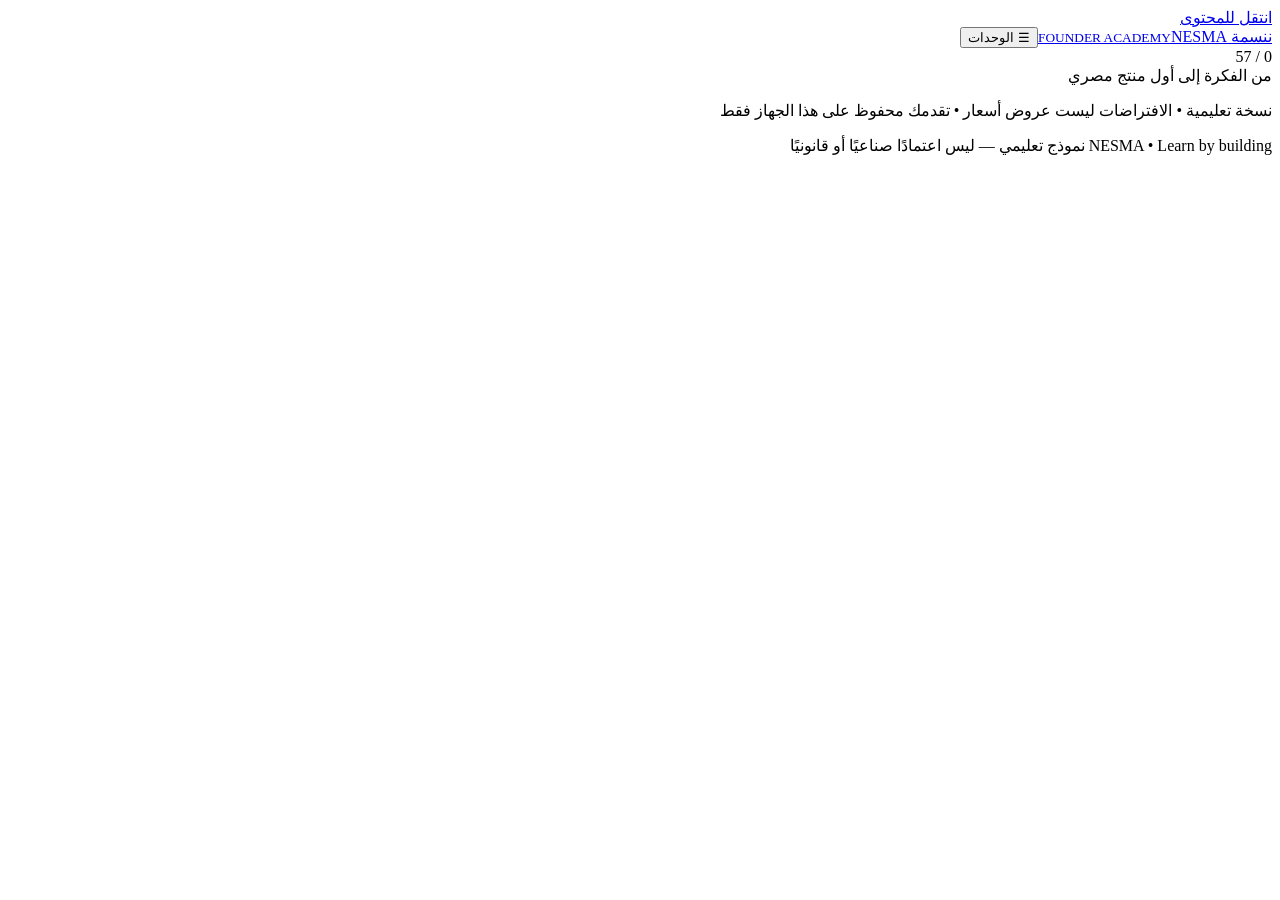
==== index.html @ 3e6c0204 "Initialize Arabic NESMA founder academy" ====
<!doctype html>
<html lang="ar" dir="rtl"><head><meta charset="utf-8"><meta name="viewport" content="width=device-width,initial-scale=1"><meta name="theme-color" content="#132a39"><title>نسمة | Founder Academy</title><link rel="stylesheet" href="./style.css"><script defer src="./lessons.js"></script><script defer src="./app.js"></script></head>
<body><a href="#main" class="skip">انتقل للمحتوى</a><header><a class="brand" href="#home"><span class="logo">ن</span><span>نسمة <bdi>NESMA</bdi><small>FOUNDER ACADEMY</small></span></a><button id="menu" aria-expanded="false" aria-controls="nav" class="mobile">☰ الوحدات</button><div class="progress"><span id="progress-text">0 / 57</span><div><i id="progress-bar"></i></div></div></header><div class="layout"><aside id="nav" aria-label="الوحدات"><div class="side-intro">من الفكرة إلى أول منتج مصري</div><div id="navigation"></div><p class="side-note">نسخة تعليمية • الافتراضات ليست عروض أسعار • تقدمك محفوظ على هذا الجهاز فقط</p></aside><main id="main" tabindex="-1"></main></div><footer>NESMA • Learn by building <span>نموذج تعليمي — ليس اعتمادًا صناعيًا أو قانونيًا</span></footer><noscript>يرجى تفعيل JavaScript لعرض الدروس والحاسبات.</noscript></body></html>
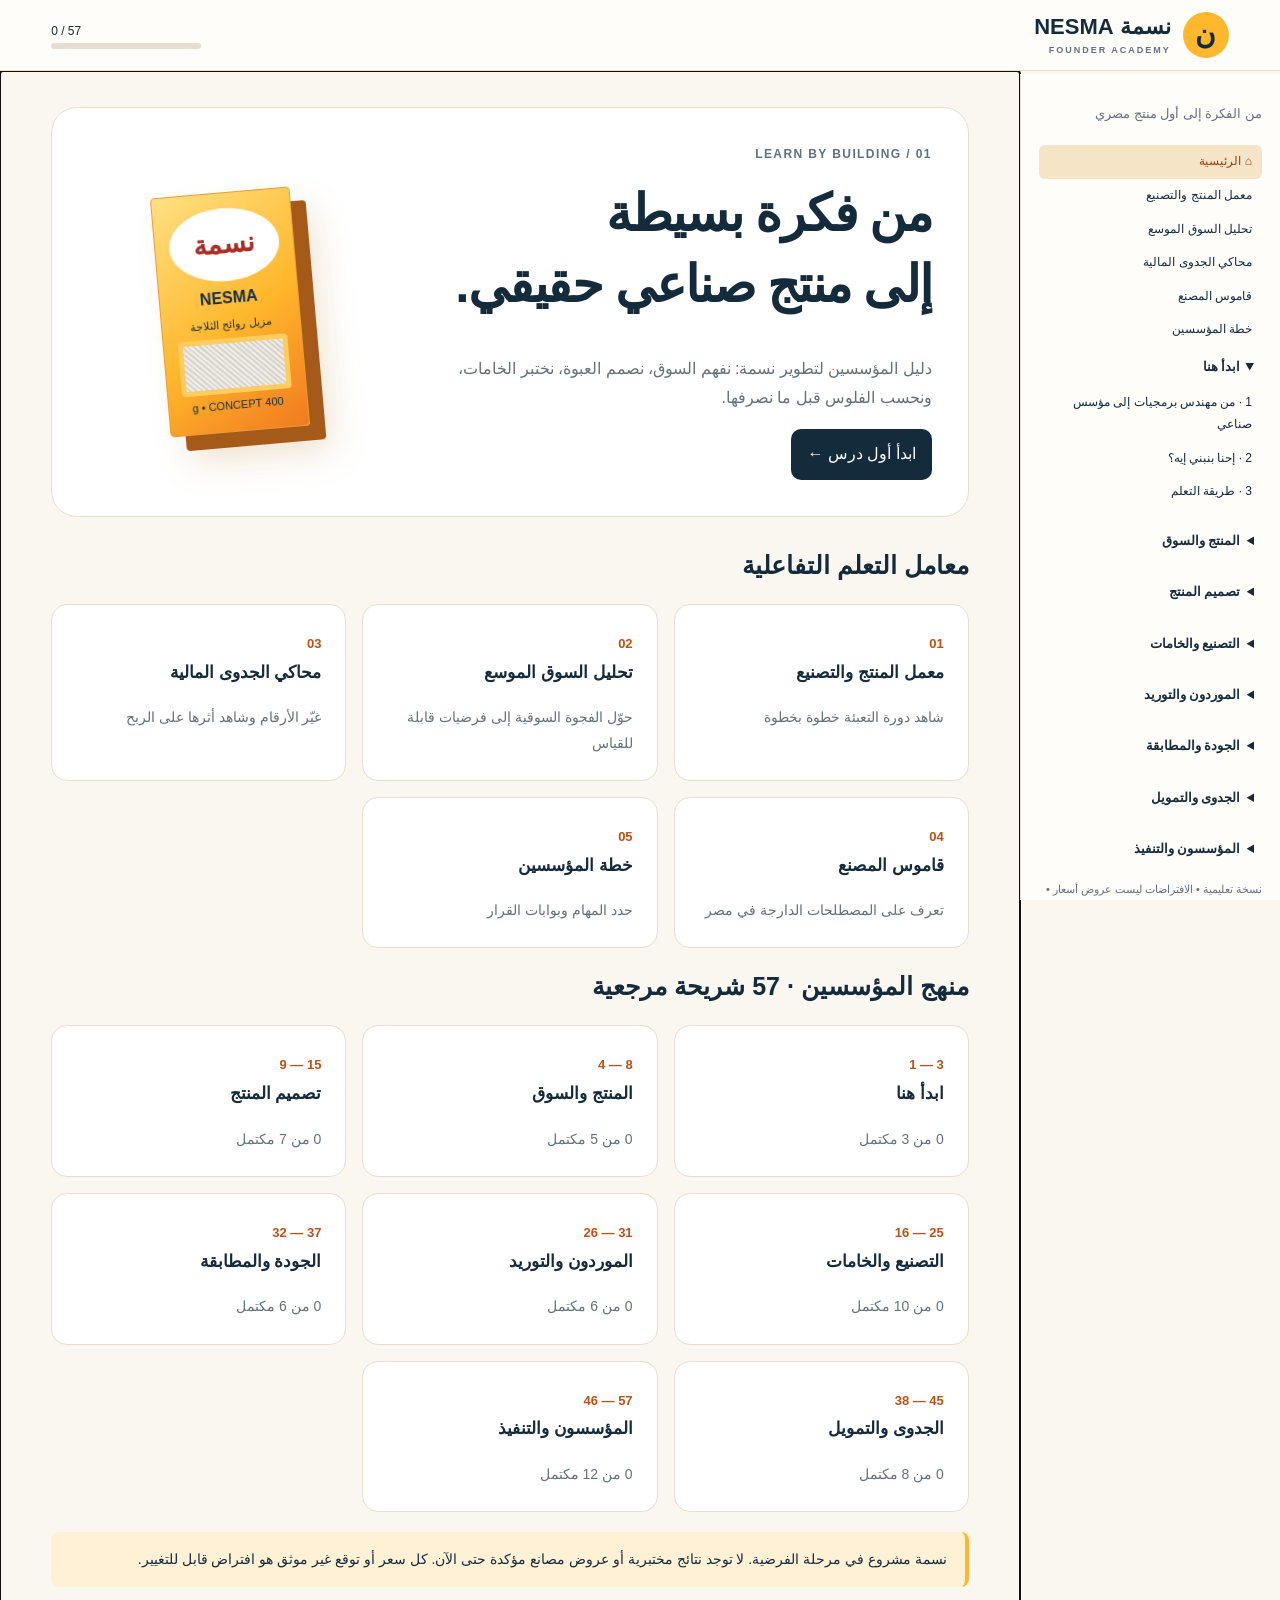
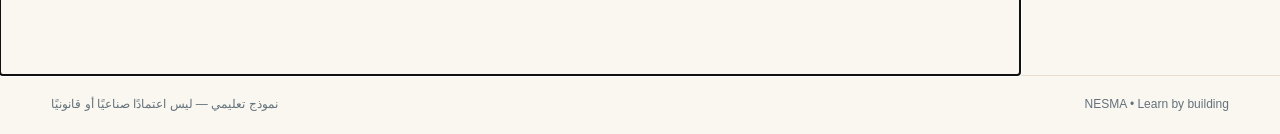
==== commit d4257906: "Load visual masterclass modules" ====
--- a/index.html
+++ b/index.html
@@ -1,3 +1,3 @@
 <!doctype html>
-<html lang="ar" dir="rtl"><head><meta charset="utf-8"><meta name="viewport" content="width=device-width,initial-scale=1"><meta name="theme-color" content="#132a39"><title>نسمة | Founder Academy</title><link rel="stylesheet" href="./style.css"><script defer src="./lessons.js"></script><script defer src="./app.js"></script></head>
+<html lang="ar" dir="rtl"><head><meta charset="utf-8"><meta name="viewport" content="width=device-width,initial-scale=1"><meta name="theme-color" content="#132a39"><title>نسمة | Founder Academy</title><link rel="stylesheet" href="./style.css"><script defer src="./lessons.js"></script><script defer src="./curriculum.js"></script><script defer src="./academy.js"></script><script defer src="./app.js"></script></head>
 <body><a href="#main" class="skip">انتقل للمحتوى</a><header><a class="brand" href="#home"><span class="logo">ن</span><span>نسمة <bdi>NESMA</bdi><small>FOUNDER ACADEMY</small></span></a><button id="menu" aria-expanded="false" aria-controls="nav" class="mobile">☰ الوحدات</button><div class="progress"><span id="progress-text">0 / 57</span><div><i id="progress-bar"></i></div></div></header><div class="layout"><aside id="nav" aria-label="الوحدات"><div class="side-intro">من الفكرة إلى أول منتج مصري</div><div id="navigation"></div><p class="side-note">نسخة تعليمية • الافتراضات ليست عروض أسعار • تقدمك محفوظ على هذا الجهاز فقط</p></aside><main id="main" tabindex="-1"></main></div><footer>NESMA • Learn by building <span>نموذج تعليمي — ليس اعتمادًا صناعيًا أو قانونيًا</span></footer><noscript>يرجى تفعيل JavaScript لعرض الدروس والحاسبات.</noscript></body></html>
--- a/style.css
+++ b/style.css
@@ -0,0 +1,2 @@
+:root{--ink:#142b3c;--muted:#63717b;--orange:#bc5116;--sun:#ffb82e;--paper:#faf7f0;--line:#e6ded0;--white:#fff;--green:#23765d}*{box-sizing:border-box}body{margin:0;background:var(--paper);color:var(--ink);font-family:Tahoma,Arial,sans-serif;line-height:1.8}button,input,select{font:inherit}button,a,input,select{outline-offset:4px}a{color:inherit}button{cursor:pointer;border:0;border-radius:10px;padding:.7rem 1rem;background:var(--ink);color:white}button:hover{filter:brightness(1.12)}button:disabled{opacity:.45;cursor:default}header{position:sticky;top:0;z-index:10;display:flex;justify-content:space-between;align-items:center;background:#fffdf9;border-bottom:1px solid var(--line);padding:12px 4vw;gap:20px}.brand{display:flex;gap:12px;align-items:center;text-decoration:none;font-weight:bold;font-size:22px;line-height:1.2}.brand small{display:block;font-size:9px;letter-spacing:2px;color:var(--muted);margin-top:5px}.logo{display:grid;place-items:center;width:46px;height:46px;border-radius:50%;background:var(--sun);font-size:28px}.progress{width:150px;font-size:12px;direction:ltr}.progress>div{height:6px;background:var(--line);border-radius:5px;overflow:hidden}.progress i{display:block;height:100%;background:var(--green);transition:width .3s}.layout{display:grid;grid-template-columns:260px minmax(0,1fr);max-width:1600px;margin:auto}aside{padding:28px 18px;border-left:1px solid var(--line);background:#fffdf9;position:sticky;top:74px;height:calc(100dvh - 74px);overflow:auto}.side-intro{font-size:13px;color:var(--muted);margin-bottom:20px}.nav-group{margin-bottom:12px}.nav-group summary{cursor:pointer;font-weight:bold;font-size:13px;padding:8px}.nav-group a,.special{display:block;padding:6px 10px;font-size:12px;text-decoration:none;border-radius:6px}.nav-group a:hover,.special:hover,.active{background:#f5e4c6!important;color:#98400d}.done:after{content:' ✓';color:var(--green)}.side-note{font-size:11px;color:var(--muted)}main{min-width:0;padding:36px clamp(16px,4vw,65px) 70px;max-width:1250px;width:100%;margin:auto}h1,h2,h3,p{margin-top:0}h1{font-size:clamp(30px,4vw,54px);line-height:1.4;letter-spacing:-.03em}h2{font-size:25px;line-height:1.45}h3{font-size:17px}.eyebrow{color:var(--orange);font-size:12px;letter-spacing:1.4px;font-weight:bold}.hero{display:grid;grid-template-columns:1.3fr .7fr;align-items:center;gap:32px;padding:36px;background:#fff;border:1px solid var(--line);border-radius:26px;margin-bottom:30px}.hero p{color:var(--muted)}.product{width:140px;height:240px;background:linear-gradient(145deg,#ffe083,#ffb72b 55%,#f17a20);box-shadow:15px 15px 0 #a65a1a,20px 26px 35px #be8b4140;border:1px solid #ec9b32;border-radius:4px;display:flex;flex-direction:column;justify-content:space-around;text-align:center;padding:14px;transform:rotate(-5deg);margin:20px auto;color:#183042;position:relative}.product strong{font-size:27px;background:#fff;border-radius:50%;padding:12px 4px;color:#a82d24}.product .vent{height:55px;background:repeating-linear-gradient(45deg,#eee 0 2px,#d9d3c6 2px 4px);border:5px solid #ffcc5f;border-radius:4px}.product small{font-size:11px}.grid{display:grid;grid-template-columns:repeat(auto-fit,minmax(230px,1fr));gap:16px;margin:20px 0}.card{background:white;border:1px solid var(--line);border-radius:16px;padding:24px;text-decoration:none;display:block;min-width:0}.card p{font-size:14px;color:var(--muted);margin-bottom:0}.card .num{font-size:13px;color:var(--orange);font-weight:bold;direction:ltr;display:inline-block}.card:hover[href]{border-color:#d99d45;transform:translateY(-2px)}.lesson-head{border-bottom:1px solid var(--line);margin-bottom:25px;padding-bottom:18px}.lesson-body{background:#fff;border:1px solid var(--line);border-radius:18px;padding:24px;margin-bottom:20px}.lesson-body p{white-space:pre-line;overflow-wrap:anywhere}.source{font-size:12px;color:var(--muted)}.note{background:#fff1d6;border-right:4px solid var(--sun);padding:15px 18px;border-radius:8px;margin:18px 0;font-size:14px}.actions{display:flex;flex-wrap:wrap;gap:10px;margin-top:24px}.secondary{background:#fff;color:var(--ink);border:1px solid var(--line)}.visual{background:#fff;border:1px solid var(--line);border-radius:18px;padding:20px;margin:20px 0;overflow:hidden}.visual svg{width:100%;height:auto;display:block}.steps{display:flex;flex-wrap:wrap;gap:8px}.steps button[aria-pressed=true]{background:var(--orange)}.stage{min-height:210px;display:grid;place-items:center;background:#f7f3e9;border-radius:12px;margin:14px 0}.stage svg{max-width:500px}.flow-arrow{animation:flow 1.2s ease-in-out infinite}@keyframes flow{0%{opacity:.25;transform:translateX(-8px)}100%{opacity:1;transform:translateX(8px)}}.powder{animation:drop .9s linear infinite}@keyframes drop{from{transform:translateY(-12px);opacity:.25}to{transform:translateY(35px);opacity:1}}.controls{display:grid;grid-template-columns:repeat(auto-fit,minmax(180px,1fr));gap:16px}.field{display:grid;gap:4px;font-size:13px}.field input[type=number],.field input[type=search],input[type=search]{width:100%;padding:10px;border:1px solid var(--line);border-radius:8px;background:white;color:var(--ink);direction:ltr}.field input[type=range]{width:100%;accent-color:var(--orange)}.metric{background:#fff;border:1px solid var(--line);border-radius:12px;padding:18px}.metric strong{display:block;font-size:30px;direction:ltr;text-align:right}.metric small{color:var(--muted)}.bars{display:grid;gap:12px;margin:20px 0}.barrow{display:grid;grid-template-columns:135px 1fr 80px;gap:10px;align-items:center;font-size:13px}.track{height:14px;background:#efe9de;border-radius:8px;overflow:hidden}.track i{display:block;height:100%;background:var(--orange);transition:width .3s;border-radius:8px}.tablewrap{overflow:auto}table{border-collapse:collapse;width:100%;font-size:14px;background:white}th,td{padding:12px;text-align:right;border-bottom:1px solid var(--line);vertical-align:top}th{background:#efe8d9}td bdi{font-variant-numeric:tabular-nums}.check{display:flex;gap:10px;align-items:start;padding:10px;border-bottom:1px solid var(--line)}.check input{accent-color:var(--green);margin-top:8px}.quiz button{display:block;width:100%;text-align:right;background:#fff;border:1px solid var(--line);color:var(--ink);margin:8px 0}.quiz button.correct{border-color:var(--green);background:#e3f3eb}.quiz button.wrong{border-color:#c65f4d;background:#fff0ed}.mobile{display:none}.skip{position:absolute;top:-100px}.skip:focus{top:10px;z-index:20;background:white;padding:10px}footer{border-top:1px solid var(--line);padding:18px 4vw;font-size:12px;color:var(--muted);display:flex;justify-content:space-between;gap:10px}.photo{width:100%;max-height:340px;object-fit:cover;border-radius:16px}.timeline{border-right:3px solid var(--sun);padding-right:20px;margin:20px 0}.timeline article{margin-bottom:20px}.timeline h3{color:var(--orange)}@media(max-width:800px){.layout{display:block}aside{display:none;position:fixed;top:75px;right:0;width:min(85vw,320px);z-index:9;box-shadow:-10px 0 40px #0002}aside.open{display:block}.mobile{display:block;font-size:12px;padding:6px 10px}.progress{width:80px}header{gap:8px;padding:10px 12px}.brand{font-size:17px}.brand small{font-size:8px}.hero{grid-template-columns:1fr;padding:24px}.product{height:200px;width:120px}main{padding-top:20px}.barrow{grid-template-columns:100px 1fr 60px}.grid{grid-template-columns:1fr}footer{display:block}}@media(prefers-reduced-motion:reduce){*,*:before,*:after{animation:none!important;transition:none!important;scroll-behavior:auto!important}}@media print{header,aside,.actions,button,footer{display:none}.layout{display:block}main{padding:0}.card,.visual,.lesson-body{break-inside:avoid}}
+.academy-intro{display:grid;grid-template-columns:1.15fr .85fr;gap:30px;align-items:center;padding:30px;background:#fff;border:1px solid var(--line);border-radius:22px;margin:24px 0}.academy-intro svg,.academy-card svg{width:100%;height:auto;display:block}.academy-grid,.term-grid{display:grid;grid-template-columns:repeat(auto-fit,minmax(245px,1fr));gap:18px;margin:22px 0}.academy-card{display:block;text-decoration:none;background:#fff;border:1px solid var(--line);border-radius:18px;overflow:hidden;transition:transform .2s,border-color .2s}.academy-card:hover{transform:translateY(-4px);border-color:#d99d45}.academy-card>div{padding:22px}.academy-card h2{margin:8px 0}.academy-card p,.academy-card span{font-size:14px}.term-card{background:#fff;border:1px solid var(--line);border-radius:16px;padding:22px;overflow-wrap:anywhere}.term-card h3{margin:8px 0;font-size:20px}.term-card>p{font-size:15px}.term-example{background:#f8f2e6;border-radius:10px;padding:12px;margin:16px 0 8px}.term-example b{font-size:12px;color:var(--orange)}.term-example p{margin:4px 0;font-size:14px}.field select{padding:10px;border:1px solid var(--line);border-radius:8px;background:white;color:var(--ink)}@media(max-width:800px){.academy-intro{grid-template-columns:1fr;padding:20px}.academy-grid,.term-grid{grid-template-columns:1fr}}
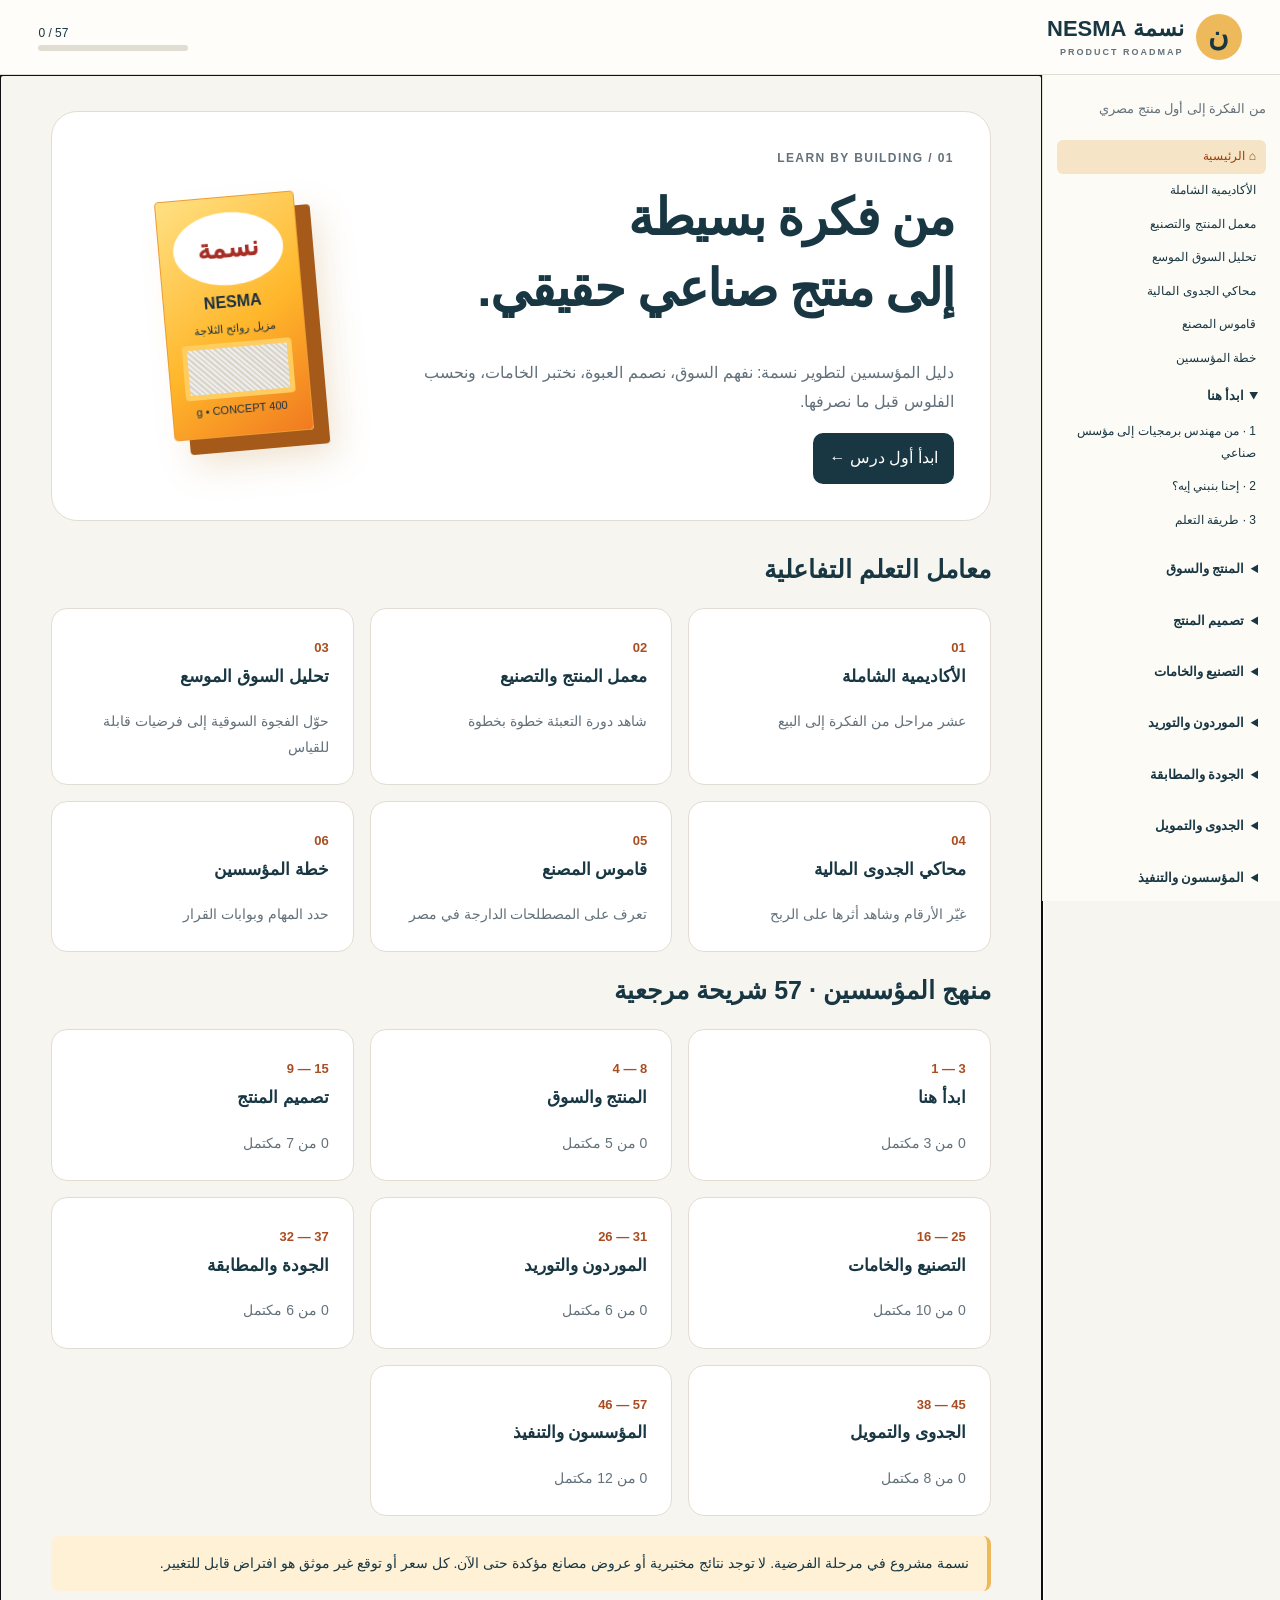
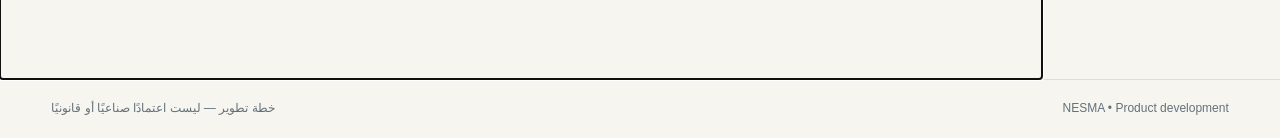
==== commit e809f7fc: "Rename product workspace and load journey assets" ====
--- a/index.html
+++ b/index.html
@@ -1,3 +1,3 @@
 <!doctype html>
-<html lang="ar" dir="rtl"><head><meta charset="utf-8"><meta name="viewport" content="width=device-width,initial-scale=1"><meta name="theme-color" content="#132a39"><title>نسمة | Founder Academy</title><link rel="stylesheet" href="./style.css"><script defer src="./lessons.js"></script><script defer src="./curriculum.js"></script><script defer src="./academy.js"></script><script defer src="./app.js"></script></head>
-<body><a href="#main" class="skip">انتقل للمحتوى</a><header><a class="brand" href="#home"><span class="logo">ن</span><span>نسمة <bdi>NESMA</bdi><small>FOUNDER ACADEMY</small></span></a><button id="menu" aria-expanded="false" aria-controls="nav" class="mobile">☰ الوحدات</button><div class="progress"><span id="progress-text">0 / 57</span><div><i id="progress-bar"></i></div></div></header><div class="layout"><aside id="nav" aria-label="الوحدات"><div class="side-intro">من الفكرة إلى أول منتج مصري</div><div id="navigation"></div><p class="side-note">نسخة تعليمية • الافتراضات ليست عروض أسعار • تقدمك محفوظ على هذا الجهاز فقط</p></aside><main id="main" tabindex="-1"></main></div><footer>NESMA • Learn by building <span>نموذج تعليمي — ليس اعتمادًا صناعيًا أو قانونيًا</span></footer><noscript>يرجى تفعيل JavaScript لعرض الدروس والحاسبات.</noscript></body></html>+<html lang="ar" dir="rtl"><head><meta charset="utf-8"><meta name="viewport" content="width=device-width,initial-scale=1"><meta name="theme-color" content="#132a39"><title>نسمة | خريطة بناء المنتج</title><link rel="stylesheet" href="./style.css"><script defer src="./lessons.js"></script><script defer src="./curriculum.js"></script><script defer src="./academy.js"></script><script defer src="./journey-data.js"></script><script defer src="./journey.js"></script><script defer src="./app.js"></script></head>
+<body><a href="#main" class="skip">انتقل للمحتوى</a><header><a class="brand" href="#home"><span class="logo">ن</span><span>نسمة <bdi>NESMA</bdi><small>PRODUCT ROADMAP</small></span></a><button id="menu" aria-expanded="false" aria-controls="nav" class="mobile">☰ الخريطة</button><div class="progress"><span id="progress-text">0 / 48</span><div><i id="progress-bar"></i></div></div></header><div class="layout"><aside id="nav" aria-label="مراحل المشروع"><div class="side-intro">من الفكرة إلى أول منتج مصري</div><div id="navigation"></div><p class="side-note">خطة عمل مبدئية • الأرقام تقديرية • حالة المهام محفوظة على جهازك فقط</p></aside><main id="main" tabindex="-1"></main></div><footer>NESMA • Product development <span>خطة تطوير — ليست اعتمادًا صناعيًا أو قانونيًا</span></footer><noscript>يرجى تفعيل JavaScript لعرض الدروس والحاسبات.</noscript></body></html>
--- a/style.css
+++ b/style.css
@@ -1,2 +1,4 @@
 :root{--ink:#142b3c;--muted:#63717b;--orange:#bc5116;--sun:#ffb82e;--paper:#faf7f0;--line:#e6ded0;--white:#fff;--green:#23765d}*{box-sizing:border-box}body{margin:0;background:var(--paper);color:var(--ink);font-family:Tahoma,Arial,sans-serif;line-height:1.8}button,input,select{font:inherit}button,a,input,select{outline-offset:4px}a{color:inherit}button{cursor:pointer;border:0;border-radius:10px;padding:.7rem 1rem;background:var(--ink);color:white}button:hover{filter:brightness(1.12)}button:disabled{opacity:.45;cursor:default}header{position:sticky;top:0;z-index:10;display:flex;justify-content:space-between;align-items:center;background:#fffdf9;border-bottom:1px solid var(--line);padding:12px 4vw;gap:20px}.brand{display:flex;gap:12px;align-items:center;text-decoration:none;font-weight:bold;font-size:22px;line-height:1.2}.brand small{display:block;font-size:9px;letter-spacing:2px;color:var(--muted);margin-top:5px}.logo{display:grid;place-items:center;width:46px;height:46px;border-radius:50%;background:var(--sun);font-size:28px}.progress{width:150px;font-size:12px;direction:ltr}.progress>div{height:6px;background:var(--line);border-radius:5px;overflow:hidden}.progress i{display:block;height:100%;background:var(--green);transition:width .3s}.layout{display:grid;grid-template-columns:260px minmax(0,1fr);max-width:1600px;margin:auto}aside{padding:28px 18px;border-left:1px solid var(--line);background:#fffdf9;position:sticky;top:74px;height:calc(100dvh - 74px);overflow:auto}.side-intro{font-size:13px;color:var(--muted);margin-bottom:20px}.nav-group{margin-bottom:12px}.nav-group summary{cursor:pointer;font-weight:bold;font-size:13px;padding:8px}.nav-group a,.special{display:block;padding:6px 10px;font-size:12px;text-decoration:none;border-radius:6px}.nav-group a:hover,.special:hover,.active{background:#f5e4c6!important;color:#98400d}.done:after{content:' ✓';color:var(--green)}.side-note{font-size:11px;color:var(--muted)}main{min-width:0;padding:36px clamp(16px,4vw,65px) 70px;max-width:1250px;width:100%;margin:auto}h1,h2,h3,p{margin-top:0}h1{font-size:clamp(30px,4vw,54px);line-height:1.4;letter-spacing:-.03em}h2{font-size:25px;line-height:1.45}h3{font-size:17px}.eyebrow{color:var(--orange);font-size:12px;letter-spacing:1.4px;font-weight:bold}.hero{display:grid;grid-template-columns:1.3fr .7fr;align-items:center;gap:32px;padding:36px;background:#fff;border:1px solid var(--line);border-radius:26px;margin-bottom:30px}.hero p{color:var(--muted)}.product{width:140px;height:240px;background:linear-gradient(145deg,#ffe083,#ffb72b 55%,#f17a20);box-shadow:15px 15px 0 #a65a1a,20px 26px 35px #be8b4140;border:1px solid #ec9b32;border-radius:4px;display:flex;flex-direction:column;justify-content:space-around;text-align:center;padding:14px;transform:rotate(-5deg);margin:20px auto;color:#183042;position:relative}.product strong{font-size:27px;background:#fff;border-radius:50%;padding:12px 4px;color:#a82d24}.product .vent{height:55px;background:repeating-linear-gradient(45deg,#eee 0 2px,#d9d3c6 2px 4px);border:5px solid #ffcc5f;border-radius:4px}.product small{font-size:11px}.grid{display:grid;grid-template-columns:repeat(auto-fit,minmax(230px,1fr));gap:16px;margin:20px 0}.card{background:white;border:1px solid var(--line);border-radius:16px;padding:24px;text-decoration:none;display:block;min-width:0}.card p{font-size:14px;color:var(--muted);margin-bottom:0}.card .num{font-size:13px;color:var(--orange);font-weight:bold;direction:ltr;display:inline-block}.card:hover[href]{border-color:#d99d45;transform:translateY(-2px)}.lesson-head{border-bottom:1px solid var(--line);margin-bottom:25px;padding-bottom:18px}.lesson-body{background:#fff;border:1px solid var(--line);border-radius:18px;padding:24px;margin-bottom:20px}.lesson-body p{white-space:pre-line;overflow-wrap:anywhere}.source{font-size:12px;color:var(--muted)}.note{background:#fff1d6;border-right:4px solid var(--sun);padding:15px 18px;border-radius:8px;margin:18px 0;font-size:14px}.actions{display:flex;flex-wrap:wrap;gap:10px;margin-top:24px}.secondary{background:#fff;color:var(--ink);border:1px solid var(--line)}.visual{background:#fff;border:1px solid var(--line);border-radius:18px;padding:20px;margin:20px 0;overflow:hidden}.visual svg{width:100%;height:auto;display:block}.steps{display:flex;flex-wrap:wrap;gap:8px}.steps button[aria-pressed=true]{background:var(--orange)}.stage{min-height:210px;display:grid;place-items:center;background:#f7f3e9;border-radius:12px;margin:14px 0}.stage svg{max-width:500px}.flow-arrow{animation:flow 1.2s ease-in-out infinite}@keyframes flow{0%{opacity:.25;transform:translateX(-8px)}100%{opacity:1;transform:translateX(8px)}}.powder{animation:drop .9s linear infinite}@keyframes drop{from{transform:translateY(-12px);opacity:.25}to{transform:translateY(35px);opacity:1}}.controls{display:grid;grid-template-columns:repeat(auto-fit,minmax(180px,1fr));gap:16px}.field{display:grid;gap:4px;font-size:13px}.field input[type=number],.field input[type=search],input[type=search]{width:100%;padding:10px;border:1px solid var(--line);border-radius:8px;background:white;color:var(--ink);direction:ltr}.field input[type=range]{width:100%;accent-color:var(--orange)}.metric{background:#fff;border:1px solid var(--line);border-radius:12px;padding:18px}.metric strong{display:block;font-size:30px;direction:ltr;text-align:right}.metric small{color:var(--muted)}.bars{display:grid;gap:12px;margin:20px 0}.barrow{display:grid;grid-template-columns:135px 1fr 80px;gap:10px;align-items:center;font-size:13px}.track{height:14px;background:#efe9de;border-radius:8px;overflow:hidden}.track i{display:block;height:100%;background:var(--orange);transition:width .3s;border-radius:8px}.tablewrap{overflow:auto}table{border-collapse:collapse;width:100%;font-size:14px;background:white}th,td{padding:12px;text-align:right;border-bottom:1px solid var(--line);vertical-align:top}th{background:#efe8d9}td bdi{font-variant-numeric:tabular-nums}.check{display:flex;gap:10px;align-items:start;padding:10px;border-bottom:1px solid var(--line)}.check input{accent-color:var(--green);margin-top:8px}.quiz button{display:block;width:100%;text-align:right;background:#fff;border:1px solid var(--line);color:var(--ink);margin:8px 0}.quiz button.correct{border-color:var(--green);background:#e3f3eb}.quiz button.wrong{border-color:#c65f4d;background:#fff0ed}.mobile{display:none}.skip{position:absolute;top:-100px}.skip:focus{top:10px;z-index:20;background:white;padding:10px}footer{border-top:1px solid var(--line);padding:18px 4vw;font-size:12px;color:var(--muted);display:flex;justify-content:space-between;gap:10px}.photo{width:100%;max-height:340px;object-fit:cover;border-radius:16px}.timeline{border-right:3px solid var(--sun);padding-right:20px;margin:20px 0}.timeline article{margin-bottom:20px}.timeline h3{color:var(--orange)}@media(max-width:800px){.layout{display:block}aside{display:none;position:fixed;top:75px;right:0;width:min(85vw,320px);z-index:9;box-shadow:-10px 0 40px #0002}aside.open{display:block}.mobile{display:block;font-size:12px;padding:6px 10px}.progress{width:80px}header{gap:8px;padding:10px 12px}.brand{font-size:17px}.brand small{font-size:8px}.hero{grid-template-columns:1fr;padding:24px}.product{height:200px;width:120px}main{padding-top:20px}.barrow{grid-template-columns:100px 1fr 60px}.grid{grid-template-columns:1fr}footer{display:block}}@media(prefers-reduced-motion:reduce){*,*:before,*:after{animation:none!important;transition:none!important;scroll-behavior:auto!important}}@media print{header,aside,.actions,button,footer{display:none}.layout{display:block}main{padding:0}.card,.visual,.lesson-body{break-inside:avoid}}
-.academy-intro{display:grid;grid-template-columns:1.15fr .85fr;gap:30px;align-items:center;padding:30px;background:#fff;border:1px solid var(--line);border-radius:22px;margin:24px 0}.academy-intro svg,.academy-card svg{width:100%;height:auto;display:block}.academy-grid,.term-grid{display:grid;grid-template-columns:repeat(auto-fit,minmax(245px,1fr));gap:18px;margin:22px 0}.academy-card{display:block;text-decoration:none;background:#fff;border:1px solid var(--line);border-radius:18px;overflow:hidden;transition:transform .2s,border-color .2s}.academy-card:hover{transform:translateY(-4px);border-color:#d99d45}.academy-card>div{padding:22px}.academy-card h2{margin:8px 0}.academy-card p,.academy-card span{font-size:14px}.term-card{background:#fff;border:1px solid var(--line);border-radius:16px;padding:22px;overflow-wrap:anywhere}.term-card h3{margin:8px 0;font-size:20px}.term-card>p{font-size:15px}.term-example{background:#f8f2e6;border-radius:10px;padding:12px;margin:16px 0 8px}.term-example b{font-size:12px;color:var(--orange)}.term-example p{margin:4px 0;font-size:14px}.field select{padding:10px;border:1px solid var(--line);border-radius:8px;background:white;color:var(--ink)}@media(max-width:800px){.academy-intro{grid-template-columns:1fr;padding:20px}.academy-grid,.term-grid{grid-template-columns:1fr}}+.academy-intro{display:grid;grid-template-columns:1.15fr .85fr;gap:30px;align-items:center;padding:30px;background:#fff;border:1px solid var(--line);border-radius:22px;margin:24px 0}.academy-intro svg,.academy-card svg{width:100%;height:auto;display:block}.academy-grid,.term-grid{display:grid;grid-template-columns:repeat(auto-fit,minmax(245px,1fr));gap:18px;margin:22px 0}.academy-card{display:block;text-decoration:none;background:#fff;border:1px solid var(--line);border-radius:18px;overflow:hidden;transition:transform .2s,border-color .2s}.academy-card:hover{transform:translateY(-4px);border-color:#d99d45}.academy-card>div{padding:22px}.academy-card h2{margin:8px 0}.academy-card p,.academy-card span{font-size:14px}.term-card{background:#fff;border:1px solid var(--line);border-radius:16px;padding:22px;overflow-wrap:anywhere}.term-card h3{margin:8px 0;font-size:20px}.term-card>p{font-size:15px}.term-example{background:#f8f2e6;border-radius:10px;padding:12px;margin:16px 0 8px}.term-example b{font-size:12px;color:var(--orange)}.term-example p{margin:4px 0;font-size:14px}.field select{padding:10px;border:1px solid var(--line);border-radius:8px;background:white;color:var(--ink)}@media(max-width:800px){.academy-intro{grid-template-columns:1fr;padding:20px}.academy-grid,.term-grid{grid-template-columns:1fr}}
+/* Product execution workspace */
+:root{--paper:#f7f5ef;--ink:#183743;--orange:#a94e22;--sun:#eeb95b;--line:#e2ddd2}body{font-family:Tahoma,Arial,sans-serif}header{padding:14px 3vw}.layout{grid-template-columns:238px minmax(0,1fr)}aside{padding:22px 14px;background:#fdfbf6}.project-nav-link{display:block;padding:9px 11px;border-radius:8px;text-decoration:none;font-size:13px;margin:3px 0}.project-nav-link span{display:inline-block;color:var(--orange);font-size:11px;margin-left:8px}.project-nav-link:hover{background:#eee7d8}.nav-label{font-size:11px;font-weight:bold;color:#737b77;margin:22px 10px 6px}.project-hero{display:grid;grid-template-columns:1.05fr .95fr;align-items:center;gap:28px;padding:clamp(22px,4vw,52px);background:#fffdf7;border:1px solid var(--line);border-radius:26px;overflow:hidden}.project-hero h1{font-size:clamp(34px,4.2vw,60px);line-height:1.4;margin:16px 0}.project-hero p,.project-stage-hero p{color:#596963;font-size:16px;line-height:2}.project-hero figure{margin:0}.project-hero svg{width:100%;height:auto;display:block}.project-hero figcaption{font-size:11px;color:#6e756e;text-align:center}.project-kicker{font-size:12px;color:#50765e;font-weight:bold}.project-kicker i{display:inline-block;width:8px;height:8px;border-radius:50%;background:#50765e;margin-left:5px}.project-primary,.project-outline{display:inline-flex;align-items:center;justify-content:center;text-decoration:none;font-size:14px;font-weight:bold;border-radius:9px;padding:12px 20px;min-height:44px}.project-primary{background:#183743;color:#fff}.project-outline{border:1px solid #c6c8bc;background:#fffdf7;color:#183743}.project-primary:hover,.project-outline:hover{filter:brightness(.96)}.project-metrics{display:grid;grid-template-columns:repeat(4,1fr);border:1px solid var(--line);border-radius:15px;background:#fff;margin:18px 0 40px}.project-metrics>div{padding:20px 14px;border-left:1px solid var(--line)}.project-metrics>div:last-child{border-left:none}.project-metrics strong{display:block;font-size:clamp(16px,1.6vw,24px);line-height:1.5}.project-metrics small{font-size:12px;color:#63716b}.project-section{margin:42px 0}.project-section-heading{display:flex;justify-content:space-between;align-items:start;gap:20px}.project-section-heading h2{font-size:30px;margin:4px 0}.project-section-heading p{font-size:14px;color:#63716b;max-width:650px}.project-count{font-size:12px;white-space:nowrap;color:#68756d;padding-top:20px}.journey-list{position:relative;display:grid;gap:12px}.journey-list:before{content:'';position:absolute;right:23px;top:20px;bottom:20px;width:2px;background:#d9c49b}.journey-row{position:relative;display:grid;grid-template-columns:48px 132px minmax(0,1fr) 85px;align-items:center;gap:16px;padding:18px 10px 18px 18px;background:#fff;border:1px solid var(--line);border-radius:15px;text-decoration:none;transition:transform .18s,border-color .18s}.journey-row:hover{transform:translateY(-2px);border-color:#d1a45f}.journey-number{z-index:1;background:#f2dfbc;border:4px solid #fff;width:40px;height:40px;display:grid;place-items:center;border-radius:50%;font-size:13px;font-weight:bold;direction:ltr}.journey-art svg{display:block;width:100%;height:auto}.journey-copy small{font-size:11px;color:var(--orange);font-weight:bold}.journey-copy h3{font-size:21px;margin:4px 0}.journey-copy p{font-size:13px;line-height:1.9;color:#64706b;margin:5px 0}.output-label{font-size:12px;color:#40745b;font-weight:bold}.journey-status{display:grid;gap:8px;color:#65716b;font-size:11px;text-align:left}.journey-status span:first-child{direction:ltr;font-size:16px;font-weight:bold;color:#183743}.stage-breadcrumb{font-size:13px;color:#63716b;margin:0 0 18px}.project-stage-hero{display:grid;grid-template-columns:1.1fr .9fr;gap:28px;align-items:center;background:#fffdf7;border:1px solid var(--line);border-radius:22px;padding:30px}.project-stage-hero svg{display:block;width:100%;height:auto}.project-stage-hero h1{margin:0 0 14px;font-size:clamp(30px,3vw,46px)}.project-gate{display:grid;grid-template-columns:1fr 1fr;gap:20px;background:#eaf0e9;border:1px solid #d8e2d7;padding:22px;border-radius:14px;margin:20px 0 38px}.project-gate small,.step-meta small{display:block;font-size:11px;color:#5f7568;margin-bottom:5px}.project-gate strong{display:block;font-size:16px}.stage-heading{margin:28px 0 18px}.execution-steps{display:grid;gap:20px}.execution-step{display:grid;grid-template-columns:54px 1fr;gap:16px;align-items:start;background:#fff;padding:24px;border:1px solid var(--line);border-radius:16px}.step-index{direction:ltr;background:#f3e2c4;color:#805125;border-radius:9px;padding:8px;text-align:center;font-size:13px;font-weight:bold}.step-content h3{font-size:22px;margin:0 0 10px}.step-content>p{font-size:15px;line-height:2;margin-bottom:18px}.step-meta{display:grid;grid-template-columns:1fr 1fr;gap:12px;padding:14px;background:#f7f5ef;border-radius:10px}.step-meta strong{font-size:13px;display:block}.context-terms{display:grid;gap:8px;margin:16px 0}.context-terms details{border:1px solid #e5dfd1;border-radius:8px;padding:10px 12px;background:#fffdf8;font-size:13px}.context-terms summary{cursor:pointer;color:#805125;font-weight:bold}.context-terms details p{margin:8px 0 0;font-weight:normal}.term-link{font-size:12px;color:#805125}.project-check{border-top:1px solid var(--line);border-bottom:none;padding-top:16px;font-size:13px}.hero-pack,.hero-sachet{animation:arrive .7s ease-out both}.hero-sachet{animation-delay:.12s}@keyframes arrive{from{opacity:.2;transform:translateY(10px)}to{opacity:1;transform:translateY(0)}}@media(max-width:800px){.layout{display:block}.project-hero,.project-stage-hero{grid-template-columns:1fr;padding:22px}.project-metrics{grid-template-columns:1fr 1fr}.project-metrics>div:nth-child(2){border-left:none}.project-metrics>div:nth-child(-n+2){border-bottom:1px solid var(--line)}.project-section-heading{display:block}.journey-row{grid-template-columns:36px 76px minmax(0,1fr);gap:10px;padding:12px}.journey-number{width:34px;height:34px}.journey-copy h3{font-size:17px}.journey-copy p{font-size:12px}.journey-status{grid-column:3;text-align:right;display:flex;justify-content:space-between}.journey-list:before{right:28px}.project-gate,.step-meta{grid-template-columns:1fr}.execution-step{grid-template-columns:1fr;padding:18px;gap:10px}.step-index{justify-self:start}.step-content h3{font-size:20px}.project-count{display:block;padding:0 0 12px}}
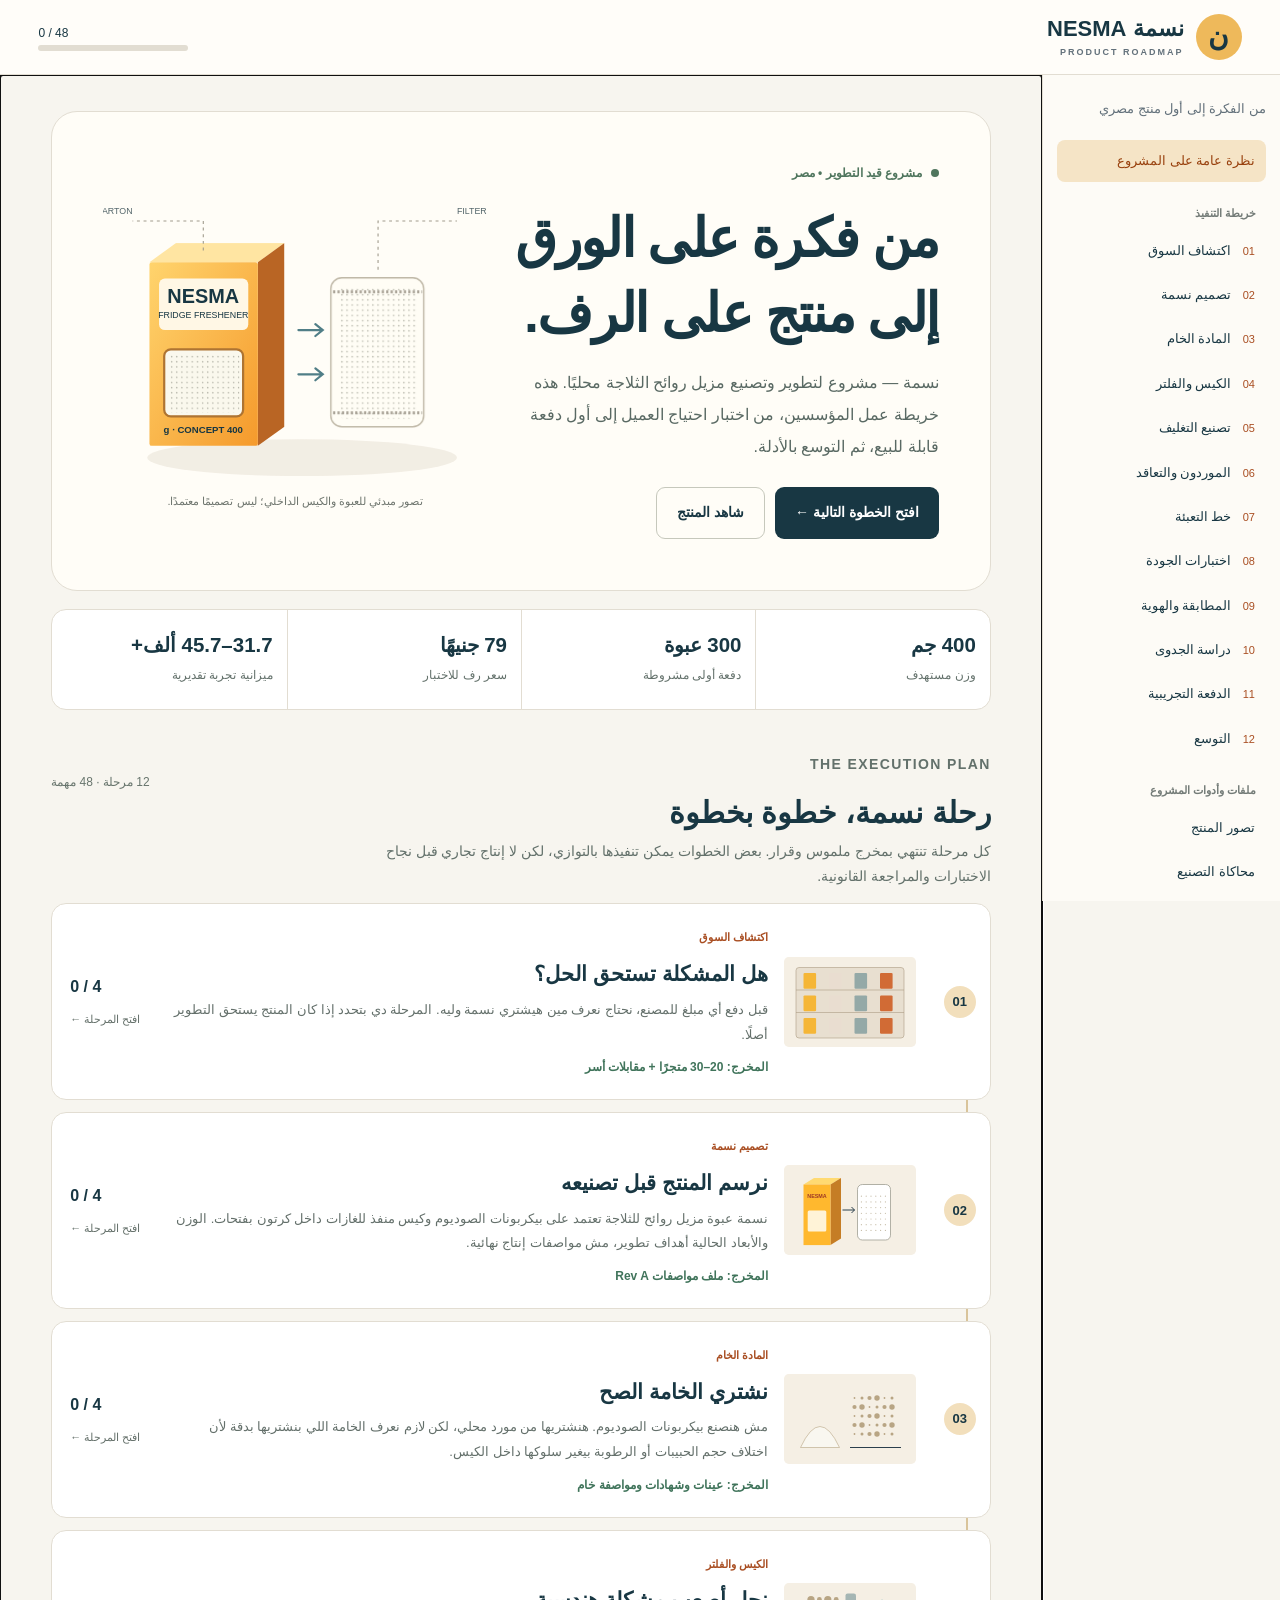
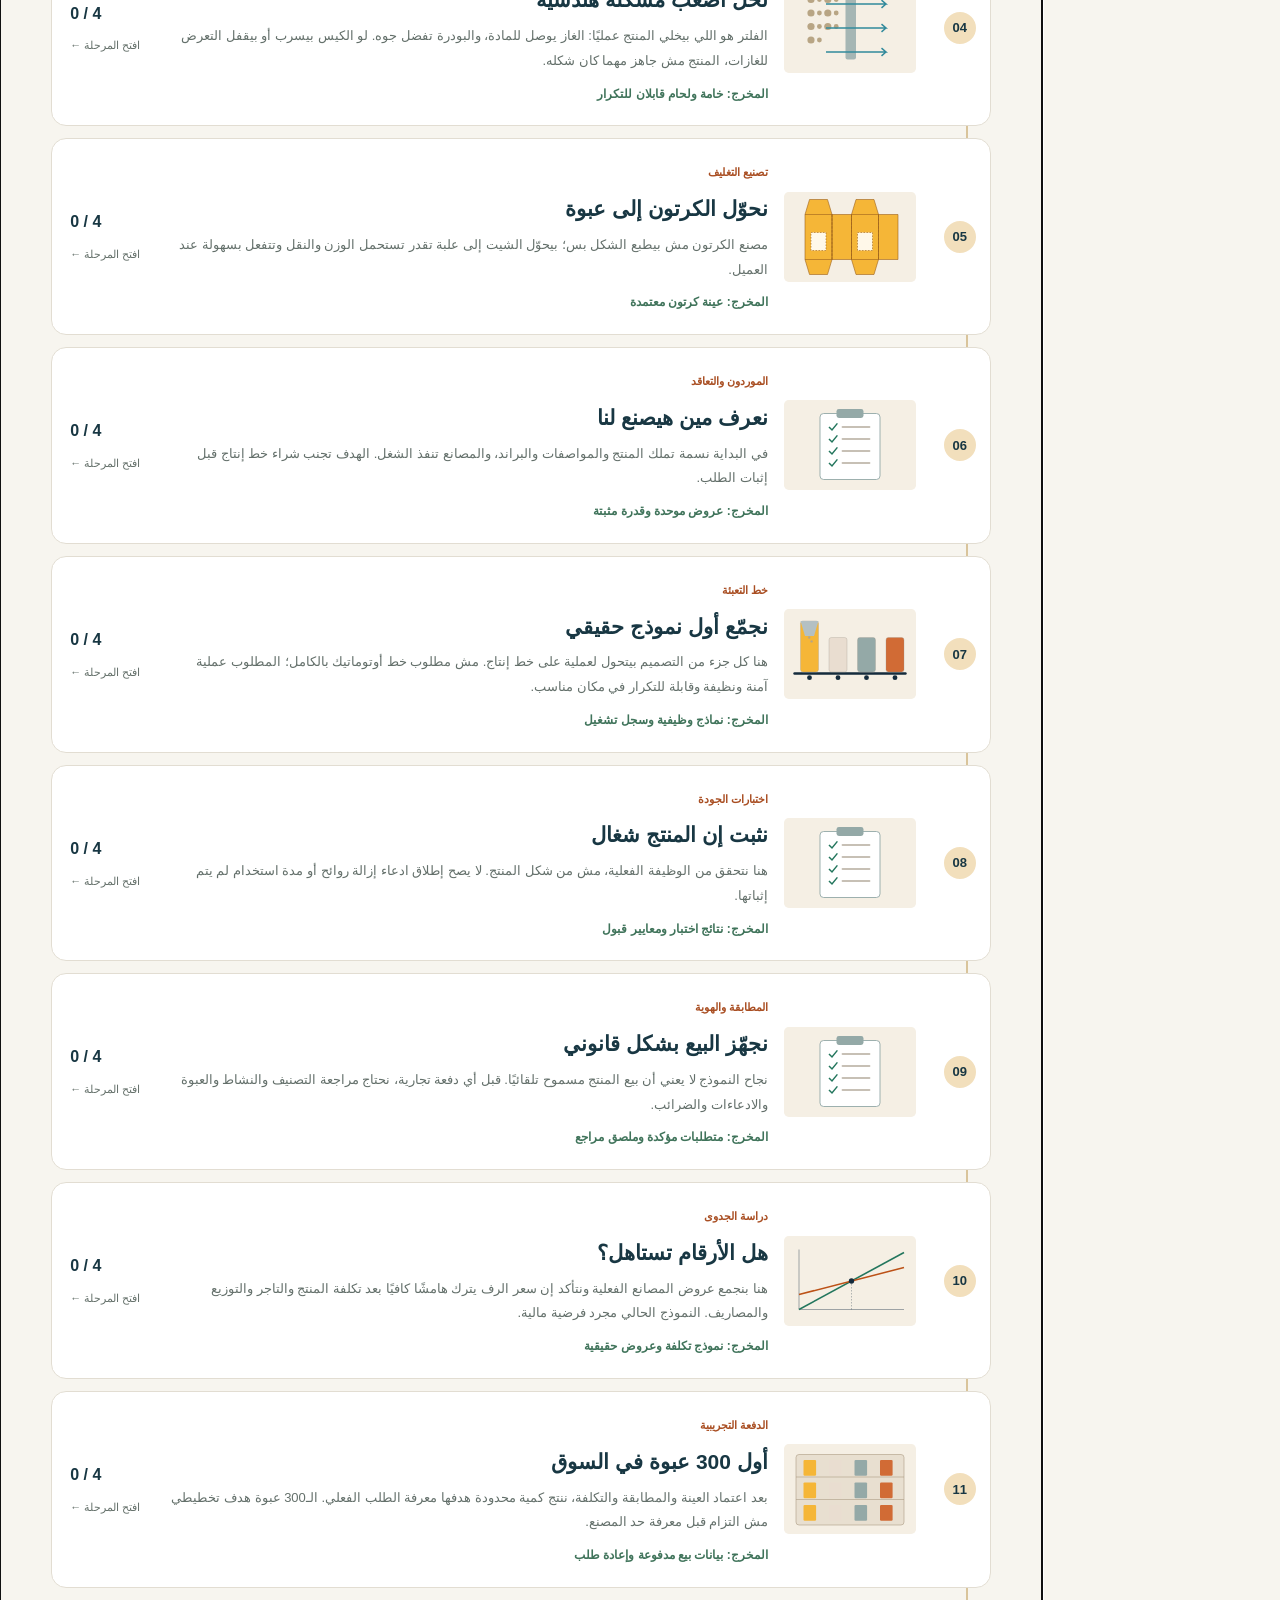
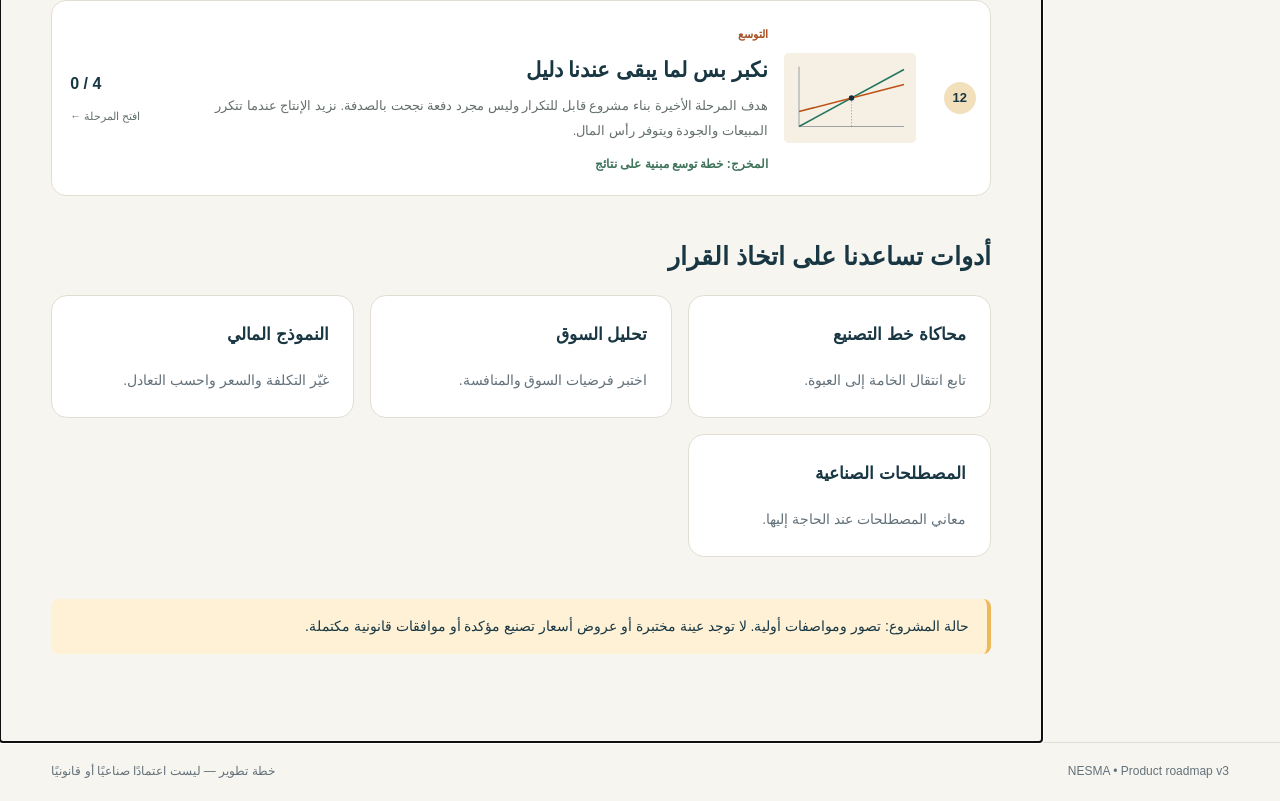
==== commit 25ca4e84: "Bust stale asset caches and identify roadmap release v3" ====
--- a/index.html
+++ b/index.html
@@ -1,3 +1,3 @@
 <!doctype html>
-<html lang="ar" dir="rtl"><head><meta charset="utf-8"><meta name="viewport" content="width=device-width,initial-scale=1"><meta name="theme-color" content="#132a39"><title>نسمة | خريطة بناء المنتج</title><link rel="stylesheet" href="./style.css"><script defer src="./lessons.js"></script><script defer src="./curriculum.js"></script><script defer src="./academy.js"></script><script defer src="./journey-data.js"></script><script defer src="./journey.js"></script><script defer src="./app.js"></script></head>
-<body><a href="#main" class="skip">انتقل للمحتوى</a><header><a class="brand" href="#home"><span class="logo">ن</span><span>نسمة <bdi>NESMA</bdi><small>PRODUCT ROADMAP</small></span></a><button id="menu" aria-expanded="false" aria-controls="nav" class="mobile">☰ الخريطة</button><div class="progress"><span id="progress-text">0 / 48</span><div><i id="progress-bar"></i></div></div></header><div class="layout"><aside id="nav" aria-label="مراحل المشروع"><div class="side-intro">من الفكرة إلى أول منتج مصري</div><div id="navigation"></div><p class="side-note">خطة عمل مبدئية • الأرقام تقديرية • حالة المهام محفوظة على جهازك فقط</p></aside><main id="main" tabindex="-1"></main></div><footer>NESMA • Product development <span>خطة تطوير — ليست اعتمادًا صناعيًا أو قانونيًا</span></footer><noscript>يرجى تفعيل JavaScript لعرض الدروس والحاسبات.</noscript></body></html>+<html lang="ar" dir="rtl"><head><meta charset="utf-8"><meta name="viewport" content="width=device-width,initial-scale=1"><meta name="theme-color" content="#132a39"><title>نسمة | خريطة بناء المنتج</title><link rel="stylesheet" href="./style.css?v=roadmap-3"><script defer src="./lessons.js?v=roadmap-3"></script><script defer src="./curriculum.js?v=roadmap-3"></script><script defer src="./academy.js?v=roadmap-3"></script><script defer src="./journey-data.js?v=roadmap-3"></script><script defer src="./journey.js?v=roadmap-3"></script><script defer src="./app.js?v=roadmap-3"></script></head>
+<body><a href="#main" class="skip">انتقل للمحتوى</a><header><a class="brand" href="#home"><span class="logo">ن</span><span>نسمة <bdi>NESMA</bdi><small>PRODUCT ROADMAP</small></span></a><button id="menu" aria-expanded="false" aria-controls="nav" class="mobile">☰ الخريطة</button><div class="progress"><span id="progress-text">0 / 48</span><div><i id="progress-bar"></i></div></div></header><div class="layout"><aside id="nav" aria-label="مراحل المشروع"><div class="side-intro">من الفكرة إلى أول منتج مصري</div><div id="navigation"></div><p class="side-note">خطة عمل مبدئية • الأرقام تقديرية • حالة المهام محفوظة على جهازك فقط</p></aside><main id="main" tabindex="-1"></main></div><footer>NESMA • Product roadmap v3 <span>خطة تطوير — ليست اعتمادًا صناعيًا أو قانونيًا</span></footer><noscript>يرجى تفعيل JavaScript لعرض خريطة التنفيذ والحاسبات.</noscript></body></html>
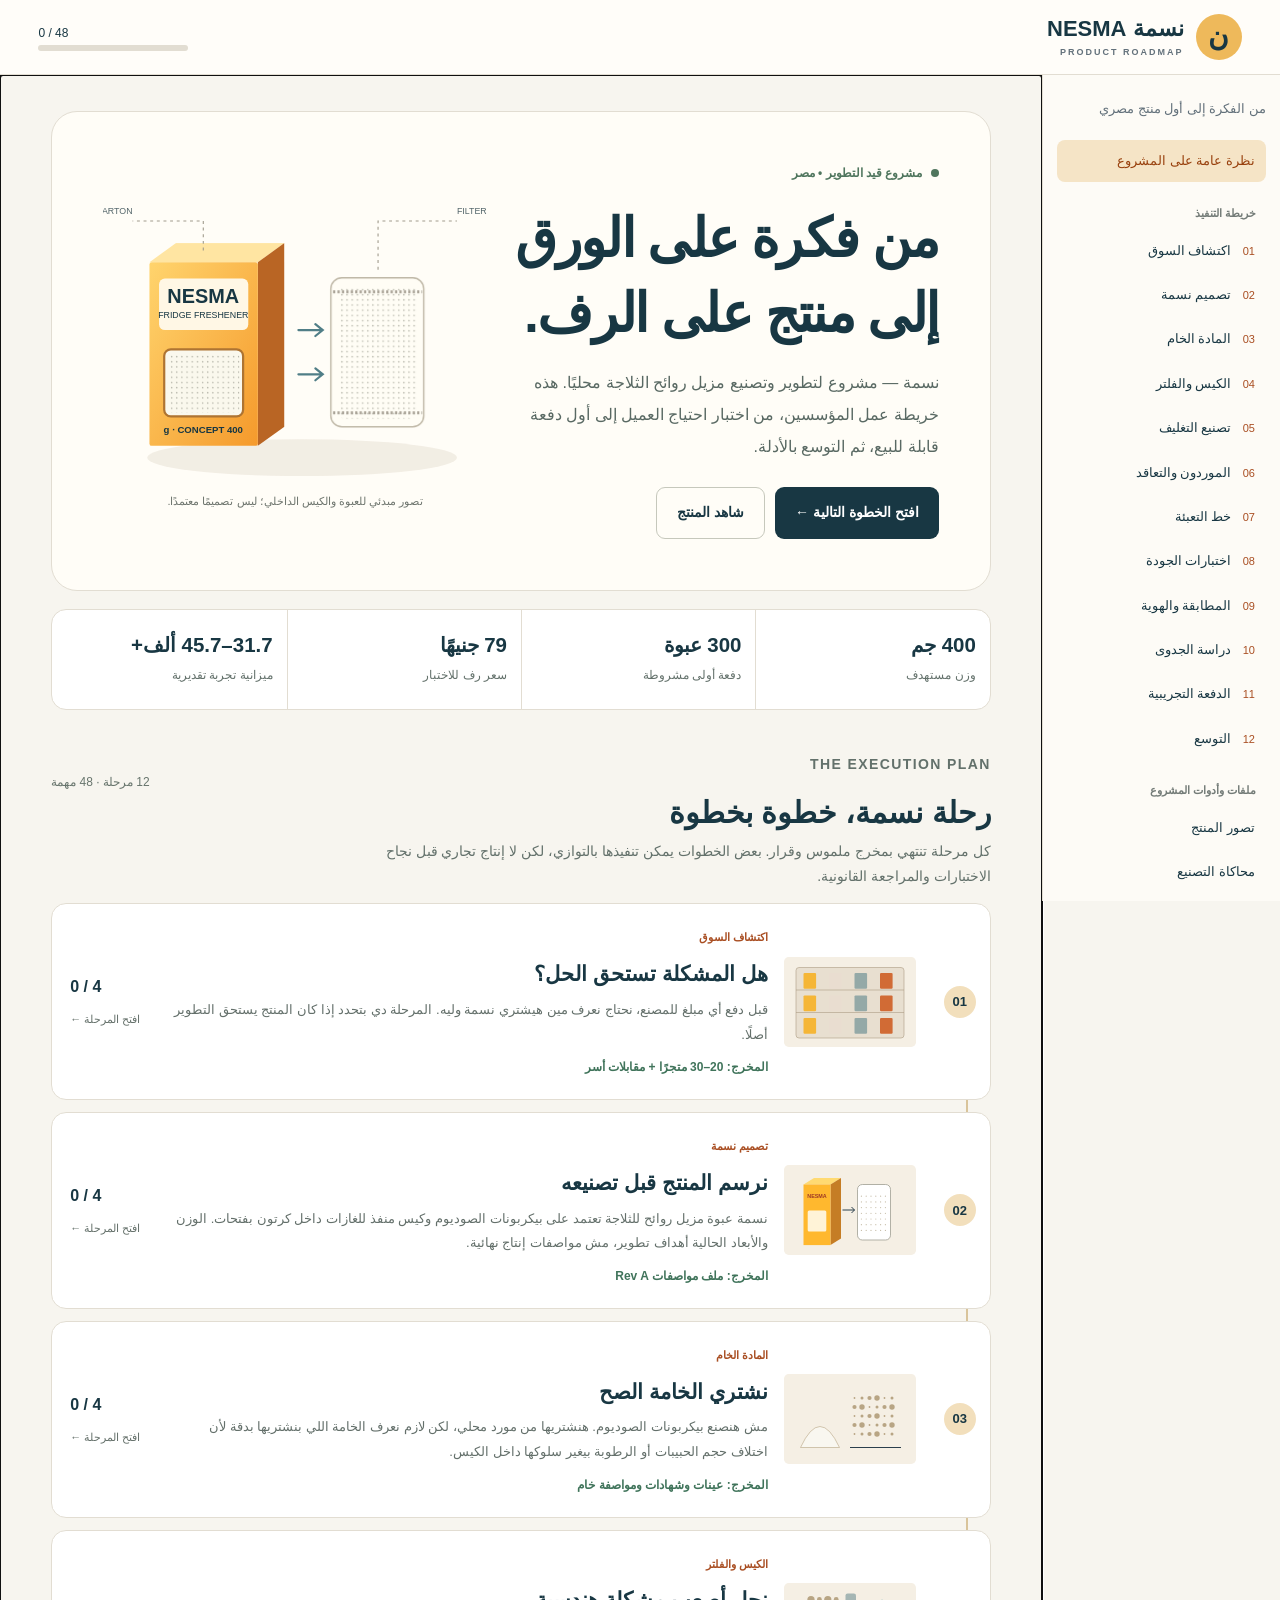
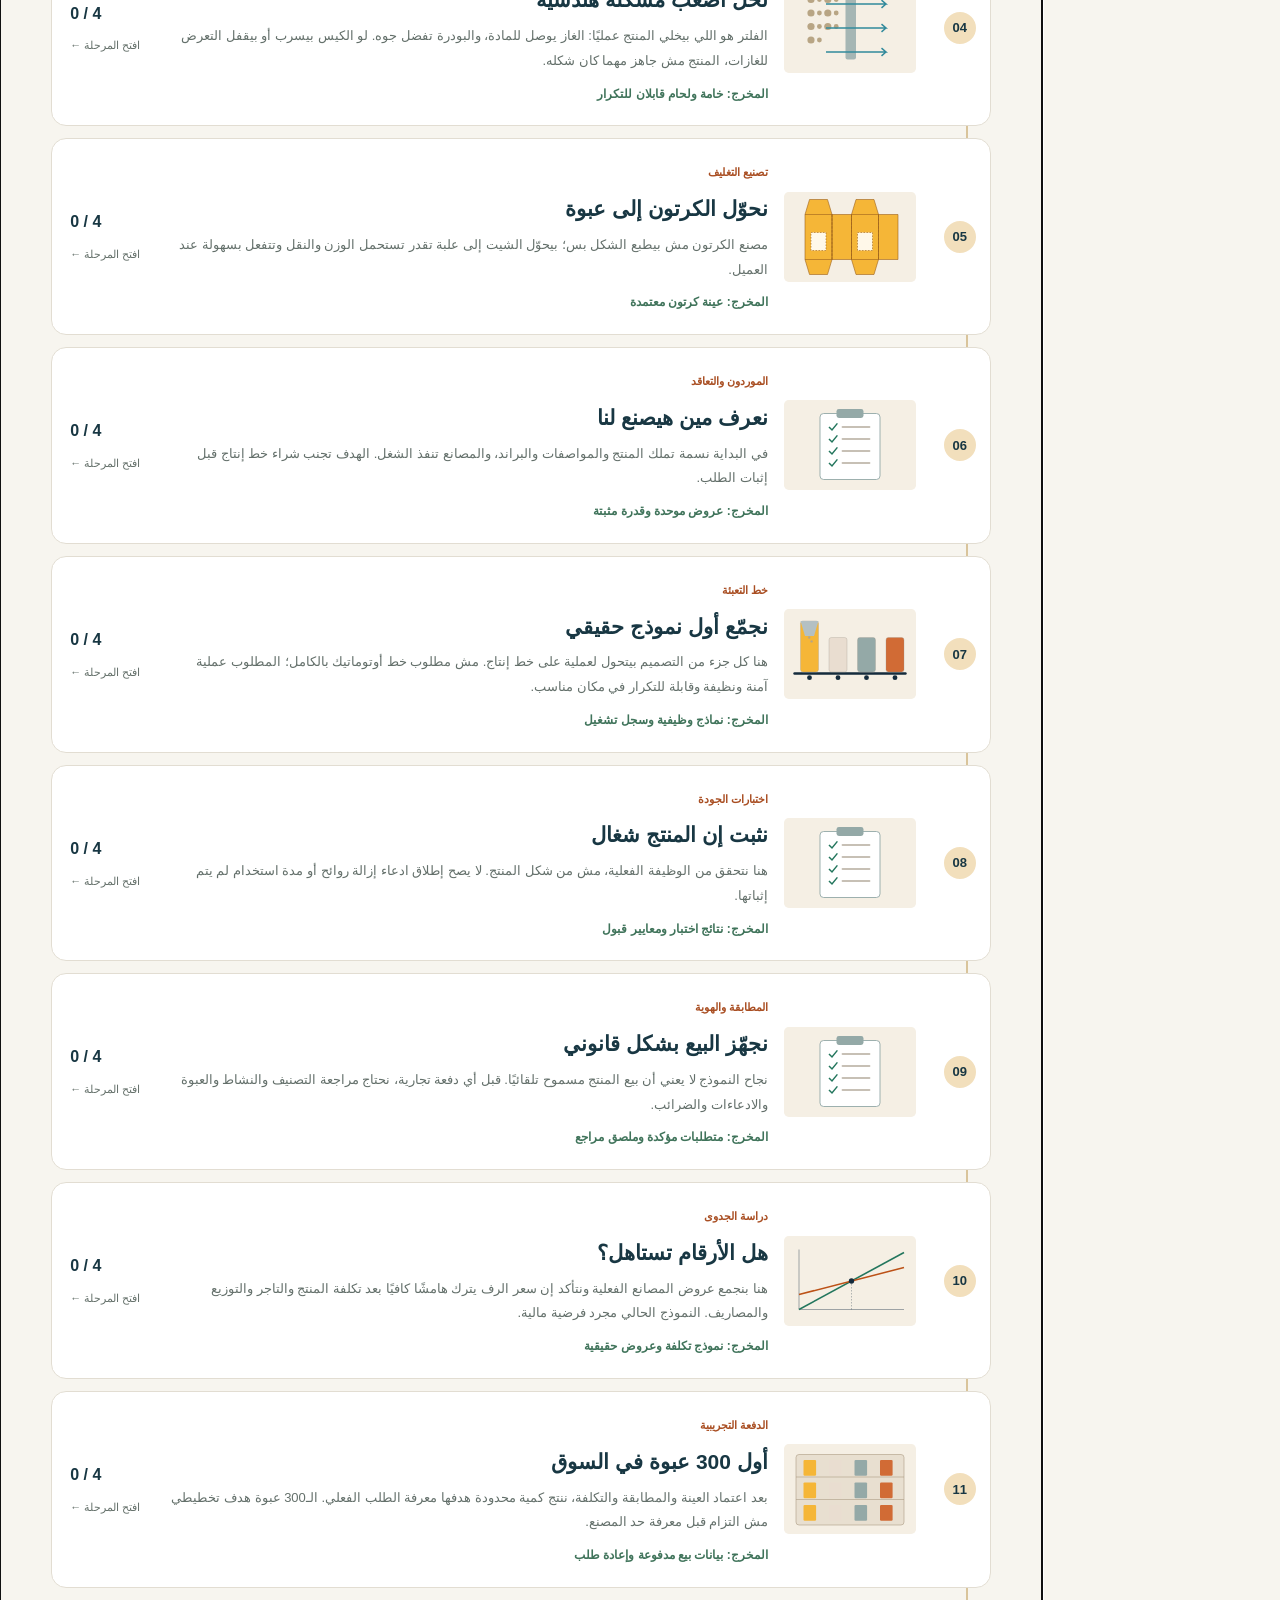
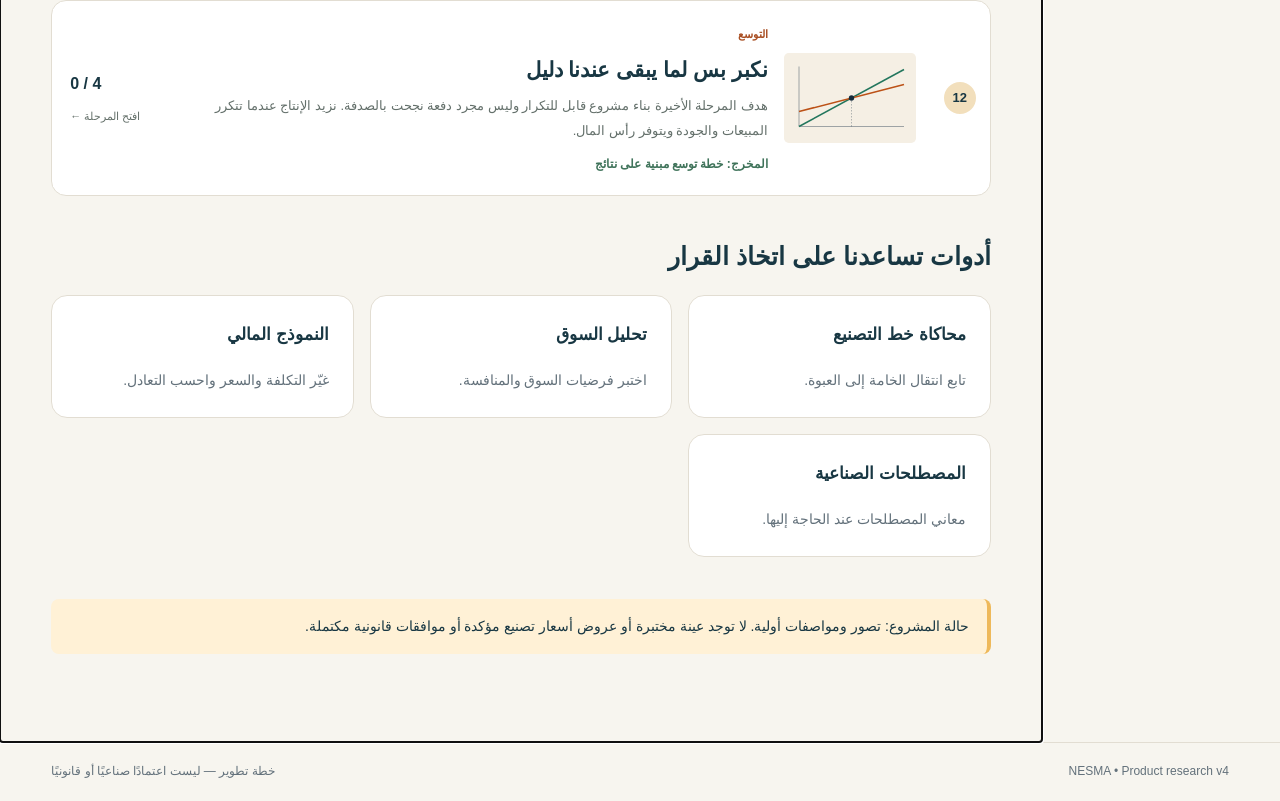
==== commit d5d3fbda: "Load evidence scripts and refresh cached assets" ====
--- a/index.html
+++ b/index.html
@@ -1,3 +1,3 @@
 <!doctype html>
-<html lang="ar" dir="rtl"><head><meta charset="utf-8"><meta name="viewport" content="width=device-width,initial-scale=1"><meta name="theme-color" content="#132a39"><title>نسمة | خريطة بناء المنتج</title><link rel="stylesheet" href="./style.css?v=roadmap-3"><script defer src="./lessons.js?v=roadmap-3"></script><script defer src="./curriculum.js?v=roadmap-3"></script><script defer src="./academy.js?v=roadmap-3"></script><script defer src="./journey-data.js?v=roadmap-3"></script><script defer src="./journey.js?v=roadmap-3"></script><script defer src="./app.js?v=roadmap-3"></script></head>
-<body><a href="#main" class="skip">انتقل للمحتوى</a><header><a class="brand" href="#home"><span class="logo">ن</span><span>نسمة <bdi>NESMA</bdi><small>PRODUCT ROADMAP</small></span></a><button id="menu" aria-expanded="false" aria-controls="nav" class="mobile">☰ الخريطة</button><div class="progress"><span id="progress-text">0 / 48</span><div><i id="progress-bar"></i></div></div></header><div class="layout"><aside id="nav" aria-label="مراحل المشروع"><div class="side-intro">من الفكرة إلى أول منتج مصري</div><div id="navigation"></div><p class="side-note">خطة عمل مبدئية • الأرقام تقديرية • حالة المهام محفوظة على جهازك فقط</p></aside><main id="main" tabindex="-1"></main></div><footer>NESMA • Product roadmap v3 <span>خطة تطوير — ليست اعتمادًا صناعيًا أو قانونيًا</span></footer><noscript>يرجى تفعيل JavaScript لعرض خريطة التنفيذ والحاسبات.</noscript></body></html>+<html lang="ar" dir="rtl"><head><meta charset="utf-8"><meta name="viewport" content="width=device-width,initial-scale=1"><meta name="theme-color" content="#132a39"><title>نسمة | خريطة بناء المنتج</title><link rel="stylesheet" href="./style.css?v=research-4"><script defer src="./lessons.js?v=research-4"></script><script defer src="./curriculum.js?v=research-4"></script><script defer src="./academy.js?v=research-4"></script><script defer src="./journey-data.js?v=research-4"></script><script defer src="./journey.js?v=research-4"></script><script defer src="./research-data.js?v=research-4"></script><script defer src="./research.js?v=research-4"></script><script defer src="./app.js?v=research-4"></script></head>
+<body><a href="#main" class="skip">انتقل للمحتوى</a><header><a class="brand" href="#home"><span class="logo">ن</span><span>نسمة <bdi>NESMA</bdi><small>PRODUCT ROADMAP</small></span></a><button id="menu" aria-expanded="false" aria-controls="nav" class="mobile">☰ الخريطة</button><div class="progress"><span id="progress-text">0 / 48</span><div><i id="progress-bar"></i></div></div></header><div class="layout"><aside id="nav" aria-label="مراحل المشروع"><div class="side-intro">من الفكرة إلى أول منتج مصري</div><div id="navigation"></div><p class="side-note">خطة عمل مبدئية • الأرقام تقديرية • حالة المهام محفوظة على جهازك فقط</p></aside><main id="main" tabindex="-1"></main></div><footer>NESMA • Product research v4 <span>خطة تطوير — ليست اعتمادًا صناعيًا أو قانونيًا</span></footer><noscript>يرجى تفعيل JavaScript لعرض خريطة التنفيذ والحاسبات.</noscript></body></html>
--- a/style.css
+++ b/style.css
@@ -1,4 +1,5 @@
 :root{--ink:#142b3c;--muted:#63717b;--orange:#bc5116;--sun:#ffb82e;--paper:#faf7f0;--line:#e6ded0;--white:#fff;--green:#23765d}*{box-sizing:border-box}body{margin:0;background:var(--paper);color:var(--ink);font-family:Tahoma,Arial,sans-serif;line-height:1.8}button,input,select{font:inherit}button,a,input,select{outline-offset:4px}a{color:inherit}button{cursor:pointer;border:0;border-radius:10px;padding:.7rem 1rem;background:var(--ink);color:white}button:hover{filter:brightness(1.12)}button:disabled{opacity:.45;cursor:default}header{position:sticky;top:0;z-index:10;display:flex;justify-content:space-between;align-items:center;background:#fffdf9;border-bottom:1px solid var(--line);padding:12px 4vw;gap:20px}.brand{display:flex;gap:12px;align-items:center;text-decoration:none;font-weight:bold;font-size:22px;line-height:1.2}.brand small{display:block;font-size:9px;letter-spacing:2px;color:var(--muted);margin-top:5px}.logo{display:grid;place-items:center;width:46px;height:46px;border-radius:50%;background:var(--sun);font-size:28px}.progress{width:150px;font-size:12px;direction:ltr}.progress>div{height:6px;background:var(--line);border-radius:5px;overflow:hidden}.progress i{display:block;height:100%;background:var(--green);transition:width .3s}.layout{display:grid;grid-template-columns:260px minmax(0,1fr);max-width:1600px;margin:auto}aside{padding:28px 18px;border-left:1px solid var(--line);background:#fffdf9;position:sticky;top:74px;height:calc(100dvh - 74px);overflow:auto}.side-intro{font-size:13px;color:var(--muted);margin-bottom:20px}.nav-group{margin-bottom:12px}.nav-group summary{cursor:pointer;font-weight:bold;font-size:13px;padding:8px}.nav-group a,.special{display:block;padding:6px 10px;font-size:12px;text-decoration:none;border-radius:6px}.nav-group a:hover,.special:hover,.active{background:#f5e4c6!important;color:#98400d}.done:after{content:' ✓';color:var(--green)}.side-note{font-size:11px;color:var(--muted)}main{min-width:0;padding:36px clamp(16px,4vw,65px) 70px;max-width:1250px;width:100%;margin:auto}h1,h2,h3,p{margin-top:0}h1{font-size:clamp(30px,4vw,54px);line-height:1.4;letter-spacing:-.03em}h2{font-size:25px;line-height:1.45}h3{font-size:17px}.eyebrow{color:var(--orange);font-size:12px;letter-spacing:1.4px;font-weight:bold}.hero{display:grid;grid-template-columns:1.3fr .7fr;align-items:center;gap:32px;padding:36px;background:#fff;border:1px solid var(--line);border-radius:26px;margin-bottom:30px}.hero p{color:var(--muted)}.product{width:140px;height:240px;background:linear-gradient(145deg,#ffe083,#ffb72b 55%,#f17a20);box-shadow:15px 15px 0 #a65a1a,20px 26px 35px #be8b4140;border:1px solid #ec9b32;border-radius:4px;display:flex;flex-direction:column;justify-content:space-around;text-align:center;padding:14px;transform:rotate(-5deg);margin:20px auto;color:#183042;position:relative}.product strong{font-size:27px;background:#fff;border-radius:50%;padding:12px 4px;color:#a82d24}.product .vent{height:55px;background:repeating-linear-gradient(45deg,#eee 0 2px,#d9d3c6 2px 4px);border:5px solid #ffcc5f;border-radius:4px}.product small{font-size:11px}.grid{display:grid;grid-template-columns:repeat(auto-fit,minmax(230px,1fr));gap:16px;margin:20px 0}.card{background:white;border:1px solid var(--line);border-radius:16px;padding:24px;text-decoration:none;display:block;min-width:0}.card p{font-size:14px;color:var(--muted);margin-bottom:0}.card .num{font-size:13px;color:var(--orange);font-weight:bold;direction:ltr;display:inline-block}.card:hover[href]{border-color:#d99d45;transform:translateY(-2px)}.lesson-head{border-bottom:1px solid var(--line);margin-bottom:25px;padding-bottom:18px}.lesson-body{background:#fff;border:1px solid var(--line);border-radius:18px;padding:24px;margin-bottom:20px}.lesson-body p{white-space:pre-line;overflow-wrap:anywhere}.source{font-size:12px;color:var(--muted)}.note{background:#fff1d6;border-right:4px solid var(--sun);padding:15px 18px;border-radius:8px;margin:18px 0;font-size:14px}.actions{display:flex;flex-wrap:wrap;gap:10px;margin-top:24px}.secondary{background:#fff;color:var(--ink);border:1px solid var(--line)}.visual{background:#fff;border:1px solid var(--line);border-radius:18px;padding:20px;margin:20px 0;overflow:hidden}.visual svg{width:100%;height:auto;display:block}.steps{display:flex;flex-wrap:wrap;gap:8px}.steps button[aria-pressed=true]{background:var(--orange)}.stage{min-height:210px;display:grid;place-items:center;background:#f7f3e9;border-radius:12px;margin:14px 0}.stage svg{max-width:500px}.flow-arrow{animation:flow 1.2s ease-in-out infinite}@keyframes flow{0%{opacity:.25;transform:translateX(-8px)}100%{opacity:1;transform:translateX(8px)}}.powder{animation:drop .9s linear infinite}@keyframes drop{from{transform:translateY(-12px);opacity:.25}to{transform:translateY(35px);opacity:1}}.controls{display:grid;grid-template-columns:repeat(auto-fit,minmax(180px,1fr));gap:16px}.field{display:grid;gap:4px;font-size:13px}.field input[type=number],.field input[type=search],input[type=search]{width:100%;padding:10px;border:1px solid var(--line);border-radius:8px;background:white;color:var(--ink);direction:ltr}.field input[type=range]{width:100%;accent-color:var(--orange)}.metric{background:#fff;border:1px solid var(--line);border-radius:12px;padding:18px}.metric strong{display:block;font-size:30px;direction:ltr;text-align:right}.metric small{color:var(--muted)}.bars{display:grid;gap:12px;margin:20px 0}.barrow{display:grid;grid-template-columns:135px 1fr 80px;gap:10px;align-items:center;font-size:13px}.track{height:14px;background:#efe9de;border-radius:8px;overflow:hidden}.track i{display:block;height:100%;background:var(--orange);transition:width .3s;border-radius:8px}.tablewrap{overflow:auto}table{border-collapse:collapse;width:100%;font-size:14px;background:white}th,td{padding:12px;text-align:right;border-bottom:1px solid var(--line);vertical-align:top}th{background:#efe8d9}td bdi{font-variant-numeric:tabular-nums}.check{display:flex;gap:10px;align-items:start;padding:10px;border-bottom:1px solid var(--line)}.check input{accent-color:var(--green);margin-top:8px}.quiz button{display:block;width:100%;text-align:right;background:#fff;border:1px solid var(--line);color:var(--ink);margin:8px 0}.quiz button.correct{border-color:var(--green);background:#e3f3eb}.quiz button.wrong{border-color:#c65f4d;background:#fff0ed}.mobile{display:none}.skip{position:absolute;top:-100px}.skip:focus{top:10px;z-index:20;background:white;padding:10px}footer{border-top:1px solid var(--line);padding:18px 4vw;font-size:12px;color:var(--muted);display:flex;justify-content:space-between;gap:10px}.photo{width:100%;max-height:340px;object-fit:cover;border-radius:16px}.timeline{border-right:3px solid var(--sun);padding-right:20px;margin:20px 0}.timeline article{margin-bottom:20px}.timeline h3{color:var(--orange)}@media(max-width:800px){.layout{display:block}aside{display:none;position:fixed;top:75px;right:0;width:min(85vw,320px);z-index:9;box-shadow:-10px 0 40px #0002}aside.open{display:block}.mobile{display:block;font-size:12px;padding:6px 10px}.progress{width:80px}header{gap:8px;padding:10px 12px}.brand{font-size:17px}.brand small{font-size:8px}.hero{grid-template-columns:1fr;padding:24px}.product{height:200px;width:120px}main{padding-top:20px}.barrow{grid-template-columns:100px 1fr 60px}.grid{grid-template-columns:1fr}footer{display:block}}@media(prefers-reduced-motion:reduce){*,*:before,*:after{animation:none!important;transition:none!important;scroll-behavior:auto!important}}@media print{header,aside,.actions,button,footer{display:none}.layout{display:block}main{padding:0}.card,.visual,.lesson-body{break-inside:avoid}}
 .academy-intro{display:grid;grid-template-columns:1.15fr .85fr;gap:30px;align-items:center;padding:30px;background:#fff;border:1px solid var(--line);border-radius:22px;margin:24px 0}.academy-intro svg,.academy-card svg{width:100%;height:auto;display:block}.academy-grid,.term-grid{display:grid;grid-template-columns:repeat(auto-fit,minmax(245px,1fr));gap:18px;margin:22px 0}.academy-card{display:block;text-decoration:none;background:#fff;border:1px solid var(--line);border-radius:18px;overflow:hidden;transition:transform .2s,border-color .2s}.academy-card:hover{transform:translateY(-4px);border-color:#d99d45}.academy-card>div{padding:22px}.academy-card h2{margin:8px 0}.academy-card p,.academy-card span{font-size:14px}.term-card{background:#fff;border:1px solid var(--line);border-radius:16px;padding:22px;overflow-wrap:anywhere}.term-card h3{margin:8px 0;font-size:20px}.term-card>p{font-size:15px}.term-example{background:#f8f2e6;border-radius:10px;padding:12px;margin:16px 0 8px}.term-example b{font-size:12px;color:var(--orange)}.term-example p{margin:4px 0;font-size:14px}.field select{padding:10px;border:1px solid var(--line);border-radius:8px;background:white;color:var(--ink)}@media(max-width:800px){.academy-intro{grid-template-columns:1fr;padding:20px}.academy-grid,.term-grid{grid-template-columns:1fr}}
 /* Product execution workspace */
-:root{--paper:#f7f5ef;--ink:#183743;--orange:#a94e22;--sun:#eeb95b;--line:#e2ddd2}body{font-family:Tahoma,Arial,sans-serif}header{padding:14px 3vw}.layout{grid-template-columns:238px minmax(0,1fr)}aside{padding:22px 14px;background:#fdfbf6}.project-nav-link{display:block;padding:9px 11px;border-radius:8px;text-decoration:none;font-size:13px;margin:3px 0}.project-nav-link span{display:inline-block;color:var(--orange);font-size:11px;margin-left:8px}.project-nav-link:hover{background:#eee7d8}.nav-label{font-size:11px;font-weight:bold;color:#737b77;margin:22px 10px 6px}.project-hero{display:grid;grid-template-columns:1.05fr .95fr;align-items:center;gap:28px;padding:clamp(22px,4vw,52px);background:#fffdf7;border:1px solid var(--line);border-radius:26px;overflow:hidden}.project-hero h1{font-size:clamp(34px,4.2vw,60px);line-height:1.4;margin:16px 0}.project-hero p,.project-stage-hero p{color:#596963;font-size:16px;line-height:2}.project-hero figure{margin:0}.project-hero svg{width:100%;height:auto;display:block}.project-hero figcaption{font-size:11px;color:#6e756e;text-align:center}.project-kicker{font-size:12px;color:#50765e;font-weight:bold}.project-kicker i{display:inline-block;width:8px;height:8px;border-radius:50%;background:#50765e;margin-left:5px}.project-primary,.project-outline{display:inline-flex;align-items:center;justify-content:center;text-decoration:none;font-size:14px;font-weight:bold;border-radius:9px;padding:12px 20px;min-height:44px}.project-primary{background:#183743;color:#fff}.project-outline{border:1px solid #c6c8bc;background:#fffdf7;color:#183743}.project-primary:hover,.project-outline:hover{filter:brightness(.96)}.project-metrics{display:grid;grid-template-columns:repeat(4,1fr);border:1px solid var(--line);border-radius:15px;background:#fff;margin:18px 0 40px}.project-metrics>div{padding:20px 14px;border-left:1px solid var(--line)}.project-metrics>div:last-child{border-left:none}.project-metrics strong{display:block;font-size:clamp(16px,1.6vw,24px);line-height:1.5}.project-metrics small{font-size:12px;color:#63716b}.project-section{margin:42px 0}.project-section-heading{display:flex;justify-content:space-between;align-items:start;gap:20px}.project-section-heading h2{font-size:30px;margin:4px 0}.project-section-heading p{font-size:14px;color:#63716b;max-width:650px}.project-count{font-size:12px;white-space:nowrap;color:#68756d;padding-top:20px}.journey-list{position:relative;display:grid;gap:12px}.journey-list:before{content:'';position:absolute;right:23px;top:20px;bottom:20px;width:2px;background:#d9c49b}.journey-row{position:relative;display:grid;grid-template-columns:48px 132px minmax(0,1fr) 85px;align-items:center;gap:16px;padding:18px 10px 18px 18px;background:#fff;border:1px solid var(--line);border-radius:15px;text-decoration:none;transition:transform .18s,border-color .18s}.journey-row:hover{transform:translateY(-2px);border-color:#d1a45f}.journey-number{z-index:1;background:#f2dfbc;border:4px solid #fff;width:40px;height:40px;display:grid;place-items:center;border-radius:50%;font-size:13px;font-weight:bold;direction:ltr}.journey-art svg{display:block;width:100%;height:auto}.journey-copy small{font-size:11px;color:var(--orange);font-weight:bold}.journey-copy h3{font-size:21px;margin:4px 0}.journey-copy p{font-size:13px;line-height:1.9;color:#64706b;margin:5px 0}.output-label{font-size:12px;color:#40745b;font-weight:bold}.journey-status{display:grid;gap:8px;color:#65716b;font-size:11px;text-align:left}.journey-status span:first-child{direction:ltr;font-size:16px;font-weight:bold;color:#183743}.stage-breadcrumb{font-size:13px;color:#63716b;margin:0 0 18px}.project-stage-hero{display:grid;grid-template-columns:1.1fr .9fr;gap:28px;align-items:center;background:#fffdf7;border:1px solid var(--line);border-radius:22px;padding:30px}.project-stage-hero svg{display:block;width:100%;height:auto}.project-stage-hero h1{margin:0 0 14px;font-size:clamp(30px,3vw,46px)}.project-gate{display:grid;grid-template-columns:1fr 1fr;gap:20px;background:#eaf0e9;border:1px solid #d8e2d7;padding:22px;border-radius:14px;margin:20px 0 38px}.project-gate small,.step-meta small{display:block;font-size:11px;color:#5f7568;margin-bottom:5px}.project-gate strong{display:block;font-size:16px}.stage-heading{margin:28px 0 18px}.execution-steps{display:grid;gap:20px}.execution-step{display:grid;grid-template-columns:54px 1fr;gap:16px;align-items:start;background:#fff;padding:24px;border:1px solid var(--line);border-radius:16px}.step-index{direction:ltr;background:#f3e2c4;color:#805125;border-radius:9px;padding:8px;text-align:center;font-size:13px;font-weight:bold}.step-content h3{font-size:22px;margin:0 0 10px}.step-content>p{font-size:15px;line-height:2;margin-bottom:18px}.step-meta{display:grid;grid-template-columns:1fr 1fr;gap:12px;padding:14px;background:#f7f5ef;border-radius:10px}.step-meta strong{font-size:13px;display:block}.context-terms{display:grid;gap:8px;margin:16px 0}.context-terms details{border:1px solid #e5dfd1;border-radius:8px;padding:10px 12px;background:#fffdf8;font-size:13px}.context-terms summary{cursor:pointer;color:#805125;font-weight:bold}.context-terms details p{margin:8px 0 0;font-weight:normal}.term-link{font-size:12px;color:#805125}.project-check{border-top:1px solid var(--line);border-bottom:none;padding-top:16px;font-size:13px}.hero-pack,.hero-sachet{animation:arrive .7s ease-out both}.hero-sachet{animation-delay:.12s}@keyframes arrive{from{opacity:.2;transform:translateY(10px)}to{opacity:1;transform:translateY(0)}}@media(max-width:800px){.layout{display:block}.project-hero,.project-stage-hero{grid-template-columns:1fr;padding:22px}.project-metrics{grid-template-columns:1fr 1fr}.project-metrics>div:nth-child(2){border-left:none}.project-metrics>div:nth-child(-n+2){border-bottom:1px solid var(--line)}.project-section-heading{display:block}.journey-row{grid-template-columns:36px 76px minmax(0,1fr);gap:10px;padding:12px}.journey-number{width:34px;height:34px}.journey-copy h3{font-size:17px}.journey-copy p{font-size:12px}.journey-status{grid-column:3;text-align:right;display:flex;justify-content:space-between}.journey-list:before{right:28px}.project-gate,.step-meta{grid-template-columns:1fr}.execution-step{grid-template-columns:1fr;padding:18px;gap:10px}.step-index{justify-self:start}.step-content h3{font-size:20px}.project-count{display:block;padding:0 0 12px}}+:root{--paper:#f7f5ef;--ink:#183743;--orange:#a94e22;--sun:#eeb95b;--line:#e2ddd2}body{font-family:Tahoma,Arial,sans-serif}header{padding:14px 3vw}.layout{grid-template-columns:238px minmax(0,1fr)}aside{padding:22px 14px;background:#fdfbf6}.project-nav-link{display:block;padding:9px 11px;border-radius:8px;text-decoration:none;font-size:13px;margin:3px 0}.project-nav-link span{display:inline-block;color:var(--orange);font-size:11px;margin-left:8px}.project-nav-link:hover{background:#eee7d8}.nav-label{font-size:11px;font-weight:bold;color:#737b77;margin:22px 10px 6px}.project-hero{display:grid;grid-template-columns:1.05fr .95fr;align-items:center;gap:28px;padding:clamp(22px,4vw,52px);background:#fffdf7;border:1px solid var(--line);border-radius:26px;overflow:hidden}.project-hero h1{font-size:clamp(34px,4.2vw,60px);line-height:1.4;margin:16px 0}.project-hero p,.project-stage-hero p{color:#596963;font-size:16px;line-height:2}.project-hero figure{margin:0}.project-hero svg{width:100%;height:auto;display:block}.project-hero figcaption{font-size:11px;color:#6e756e;text-align:center}.project-kicker{font-size:12px;color:#50765e;font-weight:bold}.project-kicker i{display:inline-block;width:8px;height:8px;border-radius:50%;background:#50765e;margin-left:5px}.project-primary,.project-outline{display:inline-flex;align-items:center;justify-content:center;text-decoration:none;font-size:14px;font-weight:bold;border-radius:9px;padding:12px 20px;min-height:44px}.project-primary{background:#183743;color:#fff}.project-outline{border:1px solid #c6c8bc;background:#fffdf7;color:#183743}.project-primary:hover,.project-outline:hover{filter:brightness(.96)}.project-metrics{display:grid;grid-template-columns:repeat(4,1fr);border:1px solid var(--line);border-radius:15px;background:#fff;margin:18px 0 40px}.project-metrics>div{padding:20px 14px;border-left:1px solid var(--line)}.project-metrics>div:last-child{border-left:none}.project-metrics strong{display:block;font-size:clamp(16px,1.6vw,24px);line-height:1.5}.project-metrics small{font-size:12px;color:#63716b}.project-section{margin:42px 0}.project-section-heading{display:flex;justify-content:space-between;align-items:start;gap:20px}.project-section-heading h2{font-size:30px;margin:4px 0}.project-section-heading p{font-size:14px;color:#63716b;max-width:650px}.project-count{font-size:12px;white-space:nowrap;color:#68756d;padding-top:20px}.journey-list{position:relative;display:grid;gap:12px}.journey-list:before{content:'';position:absolute;right:23px;top:20px;bottom:20px;width:2px;background:#d9c49b}.journey-row{position:relative;display:grid;grid-template-columns:48px 132px minmax(0,1fr) 85px;align-items:center;gap:16px;padding:18px 10px 18px 18px;background:#fff;border:1px solid var(--line);border-radius:15px;text-decoration:none;transition:transform .18s,border-color .18s}.journey-row:hover{transform:translateY(-2px);border-color:#d1a45f}.journey-number{z-index:1;background:#f2dfbc;border:4px solid #fff;width:40px;height:40px;display:grid;place-items:center;border-radius:50%;font-size:13px;font-weight:bold;direction:ltr}.journey-art svg{display:block;width:100%;height:auto}.journey-copy small{font-size:11px;color:var(--orange);font-weight:bold}.journey-copy h3{font-size:21px;margin:4px 0}.journey-copy p{font-size:13px;line-height:1.9;color:#64706b;margin:5px 0}.output-label{font-size:12px;color:#40745b;font-weight:bold}.journey-status{display:grid;gap:8px;color:#65716b;font-size:11px;text-align:left}.journey-status span:first-child{direction:ltr;font-size:16px;font-weight:bold;color:#183743}.stage-breadcrumb{font-size:13px;color:#63716b;margin:0 0 18px}.project-stage-hero{display:grid;grid-template-columns:1.1fr .9fr;gap:28px;align-items:center;background:#fffdf7;border:1px solid var(--line);border-radius:22px;padding:30px}.project-stage-hero svg{display:block;width:100%;height:auto}.project-stage-hero h1{margin:0 0 14px;font-size:clamp(30px,3vw,46px)}.project-gate{display:grid;grid-template-columns:1fr 1fr;gap:20px;background:#eaf0e9;border:1px solid #d8e2d7;padding:22px;border-radius:14px;margin:20px 0 38px}.project-gate small,.step-meta small{display:block;font-size:11px;color:#5f7568;margin-bottom:5px}.project-gate strong{display:block;font-size:16px}.stage-heading{margin:28px 0 18px}.execution-steps{display:grid;gap:20px}.execution-step{display:grid;grid-template-columns:54px 1fr;gap:16px;align-items:start;background:#fff;padding:24px;border:1px solid var(--line);border-radius:16px}.step-index{direction:ltr;background:#f3e2c4;color:#805125;border-radius:9px;padding:8px;text-align:center;font-size:13px;font-weight:bold}.step-content h3{font-size:22px;margin:0 0 10px}.step-content>p{font-size:15px;line-height:2;margin-bottom:18px}.step-meta{display:grid;grid-template-columns:1fr 1fr;gap:12px;padding:14px;background:#f7f5ef;border-radius:10px}.step-meta strong{font-size:13px;display:block}.context-terms{display:grid;gap:8px;margin:16px 0}.context-terms details{border:1px solid #e5dfd1;border-radius:8px;padding:10px 12px;background:#fffdf8;font-size:13px}.context-terms summary{cursor:pointer;color:#805125;font-weight:bold}.context-terms details p{margin:8px 0 0;font-weight:normal}.term-link{font-size:12px;color:#805125}.project-check{border-top:1px solid var(--line);border-bottom:none;padding-top:16px;font-size:13px}.hero-pack,.hero-sachet{animation:arrive .7s ease-out both}.hero-sachet{animation-delay:.12s}@keyframes arrive{from{opacity:.2;transform:translateY(10px)}to{opacity:1;transform:translateY(0)}}@media(max-width:800px){.layout{display:block}.project-hero,.project-stage-hero{grid-template-columns:1fr;padding:22px}.project-metrics{grid-template-columns:1fr 1fr}.project-metrics>div:nth-child(2){border-left:none}.project-metrics>div:nth-child(-n+2){border-bottom:1px solid var(--line)}.project-section-heading{display:block}.journey-row{grid-template-columns:36px 76px minmax(0,1fr);gap:10px;padding:12px}.journey-number{width:34px;height:34px}.journey-copy h3{font-size:17px}.journey-copy p{font-size:12px}.journey-status{grid-column:3;text-align:right;display:flex;justify-content:space-between}.journey-list:before{right:28px}.project-gate,.step-meta{grid-template-columns:1fr}.execution-step{grid-template-columns:1fr;padding:18px;gap:10px}.step-index{justify-self:start}.step-content h3{font-size:20px}.project-count{display:block;padding:0 0 12px}}
+.research-panel{background:#fff;border:1px solid var(--line);border-top:4px solid #50765e;border-radius:16px;padding:clamp(18px,3vw,30px);margin:24px 0 36px}.research-panel h2{font-size:clamp(22px,3vw,30px)}.research-panel h3{margin-top:18px}.research-facts,.supplier-grid{display:grid;grid-template-columns:repeat(auto-fit,minmax(220px,1fr));gap:12px;margin:18px 0}.research-facts article{padding:16px;background:#f4f6f0;border-radius:10px;border:1px solid #e2e8dd}.research-facts h3{margin:0 0 6px;font-size:16px}.research-facts p,.supplier-grid p{font-size:14px;line-height:1.9}.evidence-link{display:block;font-size:11px;color:#356d65;overflow-wrap:anywhere;margin:7px 0}.research-gap{background:#fff4df;border-right:3px solid #d8a150;padding:13px;margin:16px 0;font-size:14px}.price-evidence{display:grid;gap:9px;margin:18px 0}.price-evidence>div{display:grid;grid-template-columns:minmax(100px,1fr) minmax(60px,1fr) 80px;align-items:center;gap:10px;font-size:12px}.supplier-grid strong{font-size:14px;display:block;margin-bottom:10px}
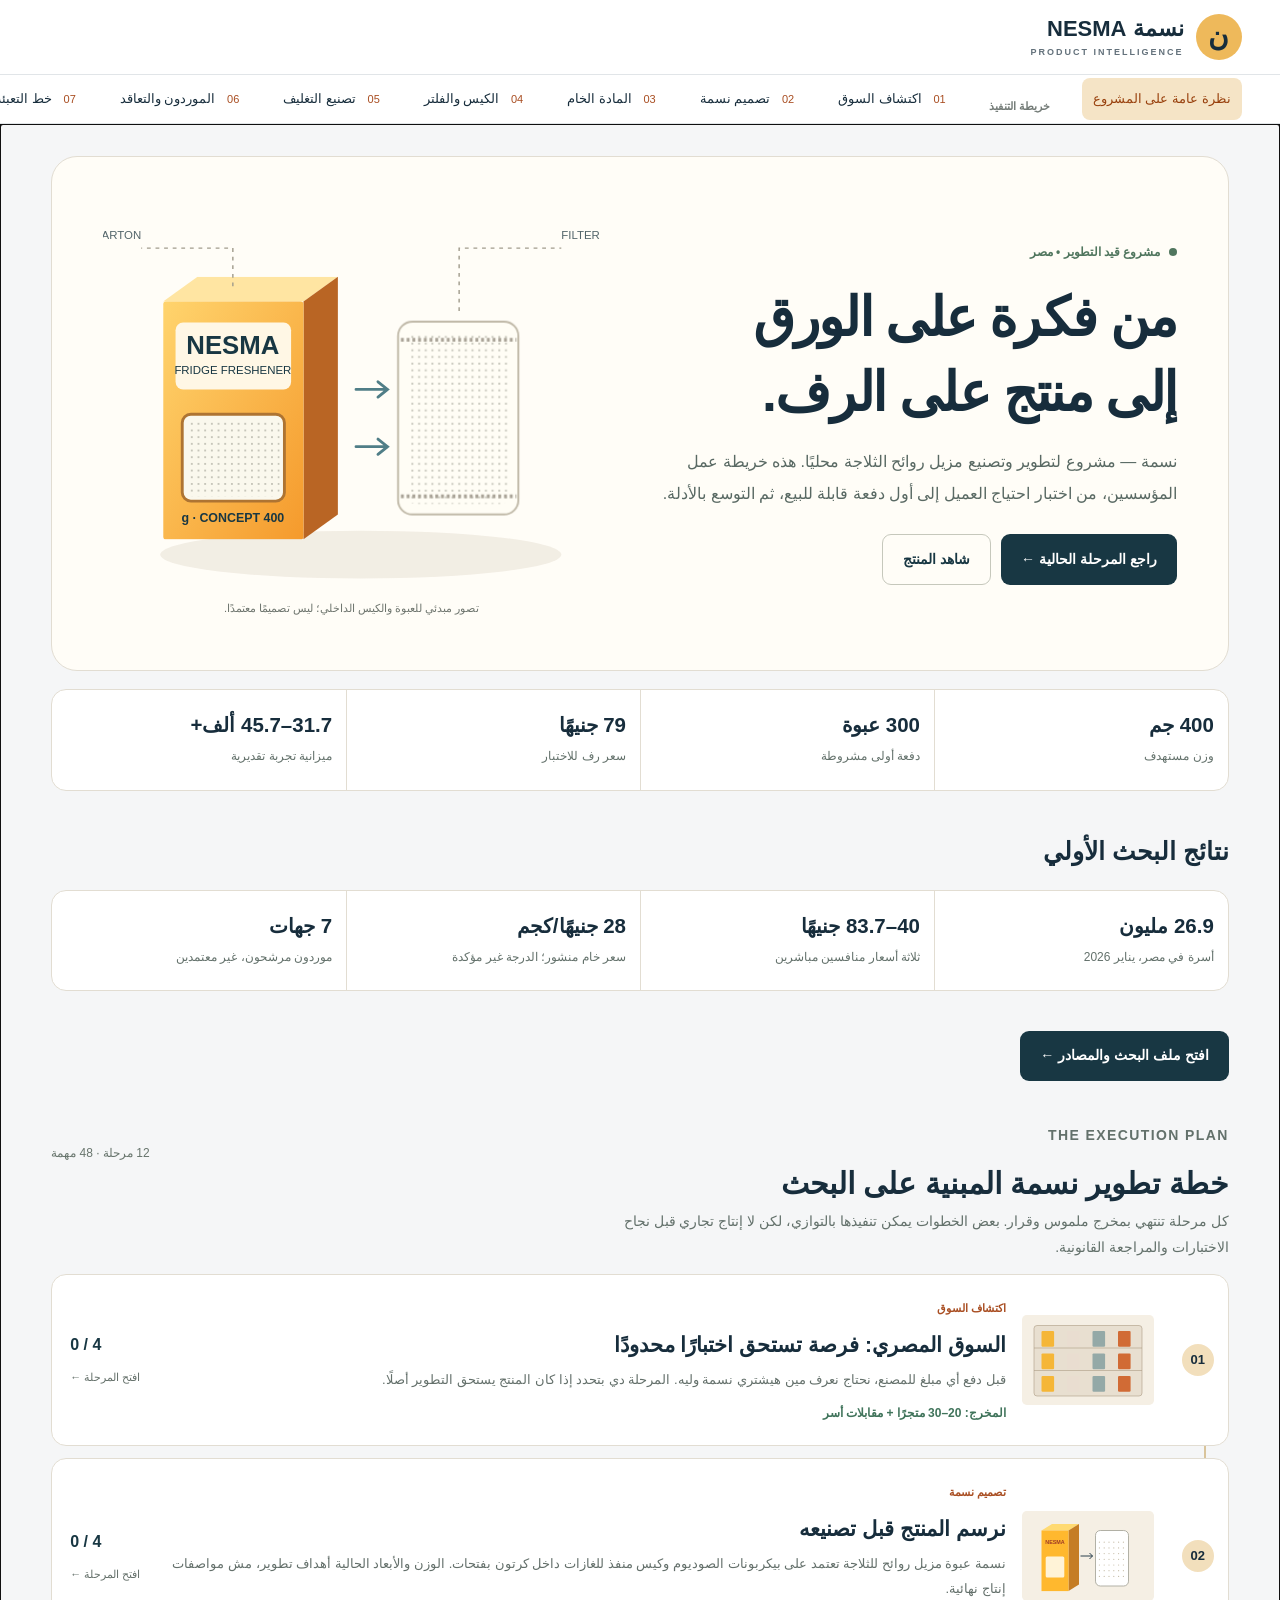
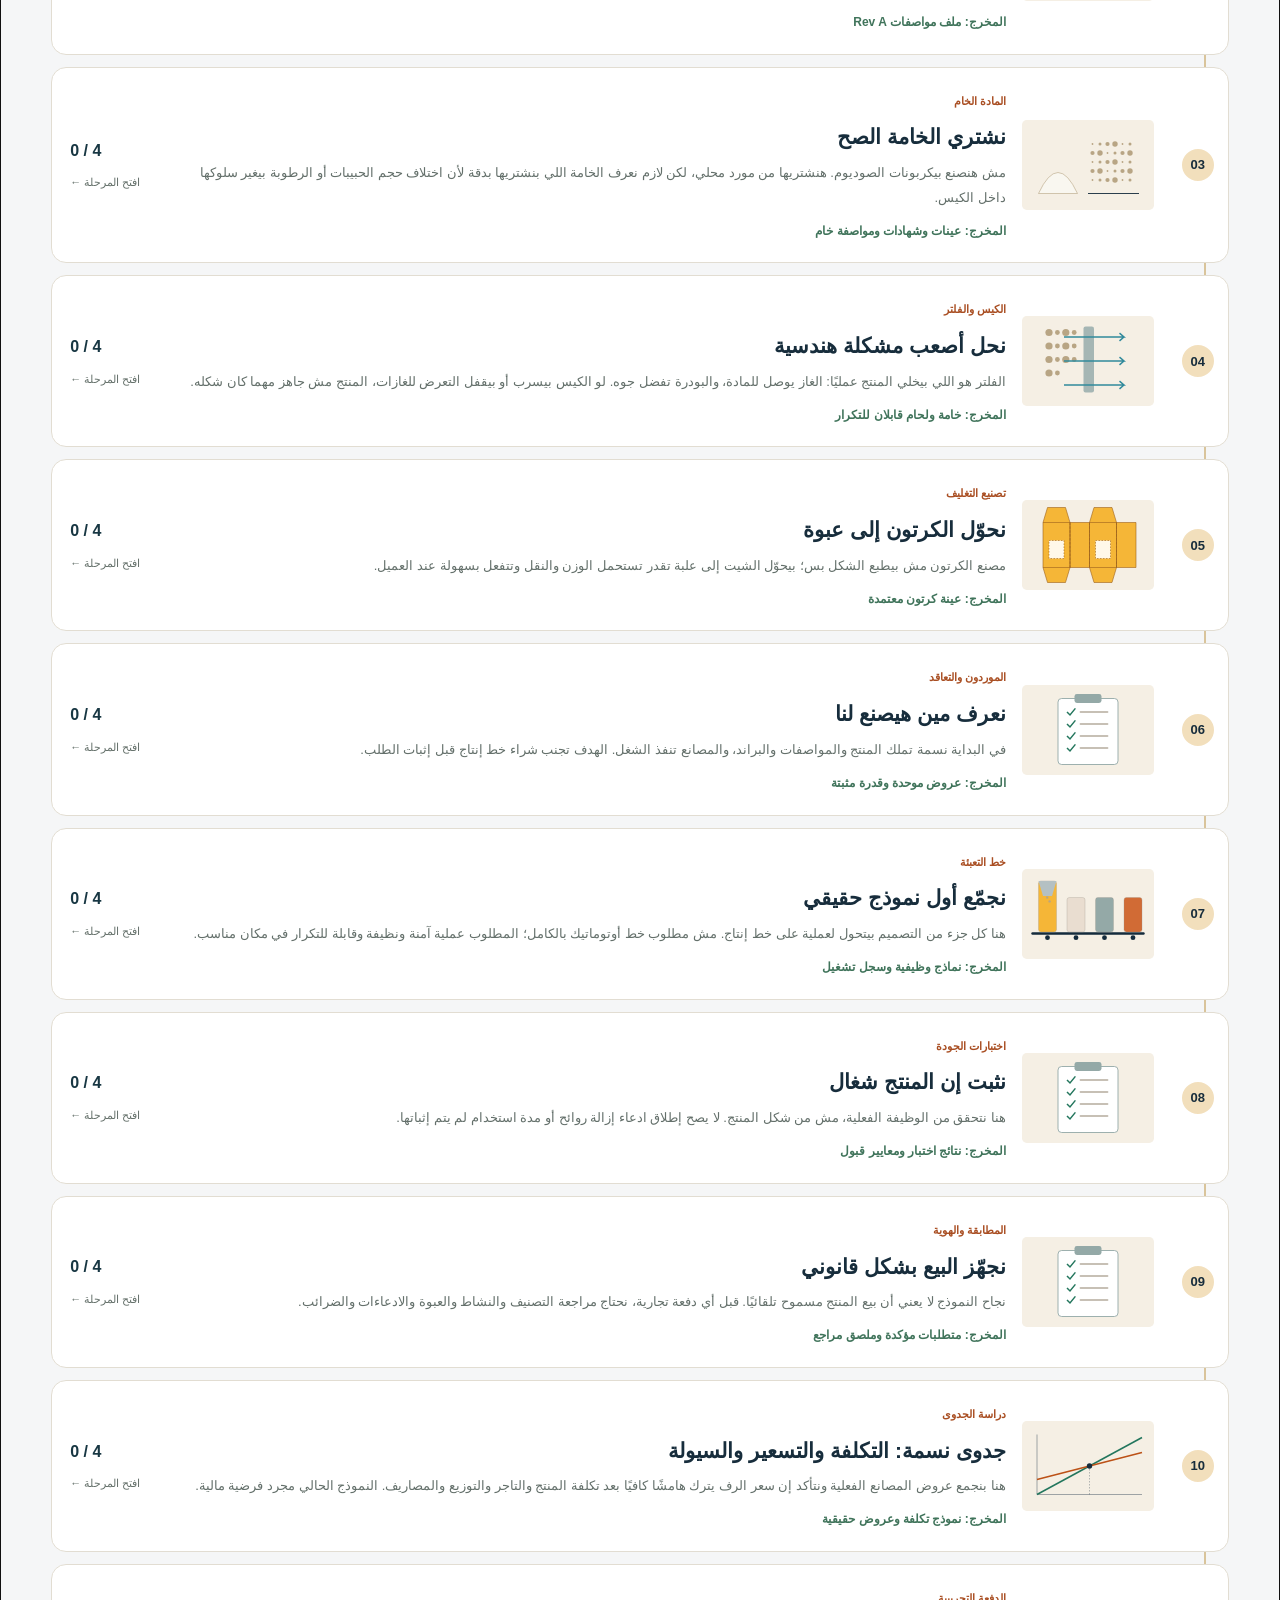
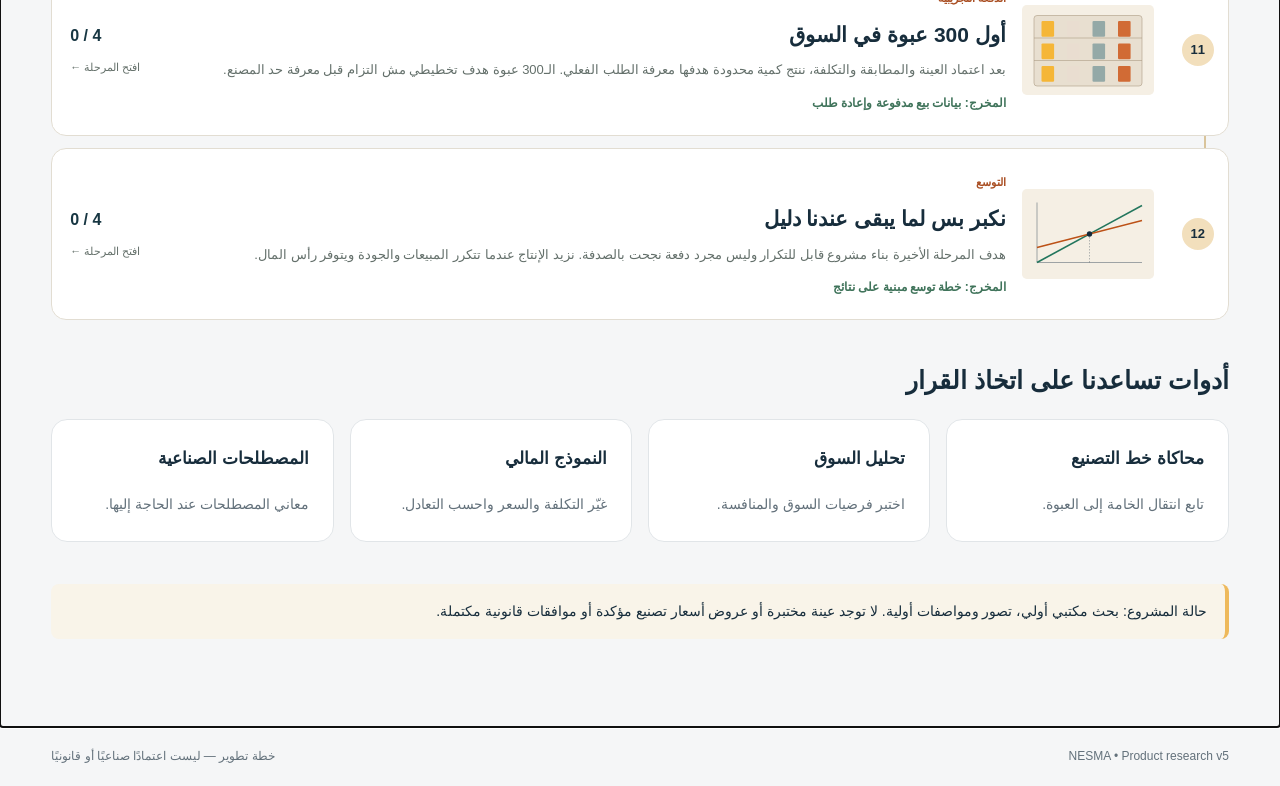
==== commit 13c69b11: "Load updated website design with cache refresh" ====
--- a/index.html
+++ b/index.html
@@ -1,3 +1,3 @@
 <!doctype html>
-<html lang="ar" dir="rtl"><head><meta charset="utf-8"><meta name="viewport" content="width=device-width,initial-scale=1"><meta name="theme-color" content="#132a39"><title>نسمة | خريطة بناء المنتج</title><link rel="stylesheet" href="./style.css?v=research-4"><script defer src="./lessons.js?v=research-4"></script><script defer src="./curriculum.js?v=research-4"></script><script defer src="./academy.js?v=research-4"></script><script defer src="./journey-data.js?v=research-4"></script><script defer src="./journey.js?v=research-4"></script><script defer src="./research-data.js?v=research-4"></script><script defer src="./research.js?v=research-4"></script><script defer src="./app.js?v=research-4"></script></head>
-<body><a href="#main" class="skip">انتقل للمحتوى</a><header><a class="brand" href="#home"><span class="logo">ن</span><span>نسمة <bdi>NESMA</bdi><small>PRODUCT ROADMAP</small></span></a><button id="menu" aria-expanded="false" aria-controls="nav" class="mobile">☰ الخريطة</button><div class="progress"><span id="progress-text">0 / 48</span><div><i id="progress-bar"></i></div></div></header><div class="layout"><aside id="nav" aria-label="مراحل المشروع"><div class="side-intro">من الفكرة إلى أول منتج مصري</div><div id="navigation"></div><p class="side-note">خطة عمل مبدئية • الأرقام تقديرية • حالة المهام محفوظة على جهازك فقط</p></aside><main id="main" tabindex="-1"></main></div><footer>NESMA • Product research v4 <span>خطة تطوير — ليست اعتمادًا صناعيًا أو قانونيًا</span></footer><noscript>يرجى تفعيل JavaScript لعرض خريطة التنفيذ والحاسبات.</noscript></body></html>+<html lang="ar" dir="rtl"><head><meta charset="utf-8"><meta name="viewport" content="width=device-width,initial-scale=1"><meta name="theme-color" content="#132a39"><title>نسمة | خريطة بناء المنتج</title><link rel="stylesheet" href="./style.css?v=portal-5"><script defer src="./lessons.js?v=portal-5"></script><script defer src="./curriculum.js?v=portal-5"></script><script defer src="./academy.js?v=portal-5"></script><script defer src="./journey-data.js?v=portal-5"></script><script defer src="./journey.js?v=portal-5"></script><script defer src="./research-data.js?v=portal-5"></script><script defer src="./research.js?v=portal-5"></script><script defer src="./portal.js?v=portal-5"></script><script defer src="./app.js?v=portal-5"></script></head>
+<body><a href="#main" class="skip">انتقل للمحتوى</a><header><a class="brand" href="#home"><span class="logo">ن</span><span>نسمة <bdi>NESMA</bdi><small>PRODUCT INTELLIGENCE</small></span></a><button id="menu" aria-expanded="false" aria-controls="nav" class="mobile">☰ الخريطة</button><div class="progress"><span id="progress-text">0 / 48</span><div><i id="progress-bar"></i></div></div></header><div class="layout"><aside id="nav" aria-label="مراحل المشروع"><div class="side-intro">من الفكرة إلى أول منتج مصري</div><div id="navigation"></div><p class="side-note">خطة عمل مبدئية • الأرقام تقديرية • حالة المهام محفوظة على جهازك فقط</p></aside><main id="main" tabindex="-1"></main></div><footer>NESMA • Product research v5 <span>خطة تطوير — ليست اعتمادًا صناعيًا أو قانونيًا</span></footer><noscript>يرجى تفعيل JavaScript لعرض خريطة التنفيذ والحاسبات.</noscript></body></html>
--- a/style.css
+++ b/style.css
@@ -2,4 +2,6 @@
 .academy-intro{display:grid;grid-template-columns:1.15fr .85fr;gap:30px;align-items:center;padding:30px;background:#fff;border:1px solid var(--line);border-radius:22px;margin:24px 0}.academy-intro svg,.academy-card svg{width:100%;height:auto;display:block}.academy-grid,.term-grid{display:grid;grid-template-columns:repeat(auto-fit,minmax(245px,1fr));gap:18px;margin:22px 0}.academy-card{display:block;text-decoration:none;background:#fff;border:1px solid var(--line);border-radius:18px;overflow:hidden;transition:transform .2s,border-color .2s}.academy-card:hover{transform:translateY(-4px);border-color:#d99d45}.academy-card>div{padding:22px}.academy-card h2{margin:8px 0}.academy-card p,.academy-card span{font-size:14px}.term-card{background:#fff;border:1px solid var(--line);border-radius:16px;padding:22px;overflow-wrap:anywhere}.term-card h3{margin:8px 0;font-size:20px}.term-card>p{font-size:15px}.term-example{background:#f8f2e6;border-radius:10px;padding:12px;margin:16px 0 8px}.term-example b{font-size:12px;color:var(--orange)}.term-example p{margin:4px 0;font-size:14px}.field select{padding:10px;border:1px solid var(--line);border-radius:8px;background:white;color:var(--ink)}@media(max-width:800px){.academy-intro{grid-template-columns:1fr;padding:20px}.academy-grid,.term-grid{grid-template-columns:1fr}}
 /* Product execution workspace */
 :root{--paper:#f7f5ef;--ink:#183743;--orange:#a94e22;--sun:#eeb95b;--line:#e2ddd2}body{font-family:Tahoma,Arial,sans-serif}header{padding:14px 3vw}.layout{grid-template-columns:238px minmax(0,1fr)}aside{padding:22px 14px;background:#fdfbf6}.project-nav-link{display:block;padding:9px 11px;border-radius:8px;text-decoration:none;font-size:13px;margin:3px 0}.project-nav-link span{display:inline-block;color:var(--orange);font-size:11px;margin-left:8px}.project-nav-link:hover{background:#eee7d8}.nav-label{font-size:11px;font-weight:bold;color:#737b77;margin:22px 10px 6px}.project-hero{display:grid;grid-template-columns:1.05fr .95fr;align-items:center;gap:28px;padding:clamp(22px,4vw,52px);background:#fffdf7;border:1px solid var(--line);border-radius:26px;overflow:hidden}.project-hero h1{font-size:clamp(34px,4.2vw,60px);line-height:1.4;margin:16px 0}.project-hero p,.project-stage-hero p{color:#596963;font-size:16px;line-height:2}.project-hero figure{margin:0}.project-hero svg{width:100%;height:auto;display:block}.project-hero figcaption{font-size:11px;color:#6e756e;text-align:center}.project-kicker{font-size:12px;color:#50765e;font-weight:bold}.project-kicker i{display:inline-block;width:8px;height:8px;border-radius:50%;background:#50765e;margin-left:5px}.project-primary,.project-outline{display:inline-flex;align-items:center;justify-content:center;text-decoration:none;font-size:14px;font-weight:bold;border-radius:9px;padding:12px 20px;min-height:44px}.project-primary{background:#183743;color:#fff}.project-outline{border:1px solid #c6c8bc;background:#fffdf7;color:#183743}.project-primary:hover,.project-outline:hover{filter:brightness(.96)}.project-metrics{display:grid;grid-template-columns:repeat(4,1fr);border:1px solid var(--line);border-radius:15px;background:#fff;margin:18px 0 40px}.project-metrics>div{padding:20px 14px;border-left:1px solid var(--line)}.project-metrics>div:last-child{border-left:none}.project-metrics strong{display:block;font-size:clamp(16px,1.6vw,24px);line-height:1.5}.project-metrics small{font-size:12px;color:#63716b}.project-section{margin:42px 0}.project-section-heading{display:flex;justify-content:space-between;align-items:start;gap:20px}.project-section-heading h2{font-size:30px;margin:4px 0}.project-section-heading p{font-size:14px;color:#63716b;max-width:650px}.project-count{font-size:12px;white-space:nowrap;color:#68756d;padding-top:20px}.journey-list{position:relative;display:grid;gap:12px}.journey-list:before{content:'';position:absolute;right:23px;top:20px;bottom:20px;width:2px;background:#d9c49b}.journey-row{position:relative;display:grid;grid-template-columns:48px 132px minmax(0,1fr) 85px;align-items:center;gap:16px;padding:18px 10px 18px 18px;background:#fff;border:1px solid var(--line);border-radius:15px;text-decoration:none;transition:transform .18s,border-color .18s}.journey-row:hover{transform:translateY(-2px);border-color:#d1a45f}.journey-number{z-index:1;background:#f2dfbc;border:4px solid #fff;width:40px;height:40px;display:grid;place-items:center;border-radius:50%;font-size:13px;font-weight:bold;direction:ltr}.journey-art svg{display:block;width:100%;height:auto}.journey-copy small{font-size:11px;color:var(--orange);font-weight:bold}.journey-copy h3{font-size:21px;margin:4px 0}.journey-copy p{font-size:13px;line-height:1.9;color:#64706b;margin:5px 0}.output-label{font-size:12px;color:#40745b;font-weight:bold}.journey-status{display:grid;gap:8px;color:#65716b;font-size:11px;text-align:left}.journey-status span:first-child{direction:ltr;font-size:16px;font-weight:bold;color:#183743}.stage-breadcrumb{font-size:13px;color:#63716b;margin:0 0 18px}.project-stage-hero{display:grid;grid-template-columns:1.1fr .9fr;gap:28px;align-items:center;background:#fffdf7;border:1px solid var(--line);border-radius:22px;padding:30px}.project-stage-hero svg{display:block;width:100%;height:auto}.project-stage-hero h1{margin:0 0 14px;font-size:clamp(30px,3vw,46px)}.project-gate{display:grid;grid-template-columns:1fr 1fr;gap:20px;background:#eaf0e9;border:1px solid #d8e2d7;padding:22px;border-radius:14px;margin:20px 0 38px}.project-gate small,.step-meta small{display:block;font-size:11px;color:#5f7568;margin-bottom:5px}.project-gate strong{display:block;font-size:16px}.stage-heading{margin:28px 0 18px}.execution-steps{display:grid;gap:20px}.execution-step{display:grid;grid-template-columns:54px 1fr;gap:16px;align-items:start;background:#fff;padding:24px;border:1px solid var(--line);border-radius:16px}.step-index{direction:ltr;background:#f3e2c4;color:#805125;border-radius:9px;padding:8px;text-align:center;font-size:13px;font-weight:bold}.step-content h3{font-size:22px;margin:0 0 10px}.step-content>p{font-size:15px;line-height:2;margin-bottom:18px}.step-meta{display:grid;grid-template-columns:1fr 1fr;gap:12px;padding:14px;background:#f7f5ef;border-radius:10px}.step-meta strong{font-size:13px;display:block}.context-terms{display:grid;gap:8px;margin:16px 0}.context-terms details{border:1px solid #e5dfd1;border-radius:8px;padding:10px 12px;background:#fffdf8;font-size:13px}.context-terms summary{cursor:pointer;color:#805125;font-weight:bold}.context-terms details p{margin:8px 0 0;font-weight:normal}.term-link{font-size:12px;color:#805125}.project-check{border-top:1px solid var(--line);border-bottom:none;padding-top:16px;font-size:13px}.hero-pack,.hero-sachet{animation:arrive .7s ease-out both}.hero-sachet{animation-delay:.12s}@keyframes arrive{from{opacity:.2;transform:translateY(10px)}to{opacity:1;transform:translateY(0)}}@media(max-width:800px){.layout{display:block}.project-hero,.project-stage-hero{grid-template-columns:1fr;padding:22px}.project-metrics{grid-template-columns:1fr 1fr}.project-metrics>div:nth-child(2){border-left:none}.project-metrics>div:nth-child(-n+2){border-bottom:1px solid var(--line)}.project-section-heading{display:block}.journey-row{grid-template-columns:36px 76px minmax(0,1fr);gap:10px;padding:12px}.journey-number{width:34px;height:34px}.journey-copy h3{font-size:17px}.journey-copy p{font-size:12px}.journey-status{grid-column:3;text-align:right;display:flex;justify-content:space-between}.journey-list:before{right:28px}.project-gate,.step-meta{grid-template-columns:1fr}.execution-step{grid-template-columns:1fr;padding:18px;gap:10px}.step-index{justify-self:start}.step-content h3{font-size:20px}.project-count{display:block;padding:0 0 12px}}
-.research-panel{background:#fff;border:1px solid var(--line);border-top:4px solid #50765e;border-radius:16px;padding:clamp(18px,3vw,30px);margin:24px 0 36px}.research-panel h2{font-size:clamp(22px,3vw,30px)}.research-panel h3{margin-top:18px}.research-facts,.supplier-grid{display:grid;grid-template-columns:repeat(auto-fit,minmax(220px,1fr));gap:12px;margin:18px 0}.research-facts article{padding:16px;background:#f4f6f0;border-radius:10px;border:1px solid #e2e8dd}.research-facts h3{margin:0 0 6px;font-size:16px}.research-facts p,.supplier-grid p{font-size:14px;line-height:1.9}.evidence-link{display:block;font-size:11px;color:#356d65;overflow-wrap:anywhere;margin:7px 0}.research-gap{background:#fff4df;border-right:3px solid #d8a150;padding:13px;margin:16px 0;font-size:14px}.price-evidence{display:grid;gap:9px;margin:18px 0}.price-evidence>div{display:grid;grid-template-columns:minmax(100px,1fr) minmax(60px,1fr) 80px;align-items:center;gap:10px;font-size:12px}.supplier-grid strong{font-size:14px;display:block;margin-bottom:10px}+.research-panel{background:#fff;border:1px solid var(--line);border-top:4px solid #50765e;border-radius:16px;padding:clamp(18px,3vw,30px);margin:24px 0 36px}.research-panel h2{font-size:clamp(22px,3vw,30px)}.research-panel h3{margin-top:18px}.research-facts,.supplier-grid{display:grid;grid-template-columns:repeat(auto-fit,minmax(220px,1fr));gap:12px;margin:18px 0}.research-facts article{padding:16px;background:#f4f6f0;border-radius:10px;border:1px solid #e2e8dd}.research-facts h3{margin:0 0 6px;font-size:16px}.research-facts p,.supplier-grid p{font-size:14px;line-height:1.9}.evidence-link{display:block;font-size:11px;color:#356d65;overflow-wrap:anywhere;margin:7px 0}.research-gap{background:#fff4df;border-right:3px solid #d8a150;padding:13px;margin:16px 0;font-size:14px}.price-evidence{display:grid;gap:9px;margin:18px 0}.price-evidence>div{display:grid;grid-template-columns:minmax(100px,1fr) minmax(60px,1fr) 80px;align-items:center;gap:10px;font-size:12px}.supplier-grid strong{font-size:14px;display:block;margin-bottom:10px}
+/* Editorial research portal */
+body{background:#f5f6f7;color:#172d3c;font-family:Tahoma,Arial,sans-serif}header{background:#fff;border-bottom:1px solid #e1e5e8}.layout{display:block;max-width:1440px}aside{position:sticky;top:74px;z-index:8;height:auto;width:100%;padding:0 3vw;background:#fff;border:0;border-bottom:1px solid #e1e5e8;overflow:auto}aside .side-intro,aside .side-note{display:none}#navigation{display:flex;gap:22px;white-space:nowrap;align-items:center}.portal-nav-link{display:block;padding:16px 2px;text-decoration:none;font-size:13px;font-weight:bold;border-bottom:3px solid transparent}.portal-nav-link.active{background:transparent!important;color:#a94e22;border-bottom-color:#a94e22}main{max-width:1320px;padding:32px 4vw 70px}.progress{display:none}.portal-hero{display:grid;grid-template-columns:1.05fr 1fr;gap:30px;align-items:center;background:linear-gradient(110deg,#f5e4c5,#fff 65%);border:1px solid #e5ded1;border-radius:22px;padding:clamp(24px,4vw,56px);overflow:hidden}.portal-overline{font-size:11px;letter-spacing:2px;color:#a94e22;font-weight:bold}.portal-hero h1{font-size:clamp(36px,5vw,66px);line-height:1.3;letter-spacing:-2px;margin:15px 0}.portal-hero h1 span{font-size:.65em;letter-spacing:-1px}.portal-hero-copy>p{max-width:600px;color:#5d6870}.portal-pills{display:flex;flex-wrap:wrap;gap:8px;margin:20px 0}.portal-pills span{background:#fff;border:1px solid #e3d8c3;padding:5px 11px;border-radius:20px;font-size:11px}.portal-hero-art{margin:0}.portal-hero-art svg,.portal-panel svg{width:100%;height:auto;display:block}.portal-hero-art figcaption,.portal-photo figcaption{font-size:11px;color:#68747a;padding:10px;text-align:center}.portal-kpis{display:grid;grid-template-columns:repeat(4,minmax(0,1fr));gap:12px;margin:18px 0}.portal-kpi{background:#fff;border:1px solid #e1e5e8;border-radius:12px;padding:20px;min-width:0}.portal-kpi small{color:#68747a;font-size:12px}.portal-kpi strong{display:block;font-size:clamp(20px,2.5vw,32px);line-height:1.5;color:#a94e22;margin:6px 0}.portal-kpi p{font-size:12px;color:#68747a;margin:0}.portal-section{margin:48px 0}.portal-section-head{display:flex;align-items:flex-start;gap:15px;margin-bottom:22px;border-bottom:1px solid #dce1e4;padding-bottom:16px}.section-no{font-size:14px;background:#172d3c;color:#fff;border-radius:7px;padding:6px 12px;direction:ltr}.portal-section-head h2{font-size:clamp(23px,3vw,32px);margin:0}.portal-section-head p{font-size:13px;color:#68747a;margin:4px 0 0}.portal-status-grid{display:grid;grid-template-columns:repeat(3,1fr);gap:12px}.portal-status{background:#fff;border:1px solid #e1e5e8;border-radius:12px;padding:20px;border-top:3px solid #9eabb2}.portal-status.observed{border-top-color:#39745e}.portal-status.assumed{border-top-color:#c89443}.portal-status span{font-weight:bold;font-size:14px}.portal-status p{margin:10px 0 0;font-size:14px;color:#58656e}.portal-split{display:grid;grid-template-columns:1.3fr .7fr;gap:16px;align-items:stretch;margin:16px 0}.portal-panel{background:#fff;border:1px solid #e1e5e8;border-radius:14px;padding:24px;min-width:0}.portal-panel h3{font-size:19px}.portal-photo{margin:0;background:#fff;border:1px solid #e1e5e8;border-radius:14px;overflow:hidden;display:flex;flex-direction:column}.portal-photo img{width:100%;height:100%;min-height:220px;max-height:360px;object-fit:cover;flex:1}.portal-photo.image-unavailable{display:none}.portal-bars{display:grid;gap:14px}.portal-bar{display:grid;grid-template-columns:minmax(105px,1fr) minmax(50px,1.2fr) 48px;align-items:center;gap:10px;font-size:12px}.portal-bar>div{height:11px;background:#edf0f2;border-radius:3px;overflow:hidden}.portal-bar i{display:block;height:100%;background:#8499a5;border-radius:3px;animation:portal-grow .6s ease-out;transform-origin:right}.portal-bar.proposed i{background:#cd8636}.portal-bar bdi{text-align:left;font-weight:bold}.portal-link{display:inline-block;color:#a94e22;font-weight:bold;font-size:13px;margin-top:12px;text-decoration:none}.portal-link:hover{text-decoration:underline}.portal-anatomy{display:flex;gap:12px;align-items:center;border-bottom:1px solid #e5e8ea;padding:14px 0;font-size:14px}.portal-anatomy bdi{font-weight:bold;color:#a94e22;min-width:60px}.portal-process{display:grid;grid-template-columns:repeat(5,1fr);gap:12px}.portal-process article{background:#fff;border:1px solid #e1e5e8;border-radius:12px;overflow:hidden;padding:10px}.portal-process svg{width:100%;height:auto}.portal-process small{color:#a94e22;font-size:12px}.portal-process h3{font-size:14px;margin:4px 0}.portal-stack{display:flex;direction:ltr;height:32px;border-radius:6px;overflow:hidden;margin:20px 0}.portal-stack i{display:block}.portal-legend{display:flex;flex-wrap:wrap;gap:12px;font-size:12px}.portal-legend i{display:inline-block;width:10px;height:10px;margin-left:5px;border-radius:2px}.portal-roadmap{display:grid;grid-template-columns:repeat(3,minmax(0,1fr));gap:12px}.portal-roadmap>a{display:grid;grid-template-columns:36px 1fr;gap:10px;background:#fff;border:1px solid #e1e5e8;border-radius:12px;padding:16px;text-decoration:none;align-items:start}.portal-roadmap>a:hover{border-color:#c89443}.route-num{font-size:13px;color:#a94e22;font-weight:bold;direction:ltr}.route-visual svg{width:100%;height:90px;display:block}.portal-roadmap>a>div:last-child{grid-column:1/-1}.portal-roadmap h3{font-size:17px;margin:5px 0}.portal-roadmap p{font-size:13px;color:#68747a;margin:4px 0}.portal-roadmap small{color:#a94e22;font-size:12px}.portal-risk-grid{display:grid;grid-template-columns:repeat(3,1fr);gap:12px}.project-stage-hero,.research-panel,.execution-step,.visual,.card{border-color:#e1e5e8}.project-gate{background:#f1f3f4;border-color:#e1e5e8}.research-facts article{background:#f5f7f8;border-color:#e1e5e8}.research-panel{border-top-color:#8499a5}.research-gap,.note{background:#f9f4e9}.project-check{display:none}@keyframes portal-grow{from{transform:scaleX(0)}to{transform:scaleX(1)}}@media(max-width:800px){aside{display:block;position:sticky;top:70px;width:100%;height:auto;box-shadow:none}#navigation{gap:18px}.portal-nav-link{padding:12px 0;font-size:12px}.mobile{display:none}.portal-hero,.portal-split{grid-template-columns:1fr}.portal-kpis{grid-template-columns:repeat(2,minmax(0,1fr))}.portal-status-grid,.portal-risk-grid{grid-template-columns:1fr}.portal-roadmap{grid-template-columns:repeat(2,minmax(0,1fr))}.portal-process{grid-template-columns:repeat(2,1fr)}.portal-panel{padding:16px}.portal-section{margin:30px 0}.portal-photo img{max-height:240px}.portal-kpi{padding:14px}}
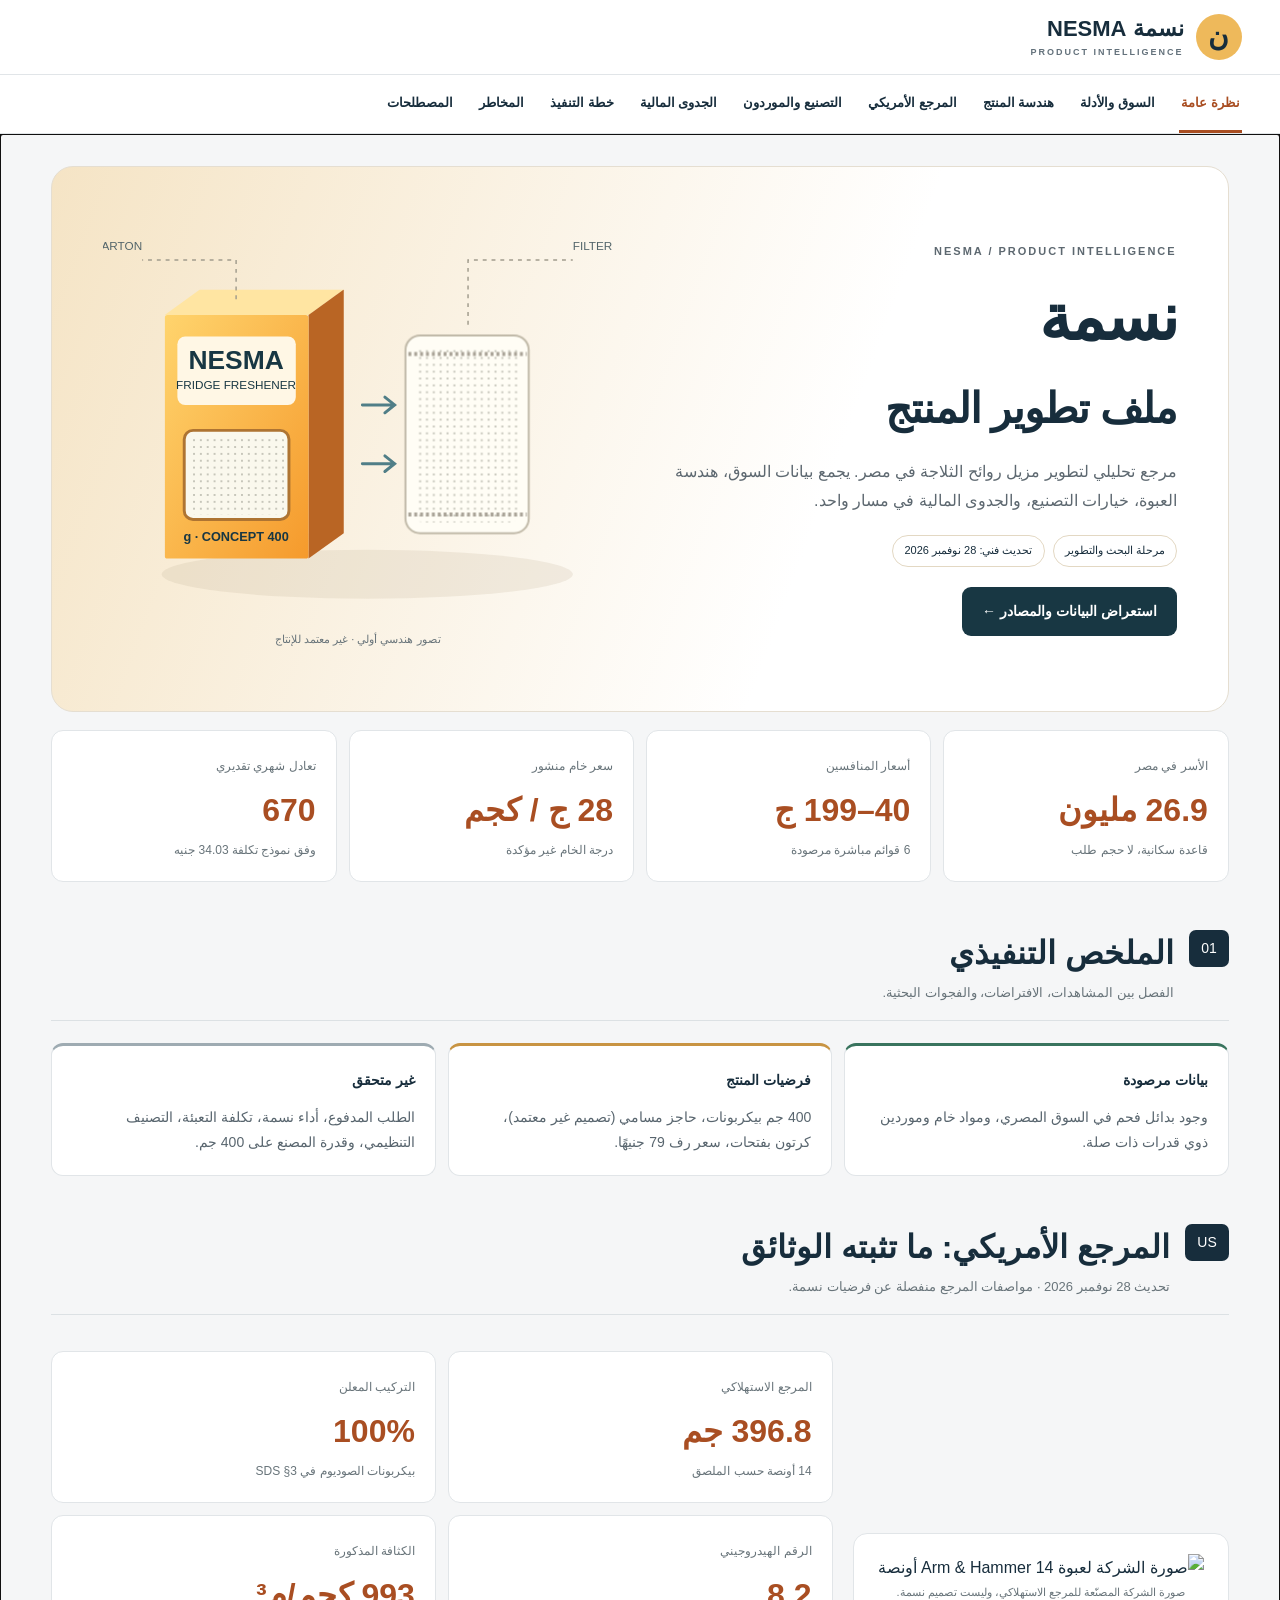
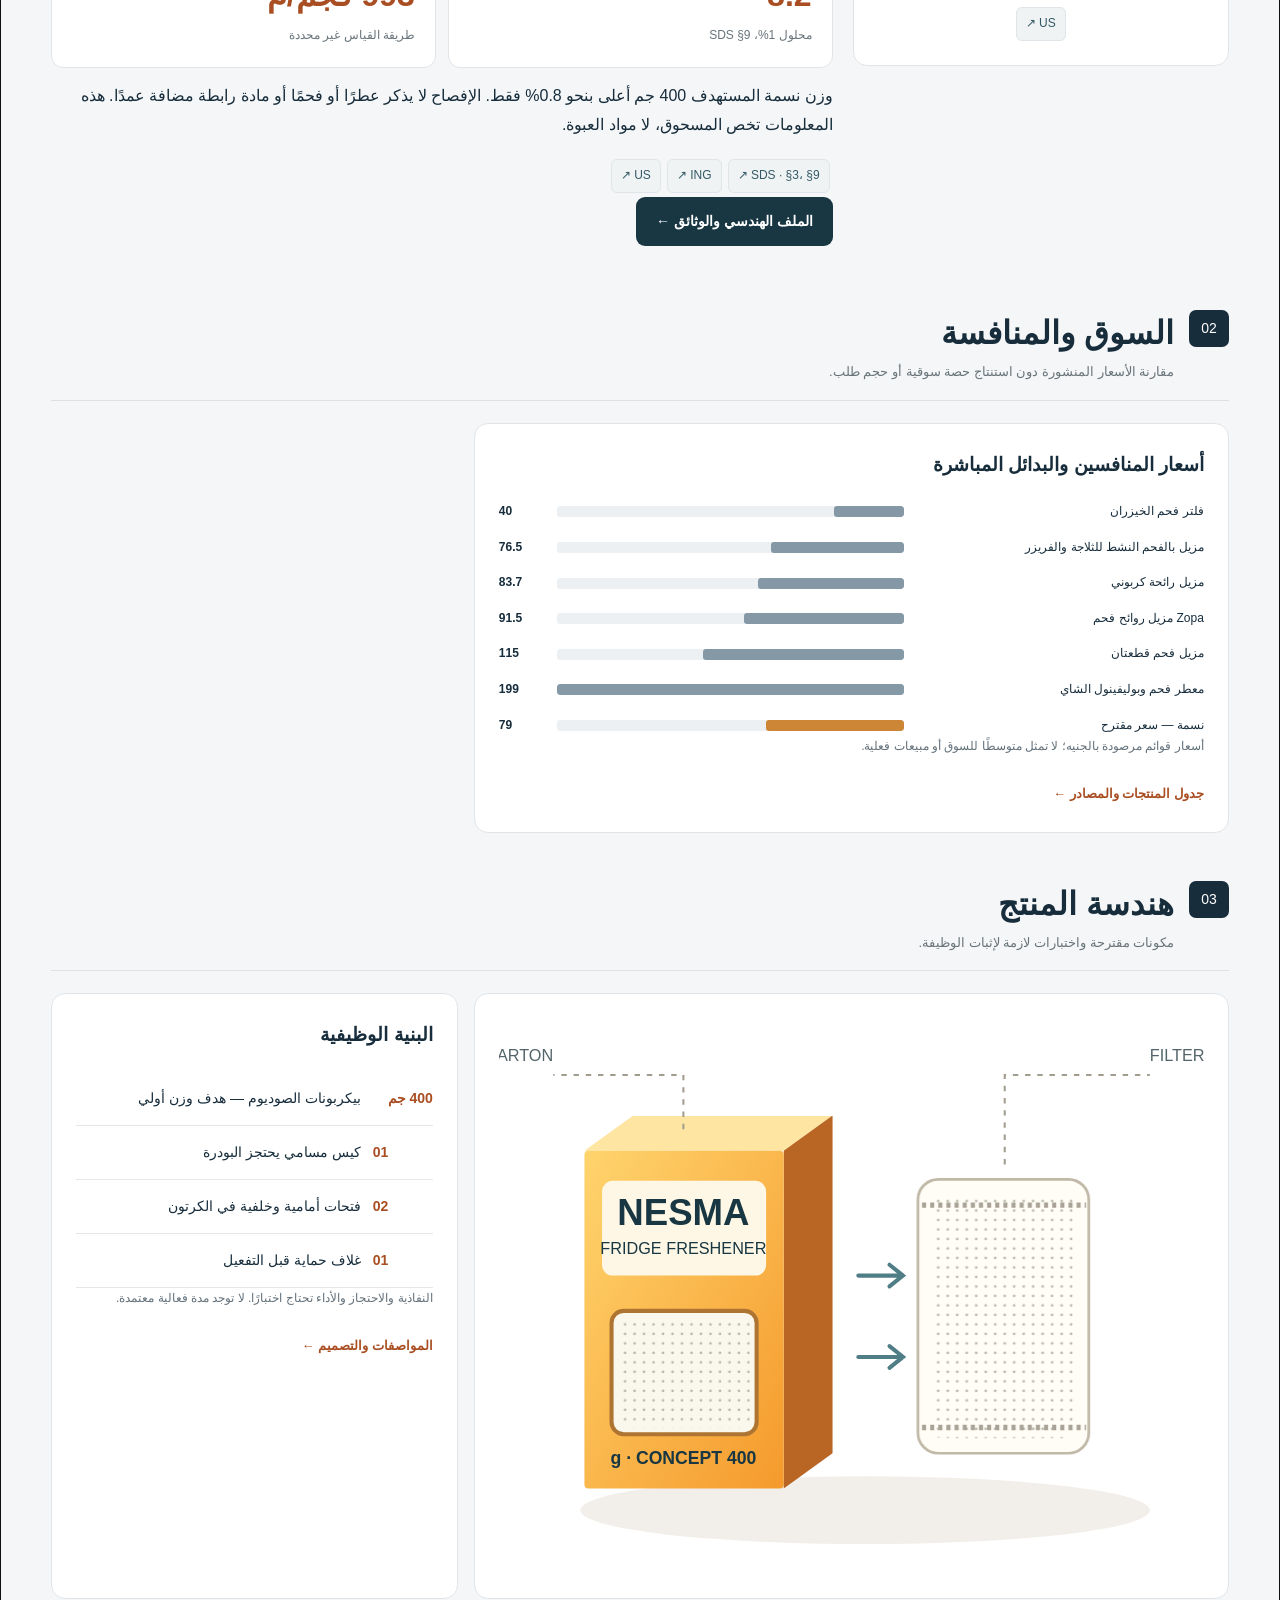
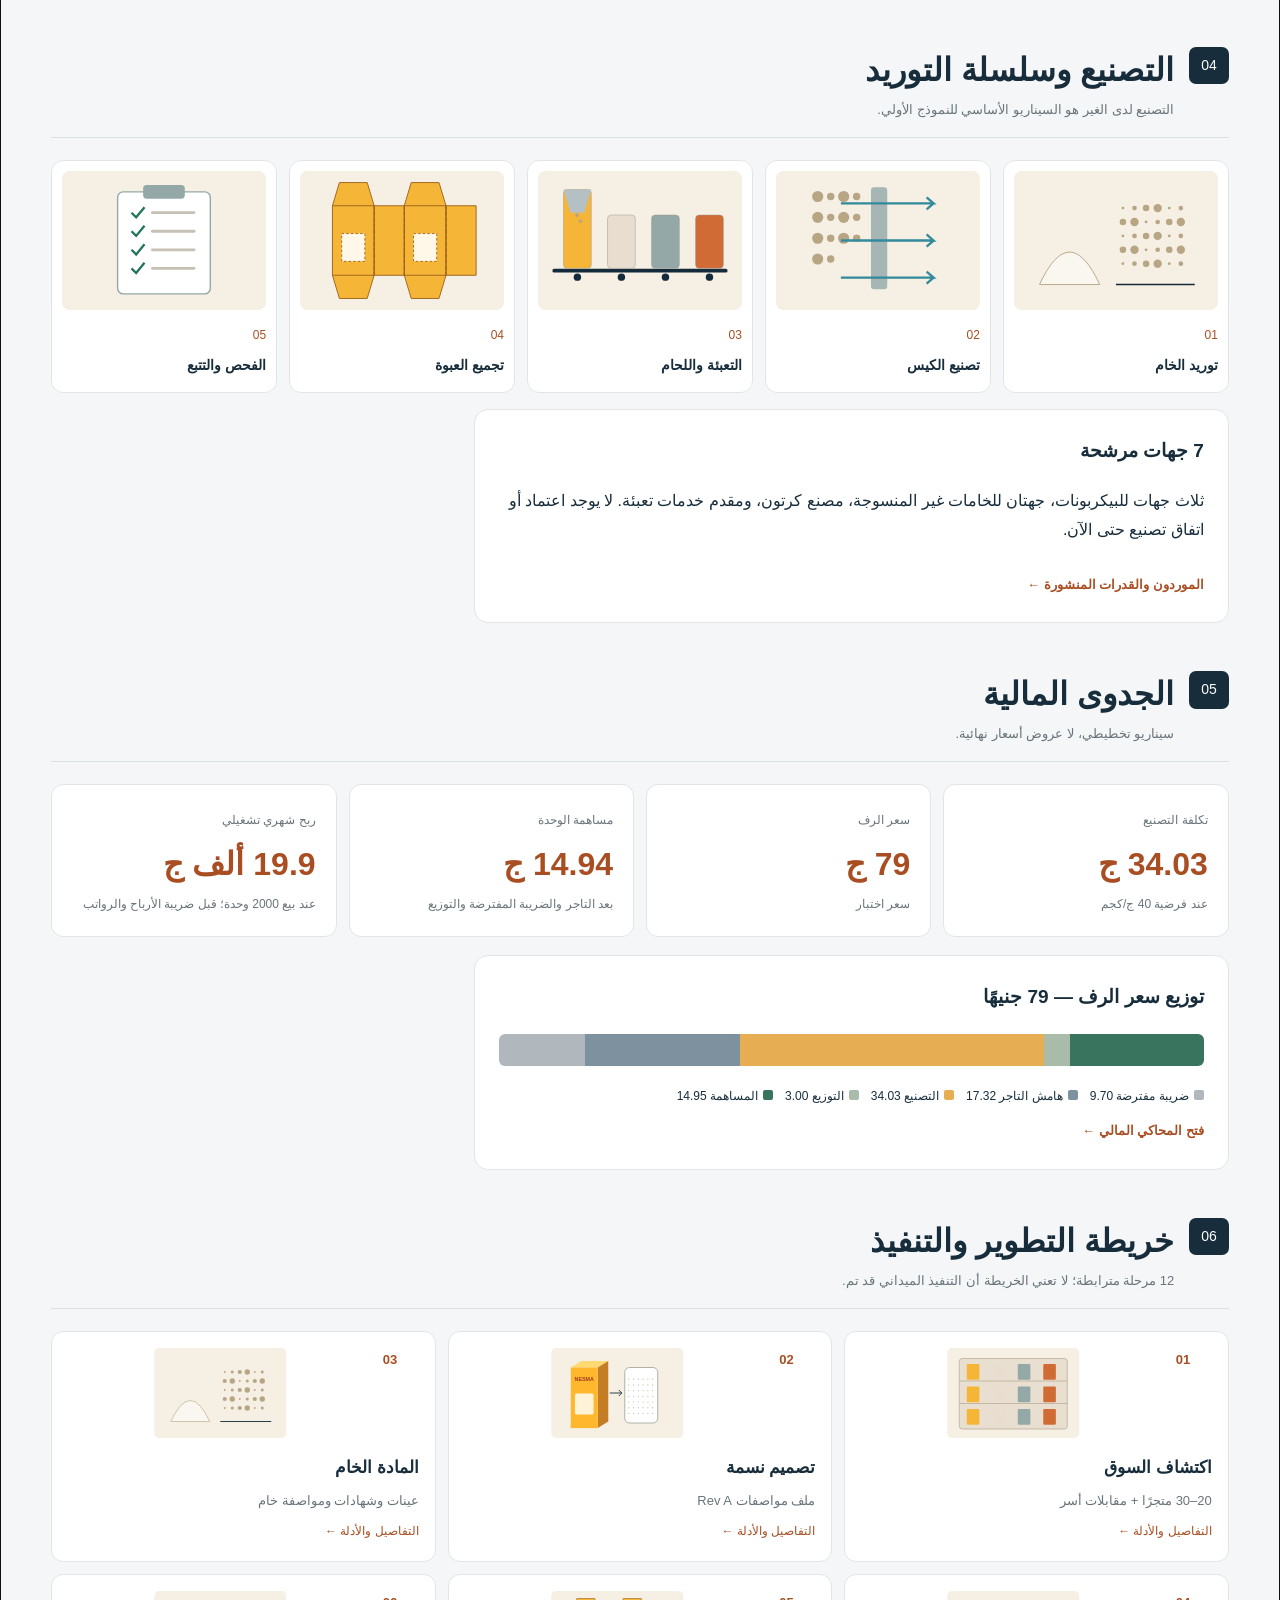
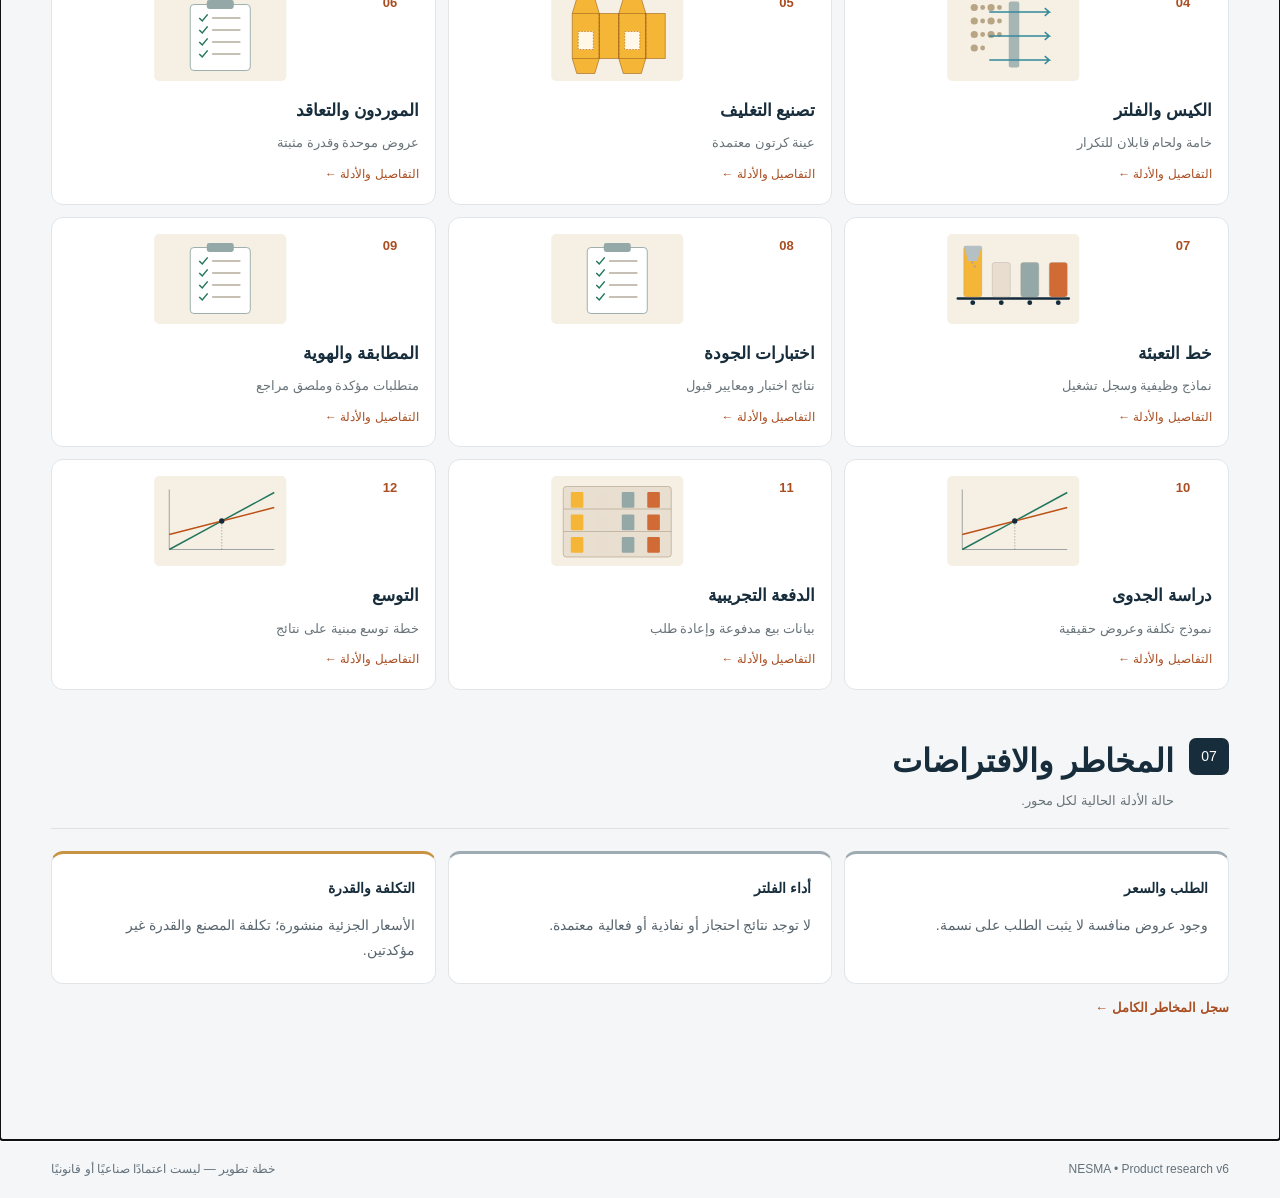
==== commit d83e5070: "Load new technical evidence and refresh cached scripts" ====
--- a/index.html
+++ b/index.html
@@ -1,3 +1,3 @@
 <!doctype html>
-<html lang="ar" dir="rtl"><head><meta charset="utf-8"><meta name="viewport" content="width=device-width,initial-scale=1"><meta name="theme-color" content="#132a39"><title>نسمة | خريطة بناء المنتج</title><link rel="stylesheet" href="./style.css?v=portal-5"><script defer src="./lessons.js?v=portal-5"></script><script defer src="./curriculum.js?v=portal-5"></script><script defer src="./academy.js?v=portal-5"></script><script defer src="./journey-data.js?v=portal-5"></script><script defer src="./journey.js?v=portal-5"></script><script defer src="./research-data.js?v=portal-5"></script><script defer src="./research.js?v=portal-5"></script><script defer src="./portal.js?v=portal-5"></script><script defer src="./app.js?v=portal-5"></script></head>
-<body><a href="#main" class="skip">انتقل للمحتوى</a><header><a class="brand" href="#home"><span class="logo">ن</span><span>نسمة <bdi>NESMA</bdi><small>PRODUCT INTELLIGENCE</small></span></a><button id="menu" aria-expanded="false" aria-controls="nav" class="mobile">☰ الخريطة</button><div class="progress"><span id="progress-text">0 / 48</span><div><i id="progress-bar"></i></div></div></header><div class="layout"><aside id="nav" aria-label="مراحل المشروع"><div class="side-intro">من الفكرة إلى أول منتج مصري</div><div id="navigation"></div><p class="side-note">خطة عمل مبدئية • الأرقام تقديرية • حالة المهام محفوظة على جهازك فقط</p></aside><main id="main" tabindex="-1"></main></div><footer>NESMA • Product research v5 <span>خطة تطوير — ليست اعتمادًا صناعيًا أو قانونيًا</span></footer><noscript>يرجى تفعيل JavaScript لعرض خريطة التنفيذ والحاسبات.</noscript></body></html>+<html lang="ar" dir="rtl"><head><meta charset="utf-8"><meta name="viewport" content="width=device-width,initial-scale=1"><meta name="theme-color" content="#132a39"><title>نسمة | خريطة بناء المنتج</title><link rel="stylesheet" href="./style.css?v=technical-6"><script defer src="./lessons.js?v=technical-6"></script><script defer src="./curriculum.js?v=technical-6"></script><script defer src="./academy.js?v=technical-6"></script><script defer src="./journey-data.js?v=technical-6"></script><script defer src="./journey.js?v=technical-6"></script><script defer src="./research-data.js?v=technical-6"></script><script defer src="./research.js?v=technical-6"></script><script defer src="./portal.js?v=technical-6"></script><script defer src="./benchmark.js?v=technical-6"></script><script defer src="./app.js?v=technical-6"></script></head>
+<body><a href="#main" class="skip">انتقل للمحتوى</a><header><a class="brand" href="#home"><span class="logo">ن</span><span>نسمة <bdi>NESMA</bdi><small>PRODUCT INTELLIGENCE</small></span></a><button id="menu" aria-expanded="false" aria-controls="nav" class="mobile">☰ الخريطة</button><div class="progress"><span id="progress-text">0 / 48</span><div><i id="progress-bar"></i></div></div></header><div class="layout"><aside id="nav" aria-label="مراحل المشروع"><div class="side-intro">من الفكرة إلى أول منتج مصري</div><div id="navigation"></div><p class="side-note">خطة عمل مبدئية • الأرقام تقديرية • حالة المهام محفوظة على جهازك فقط</p></aside><main id="main" tabindex="-1"></main></div><footer>NESMA • Product research v6 <span>خطة تطوير — ليست اعتمادًا صناعيًا أو قانونيًا</span></footer><noscript>يرجى تفعيل JavaScript لعرض خريطة التنفيذ والحاسبات.</noscript></body></html>
--- a/style.css
+++ b/style.css
@@ -4,4 +4,5 @@
 :root{--paper:#f7f5ef;--ink:#183743;--orange:#a94e22;--sun:#eeb95b;--line:#e2ddd2}body{font-family:Tahoma,Arial,sans-serif}header{padding:14px 3vw}.layout{grid-template-columns:238px minmax(0,1fr)}aside{padding:22px 14px;background:#fdfbf6}.project-nav-link{display:block;padding:9px 11px;border-radius:8px;text-decoration:none;font-size:13px;margin:3px 0}.project-nav-link span{display:inline-block;color:var(--orange);font-size:11px;margin-left:8px}.project-nav-link:hover{background:#eee7d8}.nav-label{font-size:11px;font-weight:bold;color:#737b77;margin:22px 10px 6px}.project-hero{display:grid;grid-template-columns:1.05fr .95fr;align-items:center;gap:28px;padding:clamp(22px,4vw,52px);background:#fffdf7;border:1px solid var(--line);border-radius:26px;overflow:hidden}.project-hero h1{font-size:clamp(34px,4.2vw,60px);line-height:1.4;margin:16px 0}.project-hero p,.project-stage-hero p{color:#596963;font-size:16px;line-height:2}.project-hero figure{margin:0}.project-hero svg{width:100%;height:auto;display:block}.project-hero figcaption{font-size:11px;color:#6e756e;text-align:center}.project-kicker{font-size:12px;color:#50765e;font-weight:bold}.project-kicker i{display:inline-block;width:8px;height:8px;border-radius:50%;background:#50765e;margin-left:5px}.project-primary,.project-outline{display:inline-flex;align-items:center;justify-content:center;text-decoration:none;font-size:14px;font-weight:bold;border-radius:9px;padding:12px 20px;min-height:44px}.project-primary{background:#183743;color:#fff}.project-outline{border:1px solid #c6c8bc;background:#fffdf7;color:#183743}.project-primary:hover,.project-outline:hover{filter:brightness(.96)}.project-metrics{display:grid;grid-template-columns:repeat(4,1fr);border:1px solid var(--line);border-radius:15px;background:#fff;margin:18px 0 40px}.project-metrics>div{padding:20px 14px;border-left:1px solid var(--line)}.project-metrics>div:last-child{border-left:none}.project-metrics strong{display:block;font-size:clamp(16px,1.6vw,24px);line-height:1.5}.project-metrics small{font-size:12px;color:#63716b}.project-section{margin:42px 0}.project-section-heading{display:flex;justify-content:space-between;align-items:start;gap:20px}.project-section-heading h2{font-size:30px;margin:4px 0}.project-section-heading p{font-size:14px;color:#63716b;max-width:650px}.project-count{font-size:12px;white-space:nowrap;color:#68756d;padding-top:20px}.journey-list{position:relative;display:grid;gap:12px}.journey-list:before{content:'';position:absolute;right:23px;top:20px;bottom:20px;width:2px;background:#d9c49b}.journey-row{position:relative;display:grid;grid-template-columns:48px 132px minmax(0,1fr) 85px;align-items:center;gap:16px;padding:18px 10px 18px 18px;background:#fff;border:1px solid var(--line);border-radius:15px;text-decoration:none;transition:transform .18s,border-color .18s}.journey-row:hover{transform:translateY(-2px);border-color:#d1a45f}.journey-number{z-index:1;background:#f2dfbc;border:4px solid #fff;width:40px;height:40px;display:grid;place-items:center;border-radius:50%;font-size:13px;font-weight:bold;direction:ltr}.journey-art svg{display:block;width:100%;height:auto}.journey-copy small{font-size:11px;color:var(--orange);font-weight:bold}.journey-copy h3{font-size:21px;margin:4px 0}.journey-copy p{font-size:13px;line-height:1.9;color:#64706b;margin:5px 0}.output-label{font-size:12px;color:#40745b;font-weight:bold}.journey-status{display:grid;gap:8px;color:#65716b;font-size:11px;text-align:left}.journey-status span:first-child{direction:ltr;font-size:16px;font-weight:bold;color:#183743}.stage-breadcrumb{font-size:13px;color:#63716b;margin:0 0 18px}.project-stage-hero{display:grid;grid-template-columns:1.1fr .9fr;gap:28px;align-items:center;background:#fffdf7;border:1px solid var(--line);border-radius:22px;padding:30px}.project-stage-hero svg{display:block;width:100%;height:auto}.project-stage-hero h1{margin:0 0 14px;font-size:clamp(30px,3vw,46px)}.project-gate{display:grid;grid-template-columns:1fr 1fr;gap:20px;background:#eaf0e9;border:1px solid #d8e2d7;padding:22px;border-radius:14px;margin:20px 0 38px}.project-gate small,.step-meta small{display:block;font-size:11px;color:#5f7568;margin-bottom:5px}.project-gate strong{display:block;font-size:16px}.stage-heading{margin:28px 0 18px}.execution-steps{display:grid;gap:20px}.execution-step{display:grid;grid-template-columns:54px 1fr;gap:16px;align-items:start;background:#fff;padding:24px;border:1px solid var(--line);border-radius:16px}.step-index{direction:ltr;background:#f3e2c4;color:#805125;border-radius:9px;padding:8px;text-align:center;font-size:13px;font-weight:bold}.step-content h3{font-size:22px;margin:0 0 10px}.step-content>p{font-size:15px;line-height:2;margin-bottom:18px}.step-meta{display:grid;grid-template-columns:1fr 1fr;gap:12px;padding:14px;background:#f7f5ef;border-radius:10px}.step-meta strong{font-size:13px;display:block}.context-terms{display:grid;gap:8px;margin:16px 0}.context-terms details{border:1px solid #e5dfd1;border-radius:8px;padding:10px 12px;background:#fffdf8;font-size:13px}.context-terms summary{cursor:pointer;color:#805125;font-weight:bold}.context-terms details p{margin:8px 0 0;font-weight:normal}.term-link{font-size:12px;color:#805125}.project-check{border-top:1px solid var(--line);border-bottom:none;padding-top:16px;font-size:13px}.hero-pack,.hero-sachet{animation:arrive .7s ease-out both}.hero-sachet{animation-delay:.12s}@keyframes arrive{from{opacity:.2;transform:translateY(10px)}to{opacity:1;transform:translateY(0)}}@media(max-width:800px){.layout{display:block}.project-hero,.project-stage-hero{grid-template-columns:1fr;padding:22px}.project-metrics{grid-template-columns:1fr 1fr}.project-metrics>div:nth-child(2){border-left:none}.project-metrics>div:nth-child(-n+2){border-bottom:1px solid var(--line)}.project-section-heading{display:block}.journey-row{grid-template-columns:36px 76px minmax(0,1fr);gap:10px;padding:12px}.journey-number{width:34px;height:34px}.journey-copy h3{font-size:17px}.journey-copy p{font-size:12px}.journey-status{grid-column:3;text-align:right;display:flex;justify-content:space-between}.journey-list:before{right:28px}.project-gate,.step-meta{grid-template-columns:1fr}.execution-step{grid-template-columns:1fr;padding:18px;gap:10px}.step-index{justify-self:start}.step-content h3{font-size:20px}.project-count{display:block;padding:0 0 12px}}
 .research-panel{background:#fff;border:1px solid var(--line);border-top:4px solid #50765e;border-radius:16px;padding:clamp(18px,3vw,30px);margin:24px 0 36px}.research-panel h2{font-size:clamp(22px,3vw,30px)}.research-panel h3{margin-top:18px}.research-facts,.supplier-grid{display:grid;grid-template-columns:repeat(auto-fit,minmax(220px,1fr));gap:12px;margin:18px 0}.research-facts article{padding:16px;background:#f4f6f0;border-radius:10px;border:1px solid #e2e8dd}.research-facts h3{margin:0 0 6px;font-size:16px}.research-facts p,.supplier-grid p{font-size:14px;line-height:1.9}.evidence-link{display:block;font-size:11px;color:#356d65;overflow-wrap:anywhere;margin:7px 0}.research-gap{background:#fff4df;border-right:3px solid #d8a150;padding:13px;margin:16px 0;font-size:14px}.price-evidence{display:grid;gap:9px;margin:18px 0}.price-evidence>div{display:grid;grid-template-columns:minmax(100px,1fr) minmax(60px,1fr) 80px;align-items:center;gap:10px;font-size:12px}.supplier-grid strong{font-size:14px;display:block;margin-bottom:10px}
 /* Editorial research portal */
-body{background:#f5f6f7;color:#172d3c;font-family:Tahoma,Arial,sans-serif}header{background:#fff;border-bottom:1px solid #e1e5e8}.layout{display:block;max-width:1440px}aside{position:sticky;top:74px;z-index:8;height:auto;width:100%;padding:0 3vw;background:#fff;border:0;border-bottom:1px solid #e1e5e8;overflow:auto}aside .side-intro,aside .side-note{display:none}#navigation{display:flex;gap:22px;white-space:nowrap;align-items:center}.portal-nav-link{display:block;padding:16px 2px;text-decoration:none;font-size:13px;font-weight:bold;border-bottom:3px solid transparent}.portal-nav-link.active{background:transparent!important;color:#a94e22;border-bottom-color:#a94e22}main{max-width:1320px;padding:32px 4vw 70px}.progress{display:none}.portal-hero{display:grid;grid-template-columns:1.05fr 1fr;gap:30px;align-items:center;background:linear-gradient(110deg,#f5e4c5,#fff 65%);border:1px solid #e5ded1;border-radius:22px;padding:clamp(24px,4vw,56px);overflow:hidden}.portal-overline{font-size:11px;letter-spacing:2px;color:#a94e22;font-weight:bold}.portal-hero h1{font-size:clamp(36px,5vw,66px);line-height:1.3;letter-spacing:-2px;margin:15px 0}.portal-hero h1 span{font-size:.65em;letter-spacing:-1px}.portal-hero-copy>p{max-width:600px;color:#5d6870}.portal-pills{display:flex;flex-wrap:wrap;gap:8px;margin:20px 0}.portal-pills span{background:#fff;border:1px solid #e3d8c3;padding:5px 11px;border-radius:20px;font-size:11px}.portal-hero-art{margin:0}.portal-hero-art svg,.portal-panel svg{width:100%;height:auto;display:block}.portal-hero-art figcaption,.portal-photo figcaption{font-size:11px;color:#68747a;padding:10px;text-align:center}.portal-kpis{display:grid;grid-template-columns:repeat(4,minmax(0,1fr));gap:12px;margin:18px 0}.portal-kpi{background:#fff;border:1px solid #e1e5e8;border-radius:12px;padding:20px;min-width:0}.portal-kpi small{color:#68747a;font-size:12px}.portal-kpi strong{display:block;font-size:clamp(20px,2.5vw,32px);line-height:1.5;color:#a94e22;margin:6px 0}.portal-kpi p{font-size:12px;color:#68747a;margin:0}.portal-section{margin:48px 0}.portal-section-head{display:flex;align-items:flex-start;gap:15px;margin-bottom:22px;border-bottom:1px solid #dce1e4;padding-bottom:16px}.section-no{font-size:14px;background:#172d3c;color:#fff;border-radius:7px;padding:6px 12px;direction:ltr}.portal-section-head h2{font-size:clamp(23px,3vw,32px);margin:0}.portal-section-head p{font-size:13px;color:#68747a;margin:4px 0 0}.portal-status-grid{display:grid;grid-template-columns:repeat(3,1fr);gap:12px}.portal-status{background:#fff;border:1px solid #e1e5e8;border-radius:12px;padding:20px;border-top:3px solid #9eabb2}.portal-status.observed{border-top-color:#39745e}.portal-status.assumed{border-top-color:#c89443}.portal-status span{font-weight:bold;font-size:14px}.portal-status p{margin:10px 0 0;font-size:14px;color:#58656e}.portal-split{display:grid;grid-template-columns:1.3fr .7fr;gap:16px;align-items:stretch;margin:16px 0}.portal-panel{background:#fff;border:1px solid #e1e5e8;border-radius:14px;padding:24px;min-width:0}.portal-panel h3{font-size:19px}.portal-photo{margin:0;background:#fff;border:1px solid #e1e5e8;border-radius:14px;overflow:hidden;display:flex;flex-direction:column}.portal-photo img{width:100%;height:100%;min-height:220px;max-height:360px;object-fit:cover;flex:1}.portal-photo.image-unavailable{display:none}.portal-bars{display:grid;gap:14px}.portal-bar{display:grid;grid-template-columns:minmax(105px,1fr) minmax(50px,1.2fr) 48px;align-items:center;gap:10px;font-size:12px}.portal-bar>div{height:11px;background:#edf0f2;border-radius:3px;overflow:hidden}.portal-bar i{display:block;height:100%;background:#8499a5;border-radius:3px;animation:portal-grow .6s ease-out;transform-origin:right}.portal-bar.proposed i{background:#cd8636}.portal-bar bdi{text-align:left;font-weight:bold}.portal-link{display:inline-block;color:#a94e22;font-weight:bold;font-size:13px;margin-top:12px;text-decoration:none}.portal-link:hover{text-decoration:underline}.portal-anatomy{display:flex;gap:12px;align-items:center;border-bottom:1px solid #e5e8ea;padding:14px 0;font-size:14px}.portal-anatomy bdi{font-weight:bold;color:#a94e22;min-width:60px}.portal-process{display:grid;grid-template-columns:repeat(5,1fr);gap:12px}.portal-process article{background:#fff;border:1px solid #e1e5e8;border-radius:12px;overflow:hidden;padding:10px}.portal-process svg{width:100%;height:auto}.portal-process small{color:#a94e22;font-size:12px}.portal-process h3{font-size:14px;margin:4px 0}.portal-stack{display:flex;direction:ltr;height:32px;border-radius:6px;overflow:hidden;margin:20px 0}.portal-stack i{display:block}.portal-legend{display:flex;flex-wrap:wrap;gap:12px;font-size:12px}.portal-legend i{display:inline-block;width:10px;height:10px;margin-left:5px;border-radius:2px}.portal-roadmap{display:grid;grid-template-columns:repeat(3,minmax(0,1fr));gap:12px}.portal-roadmap>a{display:grid;grid-template-columns:36px 1fr;gap:10px;background:#fff;border:1px solid #e1e5e8;border-radius:12px;padding:16px;text-decoration:none;align-items:start}.portal-roadmap>a:hover{border-color:#c89443}.route-num{font-size:13px;color:#a94e22;font-weight:bold;direction:ltr}.route-visual svg{width:100%;height:90px;display:block}.portal-roadmap>a>div:last-child{grid-column:1/-1}.portal-roadmap h3{font-size:17px;margin:5px 0}.portal-roadmap p{font-size:13px;color:#68747a;margin:4px 0}.portal-roadmap small{color:#a94e22;font-size:12px}.portal-risk-grid{display:grid;grid-template-columns:repeat(3,1fr);gap:12px}.project-stage-hero,.research-panel,.execution-step,.visual,.card{border-color:#e1e5e8}.project-gate{background:#f1f3f4;border-color:#e1e5e8}.research-facts article{background:#f5f7f8;border-color:#e1e5e8}.research-panel{border-top-color:#8499a5}.research-gap,.note{background:#f9f4e9}.project-check{display:none}@keyframes portal-grow{from{transform:scaleX(0)}to{transform:scaleX(1)}}@media(max-width:800px){aside{display:block;position:sticky;top:70px;width:100%;height:auto;box-shadow:none}#navigation{gap:18px}.portal-nav-link{padding:12px 0;font-size:12px}.mobile{display:none}.portal-hero,.portal-split{grid-template-columns:1fr}.portal-kpis{grid-template-columns:repeat(2,minmax(0,1fr))}.portal-status-grid,.portal-risk-grid{grid-template-columns:1fr}.portal-roadmap{grid-template-columns:repeat(2,minmax(0,1fr))}.portal-process{grid-template-columns:repeat(2,1fr)}.portal-panel{padding:16px}.portal-section{margin:30px 0}.portal-photo img{max-height:240px}.portal-kpi{padding:14px}}+body{background:#f5f6f7;color:#172d3c;font-family:Tahoma,Arial,sans-serif}header{background:#fff;border-bottom:1px solid #e1e5e8}.layout{display:block;max-width:1440px}aside{position:sticky;top:74px;z-index:8;height:auto;width:100%;padding:0 3vw;background:#fff;border:0;border-bottom:1px solid #e1e5e8;overflow:auto}aside .side-intro,aside .side-note{display:none}#navigation{display:flex;gap:22px;white-space:nowrap;align-items:center}.portal-nav-link{display:block;padding:16px 2px;text-decoration:none;font-size:13px;font-weight:bold;border-bottom:3px solid transparent}.portal-nav-link.active{background:transparent!important;color:#a94e22;border-bottom-color:#a94e22}main{max-width:1320px;padding:32px 4vw 70px}.progress{display:none}.portal-hero{display:grid;grid-template-columns:1.05fr 1fr;gap:30px;align-items:center;background:linear-gradient(110deg,#f5e4c5,#fff 65%);border:1px solid #e5ded1;border-radius:22px;padding:clamp(24px,4vw,56px);overflow:hidden}.portal-overline{font-size:11px;letter-spacing:2px;color:#a94e22;font-weight:bold}.portal-hero h1{font-size:clamp(36px,5vw,66px);line-height:1.3;letter-spacing:-2px;margin:15px 0}.portal-hero h1 span{font-size:.65em;letter-spacing:-1px}.portal-hero-copy>p{max-width:600px;color:#5d6870}.portal-pills{display:flex;flex-wrap:wrap;gap:8px;margin:20px 0}.portal-pills span{background:#fff;border:1px solid #e3d8c3;padding:5px 11px;border-radius:20px;font-size:11px}.portal-hero-art{margin:0}.portal-hero-art svg,.portal-panel svg{width:100%;height:auto;display:block}.portal-hero-art figcaption,.portal-photo figcaption{font-size:11px;color:#68747a;padding:10px;text-align:center}.portal-kpis{display:grid;grid-template-columns:repeat(4,minmax(0,1fr));gap:12px;margin:18px 0}.portal-kpi{background:#fff;border:1px solid #e1e5e8;border-radius:12px;padding:20px;min-width:0}.portal-kpi small{color:#68747a;font-size:12px}.portal-kpi strong{display:block;font-size:clamp(20px,2.5vw,32px);line-height:1.5;color:#a94e22;margin:6px 0}.portal-kpi p{font-size:12px;color:#68747a;margin:0}.portal-section{margin:48px 0}.portal-section-head{display:flex;align-items:flex-start;gap:15px;margin-bottom:22px;border-bottom:1px solid #dce1e4;padding-bottom:16px}.section-no{font-size:14px;background:#172d3c;color:#fff;border-radius:7px;padding:6px 12px;direction:ltr}.portal-section-head h2{font-size:clamp(23px,3vw,32px);margin:0}.portal-section-head p{font-size:13px;color:#68747a;margin:4px 0 0}.portal-status-grid{display:grid;grid-template-columns:repeat(3,1fr);gap:12px}.portal-status{background:#fff;border:1px solid #e1e5e8;border-radius:12px;padding:20px;border-top:3px solid #9eabb2}.portal-status.observed{border-top-color:#39745e}.portal-status.assumed{border-top-color:#c89443}.portal-status span{font-weight:bold;font-size:14px}.portal-status p{margin:10px 0 0;font-size:14px;color:#58656e}.portal-split{display:grid;grid-template-columns:1.3fr .7fr;gap:16px;align-items:stretch;margin:16px 0}.portal-panel{background:#fff;border:1px solid #e1e5e8;border-radius:14px;padding:24px;min-width:0}.portal-panel h3{font-size:19px}.portal-photo{margin:0;background:#fff;border:1px solid #e1e5e8;border-radius:14px;overflow:hidden;display:flex;flex-direction:column}.portal-photo img{width:100%;height:100%;min-height:220px;max-height:360px;object-fit:cover;flex:1}.portal-photo.image-unavailable{display:none}.portal-bars{display:grid;gap:14px}.portal-bar{display:grid;grid-template-columns:minmax(105px,1fr) minmax(50px,1.2fr) 48px;align-items:center;gap:10px;font-size:12px}.portal-bar>div{height:11px;background:#edf0f2;border-radius:3px;overflow:hidden}.portal-bar i{display:block;height:100%;background:#8499a5;border-radius:3px;animation:portal-grow .6s ease-out;transform-origin:right}.portal-bar.proposed i{background:#cd8636}.portal-bar bdi{text-align:left;font-weight:bold}.portal-link{display:inline-block;color:#a94e22;font-weight:bold;font-size:13px;margin-top:12px;text-decoration:none}.portal-link:hover{text-decoration:underline}.portal-anatomy{display:flex;gap:12px;align-items:center;border-bottom:1px solid #e5e8ea;padding:14px 0;font-size:14px}.portal-anatomy bdi{font-weight:bold;color:#a94e22;min-width:60px}.portal-process{display:grid;grid-template-columns:repeat(5,1fr);gap:12px}.portal-process article{background:#fff;border:1px solid #e1e5e8;border-radius:12px;overflow:hidden;padding:10px}.portal-process svg{width:100%;height:auto}.portal-process small{color:#a94e22;font-size:12px}.portal-process h3{font-size:14px;margin:4px 0}.portal-stack{display:flex;direction:ltr;height:32px;border-radius:6px;overflow:hidden;margin:20px 0}.portal-stack i{display:block}.portal-legend{display:flex;flex-wrap:wrap;gap:12px;font-size:12px}.portal-legend i{display:inline-block;width:10px;height:10px;margin-left:5px;border-radius:2px}.portal-roadmap{display:grid;grid-template-columns:repeat(3,minmax(0,1fr));gap:12px}.portal-roadmap>a{display:grid;grid-template-columns:36px 1fr;gap:10px;background:#fff;border:1px solid #e1e5e8;border-radius:12px;padding:16px;text-decoration:none;align-items:start}.portal-roadmap>a:hover{border-color:#c89443}.route-num{font-size:13px;color:#a94e22;font-weight:bold;direction:ltr}.route-visual svg{width:100%;height:90px;display:block}.portal-roadmap>a>div:last-child{grid-column:1/-1}.portal-roadmap h3{font-size:17px;margin:5px 0}.portal-roadmap p{font-size:13px;color:#68747a;margin:4px 0}.portal-roadmap small{color:#a94e22;font-size:12px}.portal-risk-grid{display:grid;grid-template-columns:repeat(3,1fr);gap:12px}.project-stage-hero,.research-panel,.execution-step,.visual,.card{border-color:#e1e5e8}.project-gate{background:#f1f3f4;border-color:#e1e5e8}.research-facts article{background:#f5f7f8;border-color:#e1e5e8}.research-panel{border-top-color:#8499a5}.research-gap,.note{background:#f9f4e9}.project-check{display:none}@keyframes portal-grow{from{transform:scaleX(0)}to{transform:scaleX(1)}}@media(max-width:800px){aside{display:block;position:sticky;top:70px;width:100%;height:auto;box-shadow:none}#navigation{gap:18px}.portal-nav-link{padding:12px 0;font-size:12px}.mobile{display:none}.portal-hero,.portal-split{grid-template-columns:1fr}.portal-kpis{grid-template-columns:repeat(2,minmax(0,1fr))}.portal-status-grid,.portal-risk-grid{grid-template-columns:1fr}.portal-roadmap{grid-template-columns:repeat(2,minmax(0,1fr))}.portal-process{grid-template-columns:repeat(2,1fr)}.portal-panel{padding:16px}.portal-section{margin:30px 0}.portal-photo img{max-height:240px}.portal-kpi{padding:14px}}
+.ref-product-grid{display:grid;grid-template-columns:minmax(160px,.65fr) 1.35fr;gap:20px;align-items:center}.ref-photo{margin:0;background:#fff;border:1px solid #e1e5e8;border-radius:14px;padding:20px;text-align:center}.ref-photo img{max-width:100%;height:260px;object-fit:contain}.ref-photo figcaption{font-size:11px;color:#68747a}.ref-kpis,.ref-doc-grid{display:grid;grid-template-columns:repeat(2,minmax(0,1fr));gap:12px;margin:14px 0}.ref-source{display:inline-block;margin:4px 3px;padding:5px 9px;background:#eff3f4;border:1px solid #dfe5e8;border-radius:6px;color:#345965;text-decoration:none;font-size:12px}.ref-icon{display:inline-block;background:#183743;color:white;border-radius:6px;padding:5px 10px;font-size:11px;direction:ltr}.ref-doc-grid h3{margin:12px 0 4px}.ref-doc-grid small{color:#68747a}.ref-doc-grid p{font-size:14px;margin:10px 0}.ref-inline{background:#f0f5f5;border:1px solid #dce6e7;border-radius:12px;padding:18px;margin:18px 0}.ref-inline p{margin:5px 0;font-size:14px}.ref-volume{display:flex;align-items:center;gap:25px;padding:24px 0;justify-content:center}.ref-vessel{height:170px;width:90px;border:3px solid #bd9859;border-radius:6px;display:flex;align-items:flex-end;overflow:hidden;background:#fff9ee}.ref-vessel>div{width:100%;background:radial-gradient(circle,#b8a98b 1px,transparent 2px) 0 0/8px 8px,#e8dfcb;transition:height .3s}.ref-volume strong,.ref-volume small{display:block}.ref-volume strong{font-size:24px;color:#a94e22}.gas-left{animation:gas-left 3s linear infinite}.gas-right{animation:gas-right 3s linear infinite}@keyframes gas-left{0%{transform:translateX(0);opacity:.2}60%{opacity:1}100%{transform:translateX(155px);opacity:0}}@keyframes gas-right{0%{transform:translateX(0);opacity:.2}60%{opacity:1}100%{transform:translateX(-155px);opacity:0}}.ref-air.paused circle{animation-play-state:paused}@media(max-width:800px){.ref-product-grid{grid-template-columns:1fr}.ref-doc-grid{grid-template-columns:1fr}.ref-photo img{height:200px}}@media(prefers-reduced-motion:reduce){.gas-left,.gas-right{animation:none!important}.ref-vessel>div{transition:none!important}}
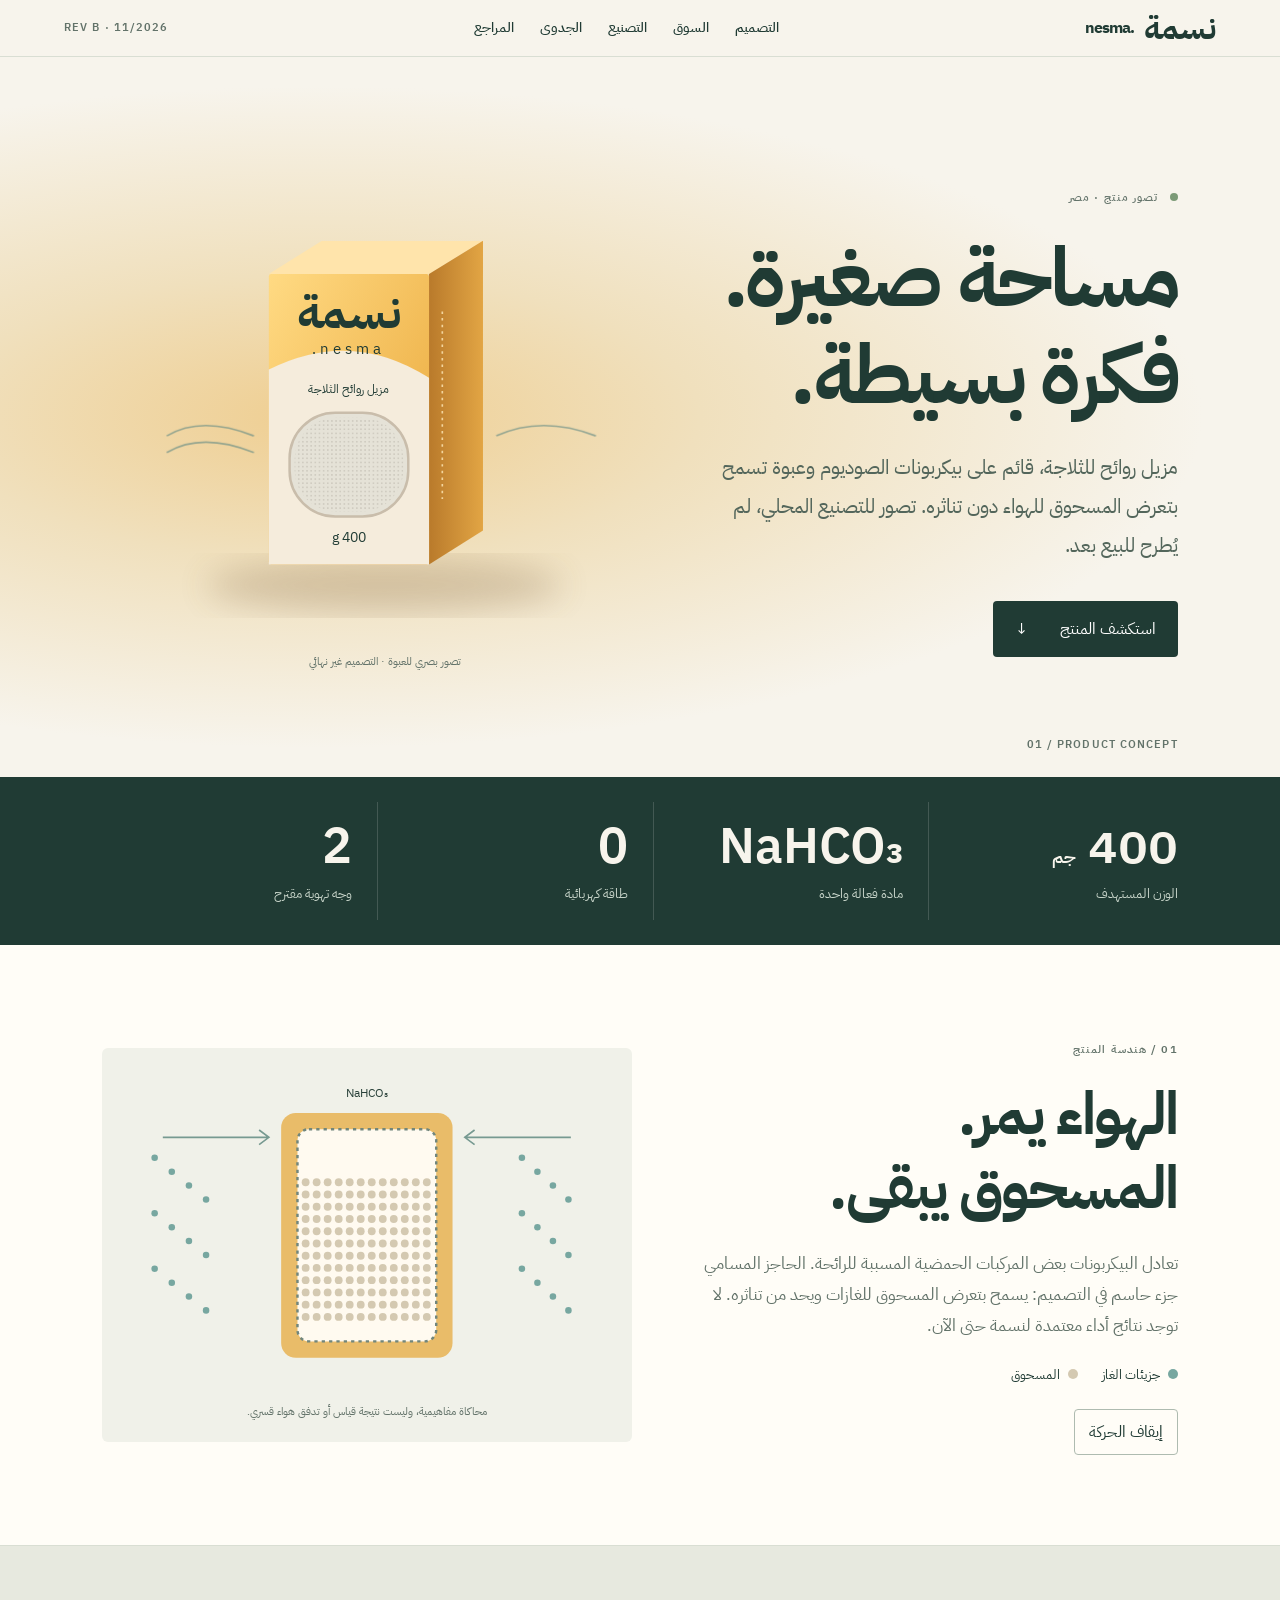
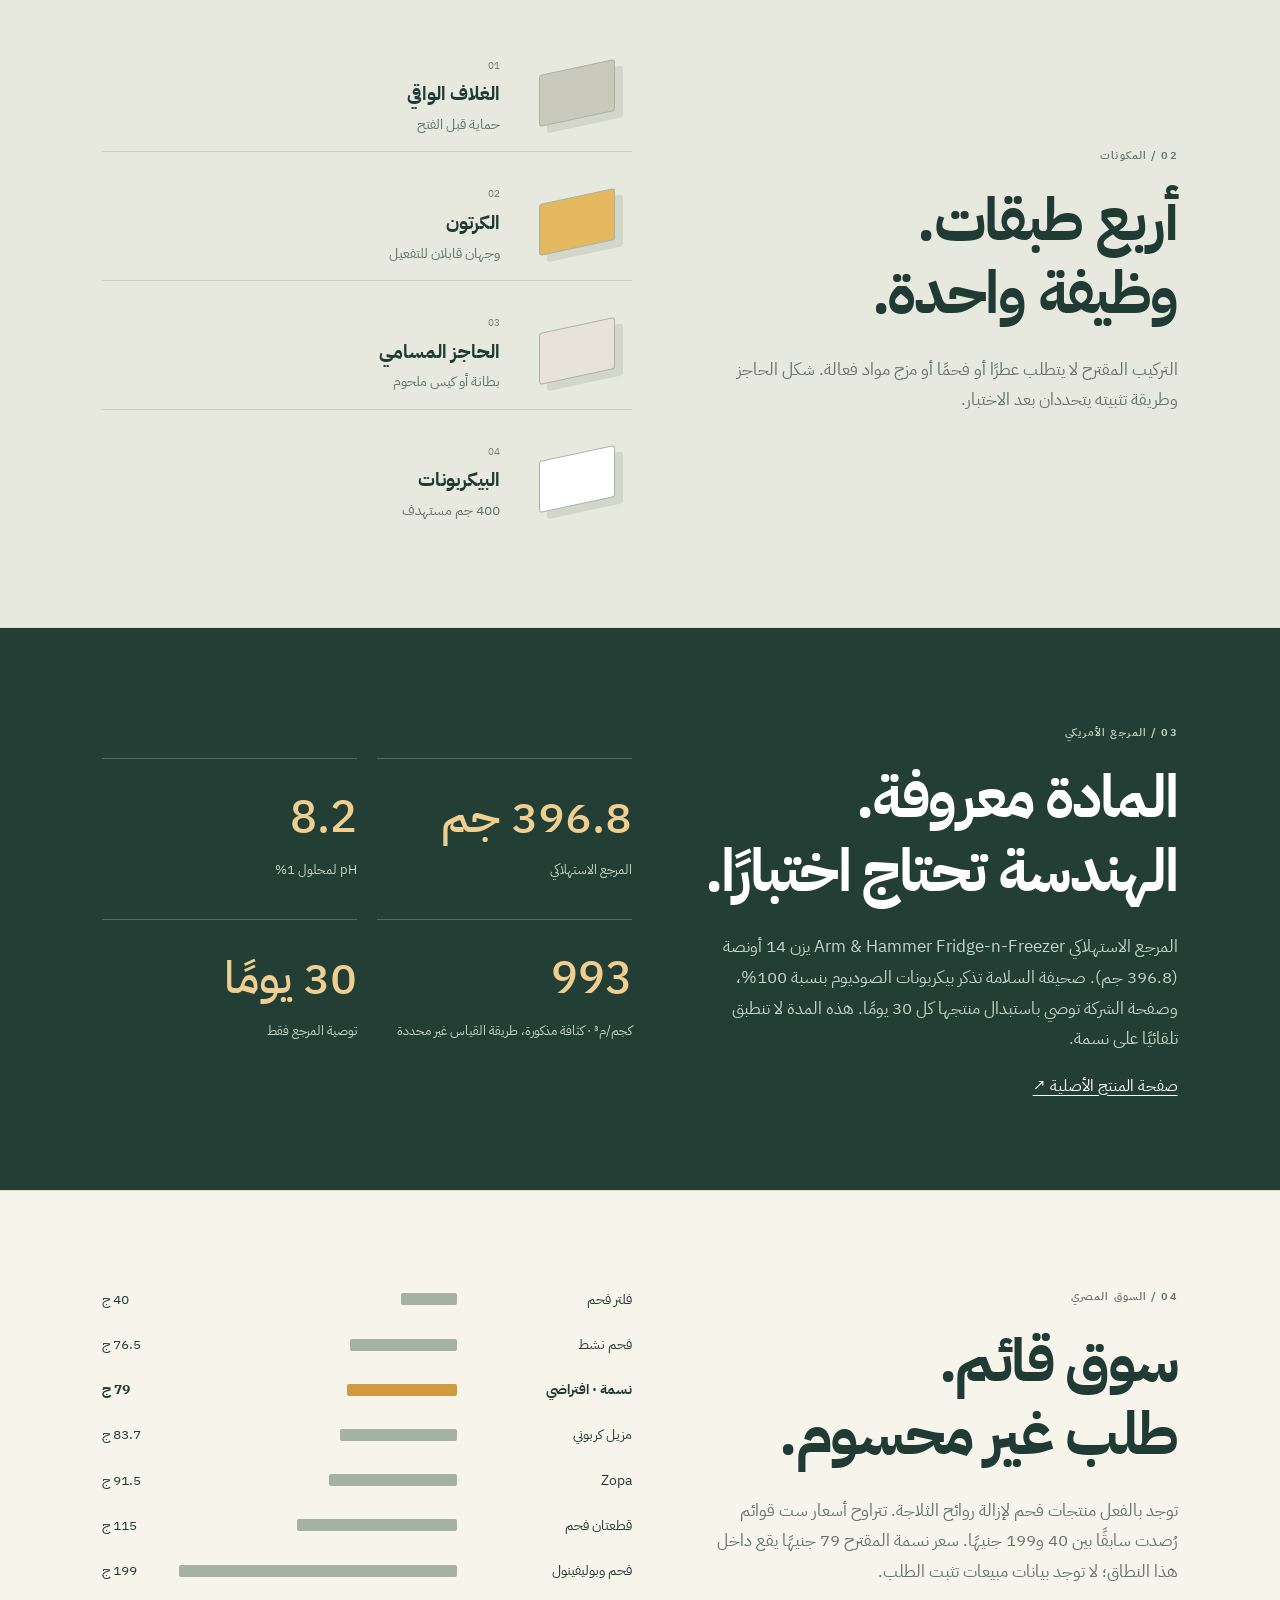
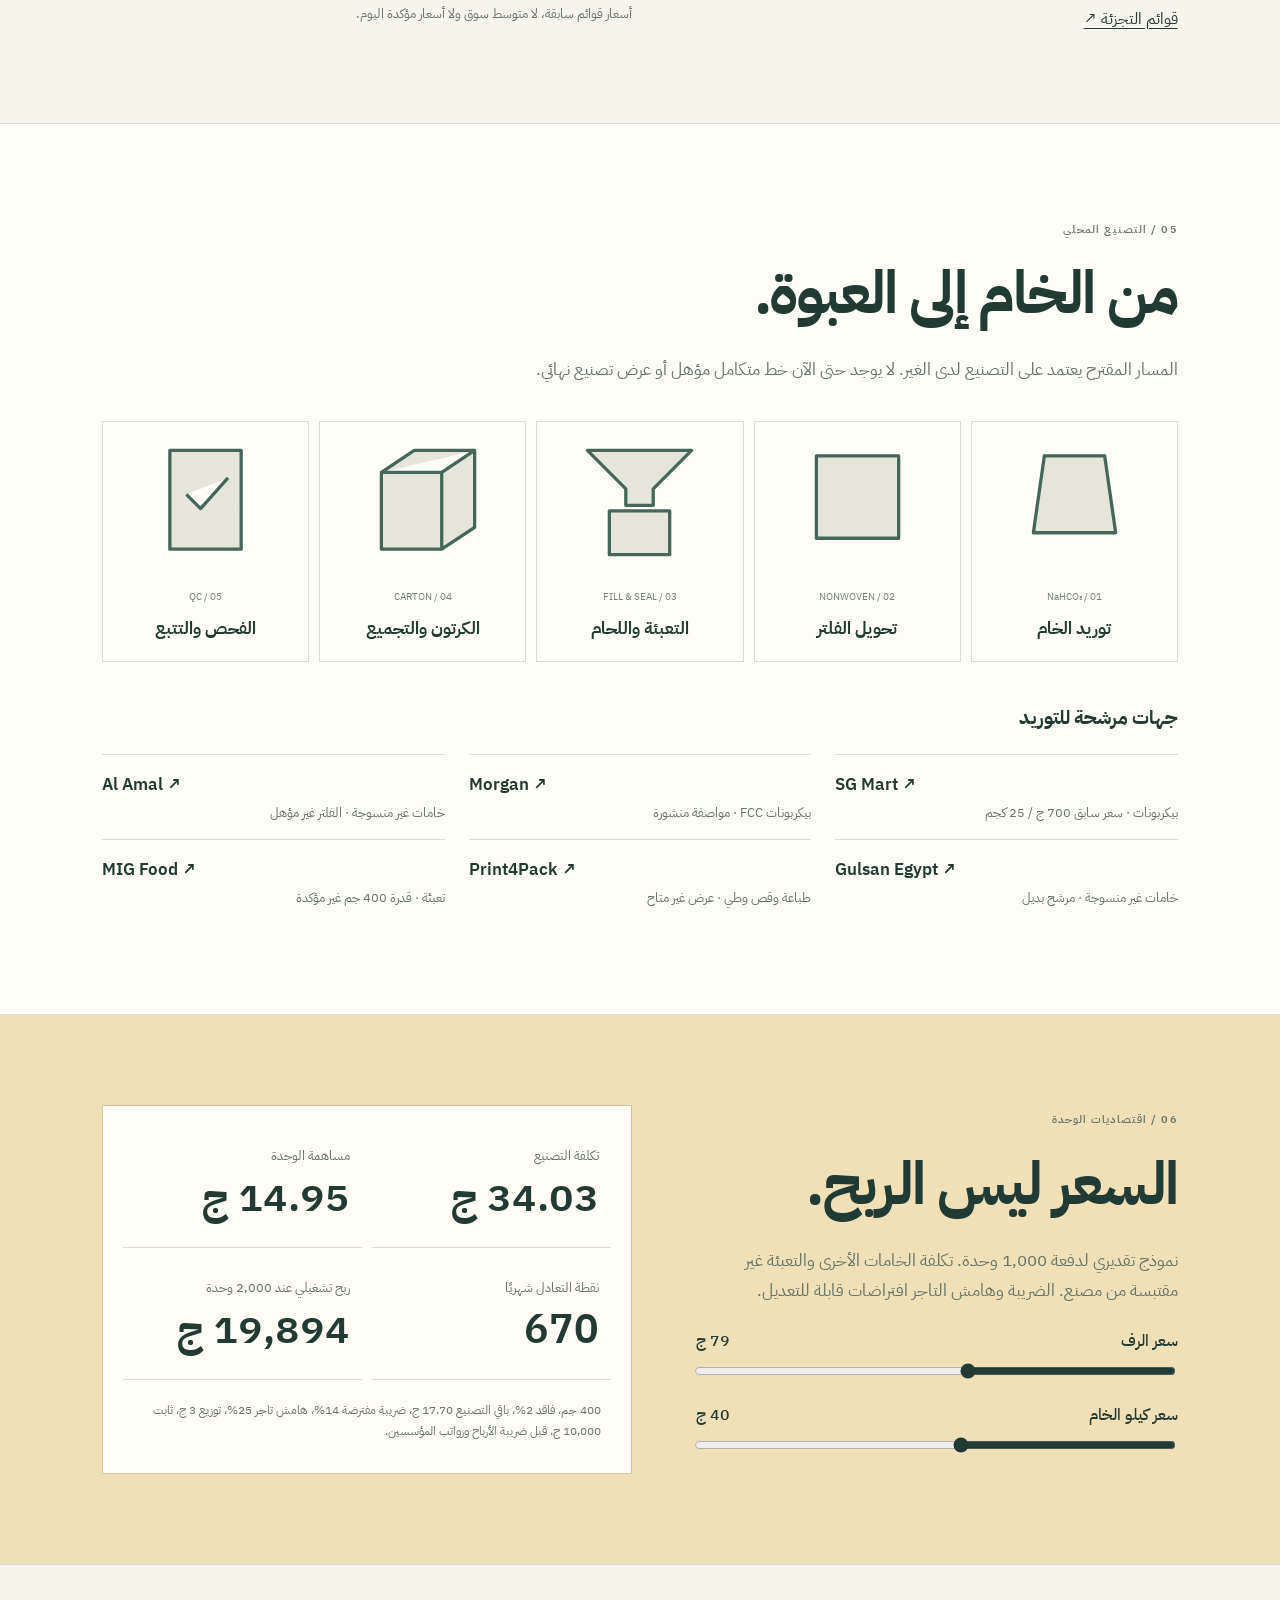
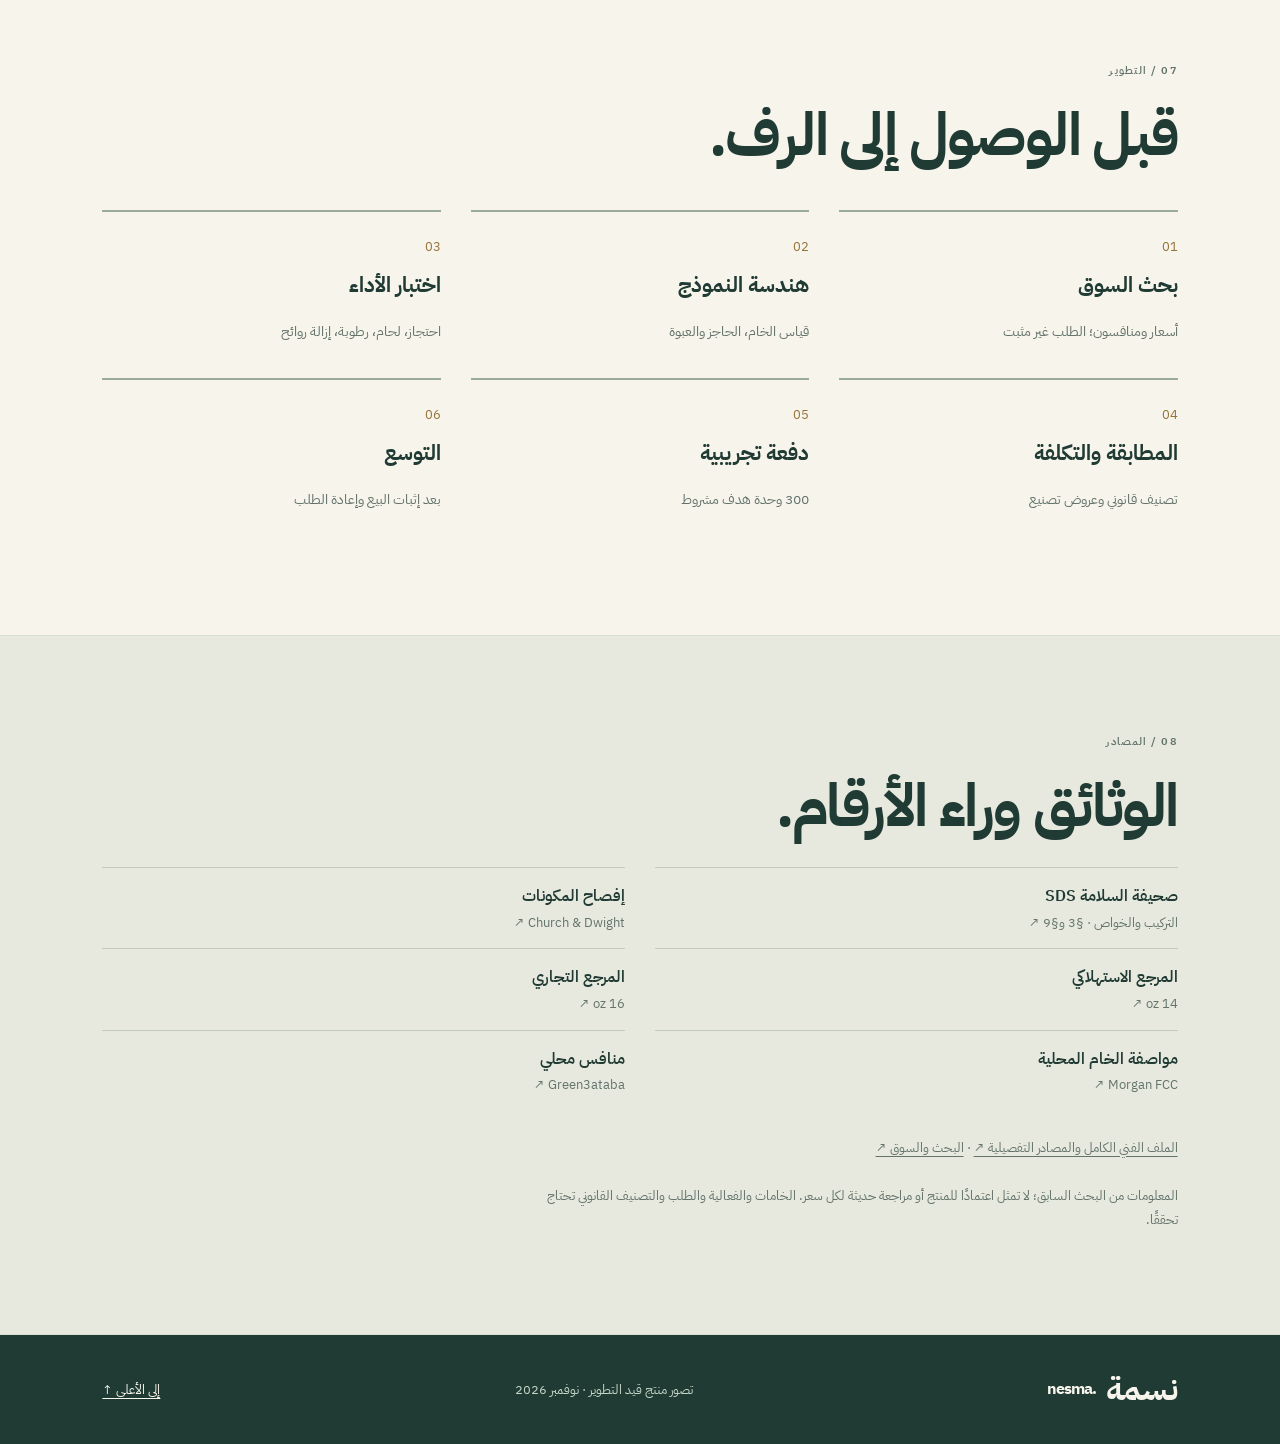
==== commit 5827f1fb: "Make single-page product design the default GitHub Pages homepage" ====
--- a/index.html
+++ b/index.html
@@ -1,3 +1,11 @@
-<!doctype html>
-<html lang="ar" dir="rtl"><head><meta charset="utf-8"><meta name="viewport" content="width=device-width,initial-scale=1"><meta name="theme-color" content="#132a39"><title>نسمة | خريطة بناء المنتج</title><link rel="stylesheet" href="./style.css?v=technical-6"><script defer src="./lessons.js?v=technical-6"></script><script defer src="./curriculum.js?v=technical-6"></script><script defer src="./academy.js?v=technical-6"></script><script defer src="./journey-data.js?v=technical-6"></script><script defer src="./journey.js?v=technical-6"></script><script defer src="./research-data.js?v=technical-6"></script><script defer src="./research.js?v=technical-6"></script><script defer src="./portal.js?v=technical-6"></script><script defer src="./benchmark.js?v=technical-6"></script><script defer src="./app.js?v=technical-6"></script></head>
-<body><a href="#main" class="skip">انتقل للمحتوى</a><header><a class="brand" href="#home"><span class="logo">ن</span><span>نسمة <bdi>NESMA</bdi><small>PRODUCT INTELLIGENCE</small></span></a><button id="menu" aria-expanded="false" aria-controls="nav" class="mobile">☰ الخريطة</button><div class="progress"><span id="progress-text">0 / 48</span><div><i id="progress-bar"></i></div></div></header><div class="layout"><aside id="nav" aria-label="مراحل المشروع"><div class="side-intro">من الفكرة إلى أول منتج مصري</div><div id="navigation"></div><p class="side-note">خطة عمل مبدئية • الأرقام تقديرية • حالة المهام محفوظة على جهازك فقط</p></aside><main id="main" tabindex="-1"></main></div><footer>NESMA • Product research v6 <span>خطة تطوير — ليست اعتمادًا صناعيًا أو قانونيًا</span></footer><noscript>يرجى تفعيل JavaScript لعرض خريطة التنفيذ والحاسبات.</noscript></body></html>+<!doctype html><html lang="ar" dir="rtl"><head><meta charset="utf-8"><meta name="viewport" content="width=device-width,initial-scale=1"><meta name="theme-color" content="#eee9df"><title>نسمة — مزيل روائح الثلاجة</title><link rel="preconnect" href="https://fonts.googleapis.com"><link rel="stylesheet" href="https://fonts.googleapis.com/css2?family=IBM+Plex+Sans+Arabic:wght@400;500;600;700&display=swap"><link rel="stylesheet" href="./product-page.css?v=7"></head><body><header class="top"><a class="wordmark" href="#top">نسمة<span>nesma.</span></a><nav><a href="#design">التصميم</a><a href="#market">السوق</a><a href="#production">التصنيع</a><a href="#economics">الجدوى</a><a href="#sources">المراجع</a></nav><span class="edition">REV B · 11/2026</span></header><main id="top">
+<section class="hero"><div class="hero-copy"><p class="kicker"><i></i> تصور منتج · مصر</p><h1>مساحة صغيرة.<br>فكرة بسيطة.</h1><p>مزيل روائح للثلاجة، قائم على بيكربونات الصوديوم وعبوة تسمح بتعرض المسحوق للهواء دون تناثره. تصور للتصنيع المحلي، لم يُطرح للبيع بعد.</p><a class="cta" href="#design">استكشف المنتج <span>↓</span></a></div><figure class="hero-figure"><svg viewBox="0 0 680 590" role="img" aria-label="تصور ثلاثي الأبعاد لعبوة نسمة"><defs><linearGradient id="front" x2="1" y2="1"><stop stop-color="#ffda83"/><stop offset="1" stop-color="#e9a638"/></linearGradient><linearGradient id="side"><stop stop-color="#b97a2b"/><stop offset="1" stop-color="#e2a544"/></linearGradient><pattern id="mesh" width="5" height="5" patternUnits="userSpaceOnUse"><circle cx="2" cy="2" r=".7" fill="#aaa59b"/></pattern><filter id="shadow"><feGaussianBlur stdDeviation="20"/></filter></defs><ellipse cx="340" cy="510" rx="215" ry="32" fill="#6f502c" opacity=".23" filter="url(#shadow)"/><g class="pack"><path d="M201 135L265 95H459L394 135Z" fill="#ffe4ab"/><path d="M394 135L459 95V444L394 485Z" fill="url(#side)"/><rect x="201" y="135" width="193" height="350" rx="3" fill="url(#front)"/><path d="M201 250Q300 200 394 260V485H201Z" fill="#f5ecdc"/><text x="297" y="200" font-size="55" font-weight="700" text-anchor="middle" fill="#203b34">نسمة</text><text x="297" y="231" font-size="18" letter-spacing="5" text-anchor="middle" fill="#203b34">nesma.</text><text x="297" y="278" font-size="14" text-anchor="middle" fill="#203b34">مزيل روائح الثلاجة</text><rect x="226" y="302" width="143" height="125" rx="55" fill="#e5e2d7" stroke="#c9bdab" stroke-width="3"/><rect x="232" y="308" width="131" height="113" rx="50" fill="url(#mesh)"/><text x="297" y="458" font-size="17" text-anchor="middle" fill="#203b34">400 g</text><path d="M410 180V406" stroke="#f3d59d" stroke-width="2" stroke-dasharray="3 5"/></g><g opacity=".65" fill="none" stroke="#668d86" stroke-width="2"><path d="M78 330Q120 305 183 330"/><path d="M78 350Q120 325 183 350"/><path d="M475 330Q530 305 595 330"/></g></svg><figcaption>تصور بصري للعبوة · التصميم غير نهائي</figcaption></figure><div class="hero-index">01 / PRODUCT CONCEPT</div></section>
+<div class="spec-strip"><div><strong>400 <small>جم</small></strong><span>الوزن المستهدف</span></div><div><strong>NaHCO₃</strong><span>مادة فعالة واحدة</span></div><div><strong>0</strong><span>طاقة كهربائية</span></div><div><strong>2</strong><span>وجه تهوية مقترح</span></div></div>
+<section class="section design" id="design"><div class="section-copy"><span class="kicker">01 / هندسة المنتج</span><h2>الهواء يمر.<br>المسحوق يبقى.</h2><p>تعادل البيكربونات بعض المركبات الحمضية المسببة للرائحة. الحاجز المسامي جزء حاسم في التصميم: يسمح بتعرض المسحوق للغازات ويحد من تناثره. لا توجد نتائج أداء معتمدة لنسمة حتى الآن.</p><div class="legend"><span><i></i> جزيئات الغاز</span><span><i></i> المسحوق</span></div><button id="motion" type="button">إيقاف الحركة</button></div><figure class="diagram"><svg viewBox="0 0 600 410" role="img" aria-label="رسم مقطعي متحرك لمبدأ التعرض للغازات"><rect x="195" y="55" width="210" height="300" rx="18" fill="#e9bc69"/><rect x="215" y="75" width="170" height="260" rx="14" fill="#fffaf0" stroke="#71867c" stroke-width="3" stroke-dasharray="4 5"/><g fill="#d4c9b1"><circle cx="225" cy="140" r="4.8"/><circle cx="238.5" cy="140" r="4.8"/><circle cx="252" cy="140" r="4.8"/><circle cx="265.5" cy="140" r="4.8"/><circle cx="279" cy="140" r="4.8"/><circle cx="292.5" cy="140" r="4.8"/><circle cx="306" cy="140" r="4.8"/><circle cx="319.5" cy="140" r="4.8"/><circle cx="333" cy="140" r="4.8"/><circle cx="346.5" cy="140" r="4.8"/><circle cx="360" cy="140" r="4.8"/><circle cx="373.5" cy="140" r="4.8"/><circle cx="225" cy="155" r="4.8"/><circle cx="238.5" cy="155" r="4.8"/><circle cx="252" cy="155" r="4.8"/><circle cx="265.5" cy="155" r="4.8"/><circle cx="279" cy="155" r="4.8"/><circle cx="292.5" cy="155" r="4.8"/><circle cx="306" cy="155" r="4.8"/><circle cx="319.5" cy="155" r="4.8"/><circle cx="333" cy="155" r="4.8"/><circle cx="346.5" cy="155" r="4.8"/><circle cx="360" cy="155" r="4.8"/><circle cx="373.5" cy="155" r="4.8"/><circle cx="225" cy="170" r="4.8"/><circle cx="238.5" cy="170" r="4.8"/><circle cx="252" cy="170" r="4.8"/><circle cx="265.5" cy="170" r="4.8"/><circle cx="279" cy="170" r="4.8"/><circle cx="292.5" cy="170" r="4.8"/><circle cx="306" cy="170" r="4.8"/><circle cx="319.5" cy="170" r="4.8"/><circle cx="333" cy="170" r="4.8"/><circle cx="346.5" cy="170" r="4.8"/><circle cx="360" cy="170" r="4.8"/><circle cx="373.5" cy="170" r="4.8"/><circle cx="225" cy="185" r="4.8"/><circle cx="238.5" cy="185" r="4.8"/><circle cx="252" cy="185" r="4.8"/><circle cx="265.5" cy="185" r="4.8"/><circle cx="279" cy="185" r="4.8"/><circle cx="292.5" cy="185" r="4.8"/><circle cx="306" cy="185" r="4.8"/><circle cx="319.5" cy="185" r="4.8"/><circle cx="333" cy="185" r="4.8"/><circle cx="346.5" cy="185" r="4.8"/><circle cx="360" cy="185" r="4.8"/><circle cx="373.5" cy="185" r="4.8"/><circle cx="225" cy="200" r="4.8"/><circle cx="238.5" cy="200" r="4.8"/><circle cx="252" cy="200" r="4.8"/><circle cx="265.5" cy="200" r="4.8"/><circle cx="279" cy="200" r="4.8"/><circle cx="292.5" cy="200" r="4.8"/><circle cx="306" cy="200" r="4.8"/><circle cx="319.5" cy="200" r="4.8"/><circle cx="333" cy="200" r="4.8"/><circle cx="346.5" cy="200" r="4.8"/><circle cx="360" cy="200" r="4.8"/><circle cx="373.5" cy="200" r="4.8"/><circle cx="225" cy="215" r="4.8"/><circle cx="238.5" cy="215" r="4.8"/><circle cx="252" cy="215" r="4.8"/><circle cx="265.5" cy="215" r="4.8"/><circle cx="279" cy="215" r="4.8"/><circle cx="292.5" cy="215" r="4.8"/><circle cx="306" cy="215" r="4.8"/><circle cx="319.5" cy="215" r="4.8"/><circle cx="333" cy="215" r="4.8"/><circle cx="346.5" cy="215" r="4.8"/><circle cx="360" cy="215" r="4.8"/><circle cx="373.5" cy="215" r="4.8"/><circle cx="225" cy="230" r="4.8"/><circle cx="238.5" cy="230" r="4.8"/><circle cx="252" cy="230" r="4.8"/><circle cx="265.5" cy="230" r="4.8"/><circle cx="279" cy="230" r="4.8"/><circle cx="292.5" cy="230" r="4.8"/><circle cx="306" cy="230" r="4.8"/><circle cx="319.5" cy="230" r="4.8"/><circle cx="333" cy="230" r="4.8"/><circle cx="346.5" cy="230" r="4.8"/><circle cx="360" cy="230" r="4.8"/><circle cx="373.5" cy="230" r="4.8"/><circle cx="225" cy="245" r="4.8"/><circle cx="238.5" cy="245" r="4.8"/><circle cx="252" cy="245" r="4.8"/><circle cx="265.5" cy="245" r="4.8"/><circle cx="279" cy="245" r="4.8"/><circle cx="292.5" cy="245" r="4.8"/><circle cx="306" cy="245" r="4.8"/><circle cx="319.5" cy="245" r="4.8"/><circle cx="333" cy="245" r="4.8"/><circle cx="346.5" cy="245" r="4.8"/><circle cx="360" cy="245" r="4.8"/><circle cx="373.5" cy="245" r="4.8"/><circle cx="225" cy="260" r="4.8"/><circle cx="238.5" cy="260" r="4.8"/><circle cx="252" cy="260" r="4.8"/><circle cx="265.5" cy="260" r="4.8"/><circle cx="279" cy="260" r="4.8"/><circle cx="292.5" cy="260" r="4.8"/><circle cx="306" cy="260" r="4.8"/><circle cx="319.5" cy="260" r="4.8"/><circle cx="333" cy="260" r="4.8"/><circle cx="346.5" cy="260" r="4.8"/><circle cx="360" cy="260" r="4.8"/><circle cx="373.5" cy="260" r="4.8"/><circle cx="225" cy="275" r="4.8"/><circle cx="238.5" cy="275" r="4.8"/><circle cx="252" cy="275" r="4.8"/><circle cx="265.5" cy="275" r="4.8"/><circle cx="279" cy="275" r="4.8"/><circle cx="292.5" cy="275" r="4.8"/><circle cx="306" cy="275" r="4.8"/><circle cx="319.5" cy="275" r="4.8"/><circle cx="333" cy="275" r="4.8"/><circle cx="346.5" cy="275" r="4.8"/><circle cx="360" cy="275" r="4.8"/><circle cx="373.5" cy="275" r="4.8"/><circle cx="225" cy="290" r="4.8"/><circle cx="238.5" cy="290" r="4.8"/><circle cx="252" cy="290" r="4.8"/><circle cx="265.5" cy="290" r="4.8"/><circle cx="279" cy="290" r="4.8"/><circle cx="292.5" cy="290" r="4.8"/><circle cx="306" cy="290" r="4.8"/><circle cx="319.5" cy="290" r="4.8"/><circle cx="333" cy="290" r="4.8"/><circle cx="346.5" cy="290" r="4.8"/><circle cx="360" cy="290" r="4.8"/><circle cx="373.5" cy="290" r="4.8"/><circle cx="225" cy="305" r="4.8"/><circle cx="238.5" cy="305" r="4.8"/><circle cx="252" cy="305" r="4.8"/><circle cx="265.5" cy="305" r="4.8"/><circle cx="279" cy="305" r="4.8"/><circle cx="292.5" cy="305" r="4.8"/><circle cx="306" cy="305" r="4.8"/><circle cx="319.5" cy="305" r="4.8"/><circle cx="333" cy="305" r="4.8"/><circle cx="346.5" cy="305" r="4.8"/><circle cx="360" cy="305" r="4.8"/><circle cx="373.5" cy="305" r="4.8"/></g><g fill="#77a7a0"><circle class="gas a" style="animation-delay:0s" cx="40" cy="110" r="4"/><circle class="gas b" style="animation-delay:0s" cx="490" cy="110" r="4"/><circle class="gas a" style="animation-delay:0.21s" cx="61" cy="127" r="4"/><circle class="gas b" style="animation-delay:0.27s" cx="509" cy="127" r="4"/><circle class="gas a" style="animation-delay:0.42s" cx="82" cy="144" r="4"/><circle class="gas b" style="animation-delay:0.54s" cx="528" cy="144" r="4"/><circle class="gas a" style="animation-delay:0.63s" cx="103" cy="161" r="4"/><circle class="gas b" style="animation-delay:0.81s" cx="547" cy="161" r="4"/><circle class="gas a" style="animation-delay:0.84s" cx="40" cy="178" r="4"/><circle class="gas b" style="animation-delay:1.08s" cx="490" cy="178" r="4"/><circle class="gas a" style="animation-delay:1.05s" cx="61" cy="195" r="4"/><circle class="gas b" style="animation-delay:1.35s" cx="509" cy="195" r="4"/><circle class="gas a" style="animation-delay:1.26s" cx="82" cy="212" r="4"/><circle class="gas b" style="animation-delay:1.62s" cx="528" cy="212" r="4"/><circle class="gas a" style="animation-delay:1.47s" cx="103" cy="229" r="4"/><circle class="gas b" style="animation-delay:1.8900000000000001s" cx="547" cy="229" r="4"/><circle class="gas a" style="animation-delay:1.68s" cx="40" cy="246" r="4"/><circle class="gas b" style="animation-delay:2.16s" cx="490" cy="246" r="4"/><circle class="gas a" style="animation-delay:1.89s" cx="61" cy="263" r="4"/><circle class="gas b" style="animation-delay:2.43s" cx="509" cy="263" r="4"/><circle class="gas a" style="animation-delay:2.1s" cx="82" cy="280" r="4"/><circle class="gas b" style="animation-delay:2.7s" cx="528" cy="280" r="4"/><circle class="gas a" style="animation-delay:2.31s" cx="103" cy="297" r="4"/><circle class="gas b" style="animation-delay:2.97s" cx="547" cy="297" r="4"/></g><path d="M50 85H180m-12 -9 12 9 -12 9M550 85H420m12 -9 -12 9 12 9" fill="none" stroke="#779a91" stroke-width="2"/><text x="300" y="36" text-anchor="middle" fill="#284039" font-size="15">NaHCO₃</text></svg><figcaption>محاكاة مفاهيمية، وليست نتيجة قياس أو تدفق هواء قسري.</figcaption></figure></section>
+<section class="section anatomy"><div class="section-copy"><span class="kicker">02 / المكونات</span><h2>أربع طبقات.<br>وظيفة واحدة.</h2><p>التركيب المقترح لا يتطلب عطرًا أو فحمًا أو مزج مواد فعالة. شكل الحاجز وطريقة تثبيته يتحددان بعد الاختبار.</p></div><div class="layers"><article><div class="layer-art" style="--material:#c8c9ba"><i></i></div><div><small>01</small><h3>الغلاف الواقي</h3><p>حماية قبل الفتح</p></div></article><article><div class="layer-art" style="--material:#e3b85f"><i></i></div><div><small>02</small><h3>الكرتون</h3><p>وجهان قابلان للتفعيل</p></div></article><article><div class="layer-art" style="--material:#e7e3d8"><i></i></div><div><small>03</small><h3>الحاجز المسامي</h3><p>بطانة أو كيس ملحوم</p></div></article><article><div class="layer-art" style="--material:#fff"><i></i></div><div><small>04</small><h3>البيكربونات</h3><p>400 جم مستهدف</p></div></article></div></section>
+<section class="section reference"><div><span class="kicker">03 / المرجع الأمريكي</span><h2>المادة معروفة.<br>الهندسة تحتاج اختبارًا.</h2><p>المرجع الاستهلاكي Arm & Hammer Fridge-n-Freezer يزن 14 أونصة (396.8 جم). صحيفة السلامة تذكر بيكربونات الصوديوم بنسبة 100%، وصفحة الشركة توصي باستبدال منتجها كل 30 يومًا. هذه المدة لا تنطبق تلقائيًا على نسمة.</p><a href="https://www.armandhammer.com/baking-soda/baking-soda-products/house-deodorizers/fridge-n-freezer-odor-absorber-14-oz">صفحة المنتج الأصلية ↗</a></div><div class="reference-numbers"><div><strong>396.8 جم</strong><span>المرجع الاستهلاكي</span></div><div><strong>8.2</strong><span>pH لمحلول 1%</span></div><div><strong>993</strong><span>كجم/م³ · كثافة مذكورة، طريقة القياس غير محددة</span></div><div><strong>30 يومًا</strong><span>توصية المرجع فقط</span></div></div></section>
+<section class="section market" id="market"><div class="section-copy"><span class="kicker">04 / السوق المصري</span><h2>سوق قائم.<br>طلب غير محسوم.</h2><p>توجد بالفعل منتجات فحم لإزالة روائح الثلاجة. تتراوح أسعار ست قوائم رُصدت سابقًا بين 40 و199 جنيهًا. سعر نسمة المقترح 79 جنيهًا يقع داخل هذا النطاق؛ لا توجد بيانات مبيعات تثبت الطلب.</p><a href="https://www.noon.com/egypt-ar/refrigerator-parts-and-accessories/">قوائم التجزئة ↗</a></div><div class="bars"><div class=""><span>فلتر فحم</span><i style="--w:20.100502512562816%"></i><bdi>40 ج</bdi></div><div class=""><span>فحم نشط</span><i style="--w:38.44221105527638%"></i><bdi>76.5 ج</bdi></div><div class="highlight"><span>نسمة · افتراضي</span><i style="--w:39.698492462311556%"></i><bdi>79 ج</bdi></div><div class=""><span>مزيل كربوني</span><i style="--w:42.06030150753769%"></i><bdi>83.7 ج</bdi></div><div class=""><span>Zopa</span><i style="--w:45.97989949748744%"></i><bdi>91.5 ج</bdi></div><div class=""><span>قطعتان فحم</span><i style="--w:57.78894472361809%"></i><bdi>115 ج</bdi></div><div class=""><span>فحم وبوليفينول</span><i style="--w:100%"></i><bdi>199 ج</bdi></div><small>أسعار قوائم سابقة، لا متوسط سوق ولا أسعار مؤكدة اليوم.</small></div></section>
+<section class="section manufacturing" id="production"><span class="kicker">05 / التصنيع المحلي</span><h2>من الخام إلى العبوة.</h2><p>المسار المقترح يعتمد على التصنيع لدى الغير. لا يوجد حتى الآن خط متكامل مؤهل أو عرض تصنيع نهائي.</p><div class="process"><article><svg viewBox="0 0 165 125" aria-hidden="true"><path d="M45 90L55 20H110L120 90Z" stroke="#43685b" stroke-width="3" stroke-linejoin="round" fill="#e5e6d9"/></svg><small>01 / NaHCO₃</small><h3>توريد الخام</h3></article><article><svg viewBox="0 0 165 125" aria-hidden="true"><path d="M45 20H120V95H45Z" stroke="#43685b" stroke-width="3" stroke-linejoin="round" fill="#e5e6d9"/></svg><small>02 / NONWOVEN</small><h3>تحويل الفلتر</h3></article><article><svg viewBox="0 0 165 125" aria-hidden="true"><path d="M35 15H130L95 50V65H70V50Z M55 70H110V110H55Z" stroke="#43685b" stroke-width="3" stroke-linejoin="round" fill="#e5e6d9"/></svg><small>03 / FILL & SEAL</small><h3>التعبئة واللحام</h3></article><article><svg viewBox="0 0 165 125" aria-hidden="true"><path d="M45 35L75 15H130V85L100 105H45Z M100 35V105 M45 35H100L130 15" stroke="#43685b" stroke-width="3" stroke-linejoin="round" fill="#e5e6d9"/></svg><small>04 / CARTON</small><h3>الكرتون والتجميع</h3></article><article><svg viewBox="0 0 165 125" aria-hidden="true"><path d="M50 15H115V105H50Z M65 55L78 68L103 40" stroke="#43685b" stroke-width="3" stroke-linejoin="round" fill="#e5e6d9"/></svg><small>05 / QC</small><h3>الفحص والتتبع</h3></article></div><div class="suppliers"><h3>جهات مرشحة للتوريد</h3><div><a href="https://sgmart-eg.com/1201213"><bdi>SG Mart ↗</bdi><span>بيكربونات · سعر سابق 700 ج / 25 كجم</span></a><a href="https://morgan.com.eg/datasheet.aspx?id=210"><bdi>Morgan ↗</bdi><span>بيكربونات FCC · مواصفة منشورة</span></a><a href="https://www.alamalnonwoven.com/"><bdi>Al Amal ↗</bdi><span>خامات غير منسوجة · الفلتر غير مؤهل</span></a><a href="https://gulsanegypt.com/"><bdi>Gulsan Egypt ↗</bdi><span>خامات غير منسوجة · مرشح بديل</span></a><a href="https://print4pack.co/our-services/"><bdi>Print4Pack ↗</bdi><span>طباعة وقص وطي · عرض غير متاح</span></a><a href="https://migfood.com/services.html"><bdi>MIG Food ↗</bdi><span>تعبئة · قدرة 400 جم غير مؤكدة</span></a></div></div></section>
+<section class="section economics" id="economics"><div class="section-copy"><span class="kicker">06 / اقتصاديات الوحدة</span><h2>السعر ليس الربح.</h2><p>نموذج تقديري لدفعة 1,000 وحدة. تكلفة الخامات الأخرى والتعبئة غير مقتبسة من مصنع. الضريبة وهامش التاجر افتراضات قابلة للتعديل.</p><label>سعر الرف <output id="price-out">79 ج</output><input id="price" type="range" min="49" max="119" value="79"></label><label>سعر كيلو الخام <output id="raw-out">40 ج</output><input id="raw" type="range" min="20" max="65" value="40"></label></div><div class="econ-board"><div><small>تكلفة التصنيع</small><strong id="cost">34.03 ج</strong></div><div><small>مساهمة الوحدة</small><strong id="margin">14.94 ج</strong></div><div><small>نقطة التعادل شهريًا</small><strong id="be">670</strong></div><div><small>ربح تشغيلي عند 2,000 وحدة</small><strong id="profit">19,880 ج</strong></div><p>400 جم، فاقد 2%، باقي التصنيع 17.70 ج، ضريبة مفترضة 14%، هامش تاجر 25%، توزيع 3 ج، ثابت 10,000 ج. قبل ضريبة الأرباح ورواتب المؤسسين.</p></div></section>
+<section class="section roadmap"><span class="kicker">07 / التطوير</span><h2>قبل الوصول إلى الرف.</h2><div class="milestones"><article><span>01</span><h3>بحث السوق</h3><p>أسعار ومنافسون؛ الطلب غير مثبت</p></article><article><span>02</span><h3>هندسة النموذج</h3><p>قياس الخام، الحاجز والعبوة</p></article><article><span>03</span><h3>اختبار الأداء</h3><p>احتجاز، لحام، رطوبة، إزالة روائح</p></article><article><span>04</span><h3>المطابقة والتكلفة</h3><p>تصنيف قانوني وعروض تصنيع</p></article><article><span>05</span><h3>دفعة تجريبية</h3><p>300 وحدة هدف مشروط</p></article><article><span>06</span><h3>التوسع</h3><p>بعد إثبات البيع وإعادة الطلب</p></article></div></section>
+<section class="section sources" id="sources"><span class="kicker">08 / المصادر</span><h2>الوثائق وراء الأرقام.</h2><div class="source-list"><a href="https://images.thdstatic.com/catalog/pdfImages/66/66375f24-407c-498d-8a0a-d3a4cb63661f.pdf">صحيفة السلامة SDS <span>التركيب والخواص · §3 و§9 ↗</span></a><a href="https://churchdwight.com/ingredient-disclosure/cleaning-products/42000845-ah-Baking-Soda.aspx">إفصاح المكونات <span>Church & Dwight ↗</span></a><a href="https://www.armandhammer.com/baking-soda/baking-soda-products/house-deodorizers/fridge-n-freezer-odor-absorber-14-oz">المرجع الاستهلاكي <span>14 oz ↗</span></a><a href="https://www.ahprofessional.com/products/deodorizers/arm-hammer-baking-soda-fridge-n-freezer-odor-absorber/">المرجع التجاري <span>16 oz ↗</span></a><a href="https://morgan.com.eg/datasheet.aspx?id=210">مواصفة الخام المحلية <span>Morgan FCC ↗</span></a><a href="https://www.green3ataba.com/product/مزيل-روائح-الثلاجة-الكريهه-من-الفحم/">منافس محلي <span>Green3ataba ↗</span></a></div><p><a href="./research-archive.html#benchmark">الملف الفني الكامل والمصادر التفصيلية ↗</a> · <a href="./research-archive.html#research">البحث والسوق ↗</a></p><p>المعلومات من البحث السابق؛ لا تمثل اعتمادًا للمنتج أو مراجعة حديثة لكل سعر. الخامات والفعالية والطلب والتصنيف القانوني تحتاج تحققًا.</p></section></main><footer><span class="wordmark">نسمة<span>nesma.</span></span><p>تصور منتج قيد التطوير · نوفمبر 2026</p><a href="#top">إلى الأعلى ↑</a></footer><script defer src="./product-page.js?v=7"></script></body></html>
--- a/product-page.css
+++ b/product-page.css
@@ -0,0 +1 @@
+:root{--ink:#203b34;--paper:#f7f4ec;--muted:#63736a;--amber:#e4b457;--line:#d9ded3}*{box-sizing:border-box}html{scroll-behavior:smooth;scroll-padding-top:85px}body{margin:0;background:var(--paper);color:var(--ink);font-family:"IBM Plex Sans Arabic",Tahoma,Arial,sans-serif;line-height:1.8}a{color:inherit;text-underline-offset:4px}button,input{font:inherit}button{cursor:pointer}a:focus-visible,button:focus-visible,input:focus-visible{outline:3px solid #b77828;outline-offset:4px}.top{position:sticky;top:0;z-index:20;background:#f7f4ecf5;backdrop-filter:blur(14px);border-bottom:1px solid var(--line);display:flex;align-items:center;justify-content:space-between;gap:25px;padding:12px 5vw}.wordmark{font-size:32px;font-weight:700;line-height:1;text-decoration:none;display:inline-flex;gap:10px;align-items:center}.wordmark span{font-size:16px;letter-spacing:-1px;direction:ltr}.top nav{display:flex;gap:26px;white-space:nowrap;overflow:auto}.top nav a{font-size:14px;text-decoration:none;font-weight:500}.top nav a:hover{color:#a16b25}.edition,.kicker,.hero-index{font-size:11px;letter-spacing:1.1px;color:var(--muted);font-weight:600}.edition,.hero-index{direction:ltr;white-space:nowrap}.hero{min-height:min(720px,85vh);display:grid;grid-template-columns:1fr 1.15fr;align-items:center;gap:20px;padding:5vw 8vw;position:relative;background:radial-gradient(ellipse at 25% 50%,#efce91 0%,#f0e0bd 28%,#f7f4ec 65%);overflow:hidden}.hero h1{font-size:clamp(46px,6.5vw,102px);line-height:1.16;letter-spacing:-3px;margin:24px 0}.hero p:not(.kicker){font-size:clamp(17px,1.6vw,22px);max-width:470px;color:#53665b;line-height:1.9}.kicker i{display:inline-block;width:8px;height:8px;background:#7c9a77;border-radius:50%;margin-left:7px}.cta{display:inline-flex;gap:32px;align-items:center;background:var(--ink);color:white;padding:14px 22px;border-radius:4px;text-decoration:none;margin-top:15px}.hero-figure,.diagram{margin:0}.hero-figure svg,.diagram svg{width:100%;height:auto;display:block}.hero-figure figcaption,.diagram figcaption{font-size:11px;color:var(--muted);text-align:center}.hero-index{position:absolute;bottom:22px;right:8vw}.pack{animation:arrive .9s ease-out both}@keyframes arrive{from{opacity:.2;transform:translateY(24px)}to{opacity:1;transform:translateY(0)}}.spec-strip{display:grid;grid-template-columns:repeat(4,1fr);background:var(--ink);color:#f7f4ec;padding:25px 8vw;gap:25px}.spec-strip div{border-left:1px solid #ffffff28;padding:12px 0}.spec-strip div:last-child{border:0}.spec-strip strong{display:block;font-size:clamp(25px,4vw,50px);font-weight:600;line-height:1.3}.spec-strip strong small{font-size:18px}.spec-strip span{font-size:13px;color:#c7d4c9}.section{padding:clamp(45px,7vw,110px) 8vw;border-bottom:1px solid var(--line);scroll-margin-top:20px}.section h2{font-size:clamp(32px,4.6vw,64px);line-height:1.25;letter-spacing:-1.6px;margin:15px 0 24px}.section p{font-size:17px;max-width:650px;color:var(--muted)}.design,.anatomy,.reference,.market,.economics{display:grid;grid-template-columns:1fr 1.1fr;gap:clamp(28px,5vw,75px);align-items:center}.design{background:#fffdf7}.diagram{background:#f0f1e9;border-radius:6px;padding:20px}.legend{display:flex;gap:24px;font-size:13px;margin:22px 0}.legend i{display:inline-block;width:10px;height:10px;border-radius:50%;background:#77a7a0;margin-left:5px}.legend span:nth-child(2) i{background:#d4c9b1}#motion{border:1px solid #aebbb0;background:transparent;padding:8px 14px;border-radius:4px;color:var(--ink)}.gas.a{animation:gas-a 3.5s linear infinite}.gas.b{animation:gas-b 3.5s linear infinite}@keyframes gas-a{0%{opacity:0;transform:translateX(0)}35%{opacity:1}100%{opacity:0;transform:translateX(185px)}}@keyframes gas-b{0%{opacity:0;transform:translateX(0)}35%{opacity:1}100%{opacity:0;transform:translateX(-185px)}}.paused .gas{animation-play-state:paused}.anatomy{background:#e7e9df}.layers{display:grid;gap:12px}.layers article{display:grid;grid-template-columns:110px 1fr;align-items:center;gap:22px;border-bottom:1px solid #cbd3c7;padding:14px 0}.layers article:last-child{border:0}.layer-art{height:72px;display:grid;place-items:center}.layer-art i{display:block;width:76px;height:52px;transform:skewY(-12deg);background:var(--material);border:1px solid #a9b3a5;border-radius:3px;box-shadow:8px 8px 0 #7c8b7433}.layers small,.process small{font-size:10px;color:#718173;direction:ltr}.layers h3,.layers p{margin:0}.layers p{font-size:14px}.reference{background:#233f35;color:white}.reference .kicker,.reference p{color:#c6d6c7}.reference-numbers{display:grid;grid-template-columns:1fr 1fr;gap:20px}.reference-numbers div{border-top:1px solid #ffffff36;padding:18px 0}.reference-numbers strong{display:block;font-size:clamp(26px,3.5vw,45px);font-weight:500;color:#efce91}.reference-numbers span{display:block;font-size:13px;color:#c6d6c7}.bars{display:grid;gap:20px}.bars>div{display:grid;grid-template-columns:minmax(95px,1fr) minmax(70px,1.7fr) 65px;gap:12px;align-items:center;font-size:14px}.bars i{height:12px;width:var(--w);background:#a3b2a3;border-radius:2px;transform-origin:right;animation:grow .8s ease-out}.bars .highlight i{background:#d19a3e}.bars .highlight{font-weight:bold}.bars bdi{text-align:left}.bars small{color:var(--muted)}@keyframes grow{from{transform:scaleX(0)}to{transform:scaleX(1)}}.manufacturing{background:#fffdf7}.process{display:grid;grid-template-columns:repeat(5,1fr);gap:10px;margin:36px 0}.process article{border:1px solid var(--line);padding:12px;text-align:center}.process svg{width:100%;height:auto;max-height:140px}.process h3{font-size:17px;margin:4px 0}.suppliers{margin-top:40px}.suppliers>div{display:grid;grid-template-columns:repeat(3,1fr);gap:0 24px}.suppliers a{padding:15px 0;border-top:1px solid var(--line);text-decoration:none;display:flex;flex-direction:column}.suppliers bdi{font-size:17px;font-weight:600}.suppliers span{font-size:13px;color:var(--muted)}.economics{background:#f1dfb8}.economics label{display:grid;grid-template-columns:1fr auto;gap:5px;margin:20px 0;font-weight:500}.economics input{grid-column:1/-1;width:100%;accent-color:var(--ink)}.econ-board{display:grid;grid-template-columns:1fr 1fr;background:#fffdf5;border:1px solid #d5c39c;padding:20px;gap:10px}.econ-board div{border-bottom:1px solid var(--line);padding:18px 12px}.econ-board small{display:block;color:var(--muted);font-size:13px}.econ-board strong{display:block;font-size:clamp(24px,3.2vw,42px);line-height:1.5;font-weight:600}.econ-board p{grid-column:1/-1;font-size:12px;padding:10px;margin:0}.milestones{display:grid;grid-template-columns:repeat(3,1fr);gap:0 30px;margin-top:38px}.milestones article{border-top:2px solid #9aab99;padding:20px 0}.milestones span{font-size:13px;color:#957338}.milestones h3{margin:6px 0;font-size:21px}.milestones p{font-size:14px}.sources{background:#e7e9df}.source-list{display:grid;grid-template-columns:1fr 1fr;gap:0 30px}.source-list a{display:flex;flex-direction:column;border-top:1px solid #c2cbbc;padding:14px 0;font-size:16px;font-weight:600;text-decoration:none}.source-list span{font-weight:400;font-size:13px;color:var(--muted)}.sources>p{font-size:13px;margin-top:25px}footer{display:flex;align-items:center;justify-content:space-between;gap:20px;padding:30px 8vw;background:var(--ink);color:#f7f4ec}footer p{font-size:13px;color:#c6d6c7}footer a{font-size:13px}@media(max-width:800px){.top{flex-wrap:wrap;gap:8px;padding:10px 5vw}.top nav{order:3;width:100%;gap:20px}.edition{font-size:10px}.hero{grid-template-columns:1fr;min-height:0;padding:40px 6vw 55px}.hero h1{letter-spacing:-1px}.hero-figure svg{max-height:440px}.hero-index{bottom:12px;right:6vw}.section{padding:48px 6vw}.section h2{letter-spacing:-.5px}.design,.anatomy,.reference,.market,.economics{grid-template-columns:1fr;gap:25px}.spec-strip{grid-template-columns:1fr 1fr;padding:20px 6vw;gap:12px}.spec-strip div:nth-child(2){border:0}.process{grid-template-columns:repeat(2,1fr)}.suppliers>div,.milestones,.source-list{grid-template-columns:1fr 1fr;gap:12px}.bars>div{font-size:12px}.layers article{grid-template-columns:85px 1fr}footer{flex-wrap:wrap;padding:25px 6vw}}@media(max-width:420px){.suppliers>div,.source-list{grid-template-columns:1fr}.econ-board{padding:8px}.econ-board strong{font-size:22px}}@media(prefers-reduced-motion:reduce){html{scroll-behavior:auto}*,*::before,*::after{animation:none!important;transition:none!important}}
